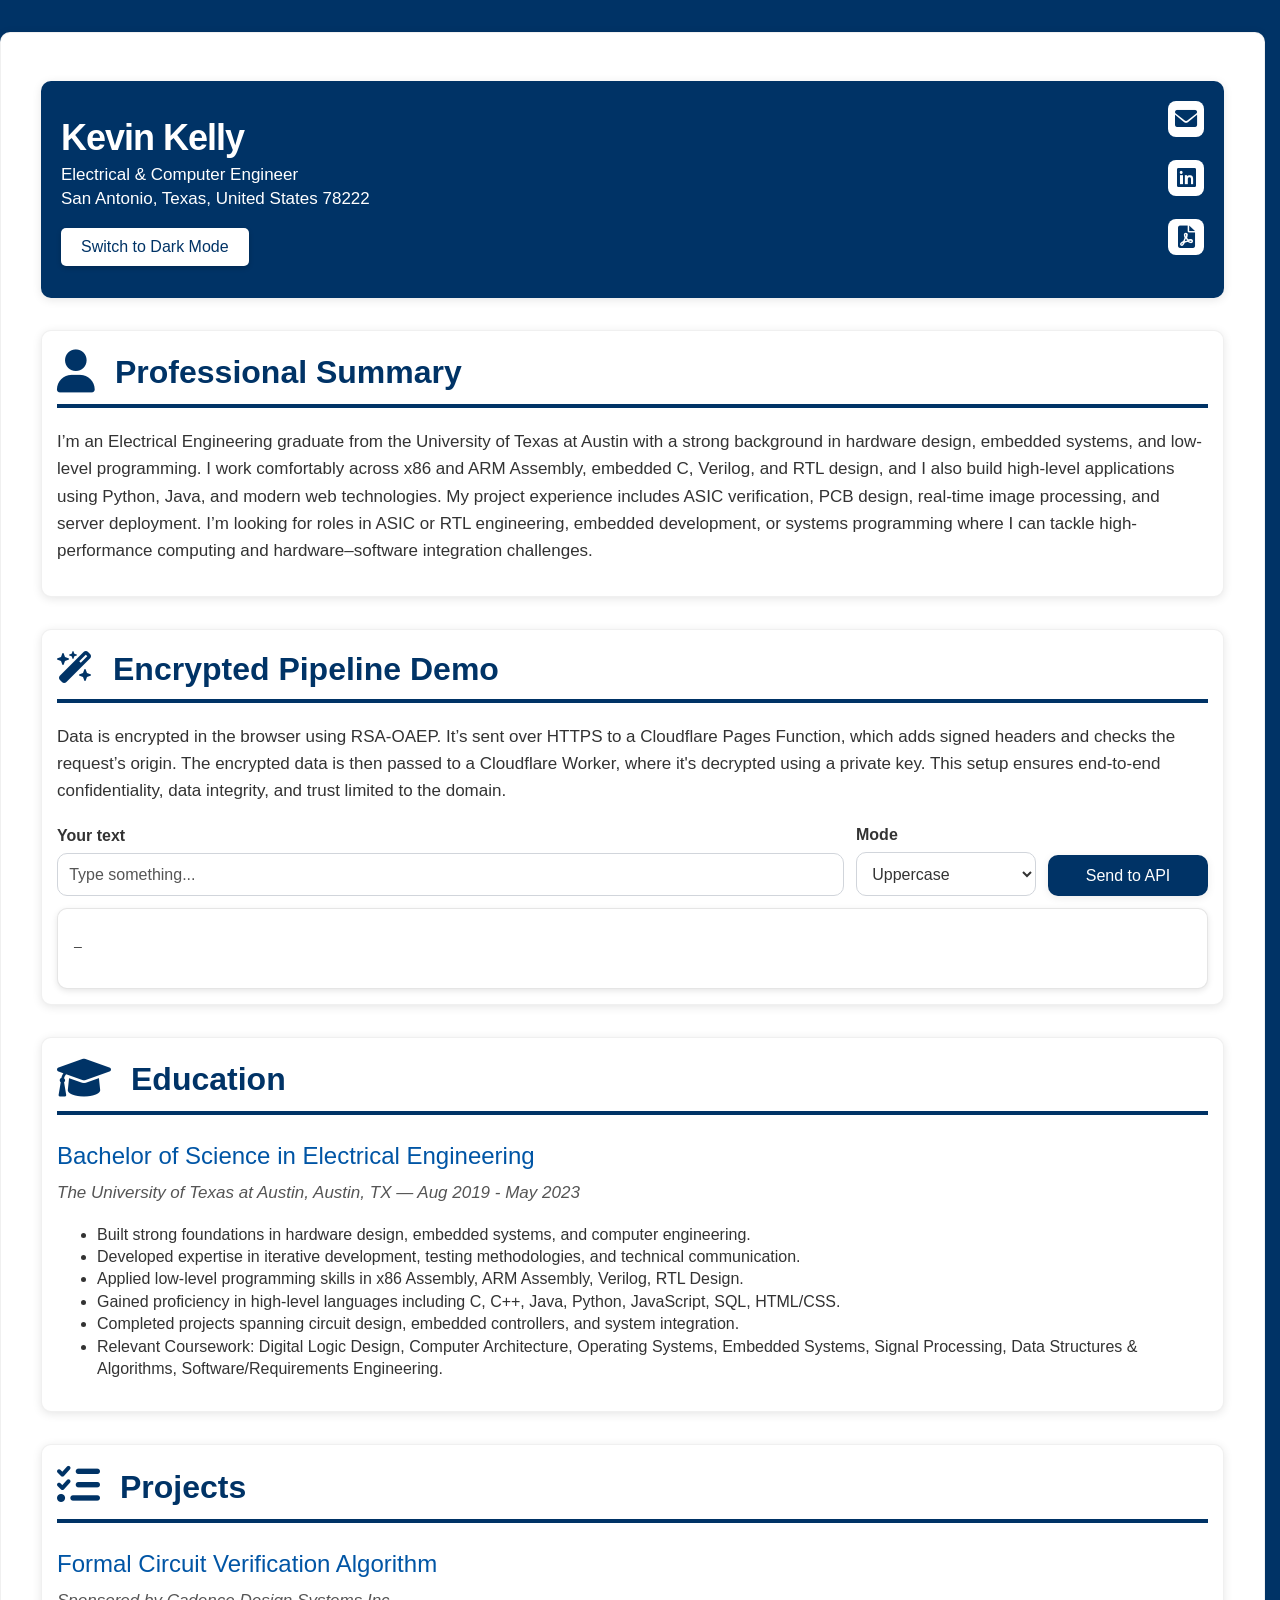
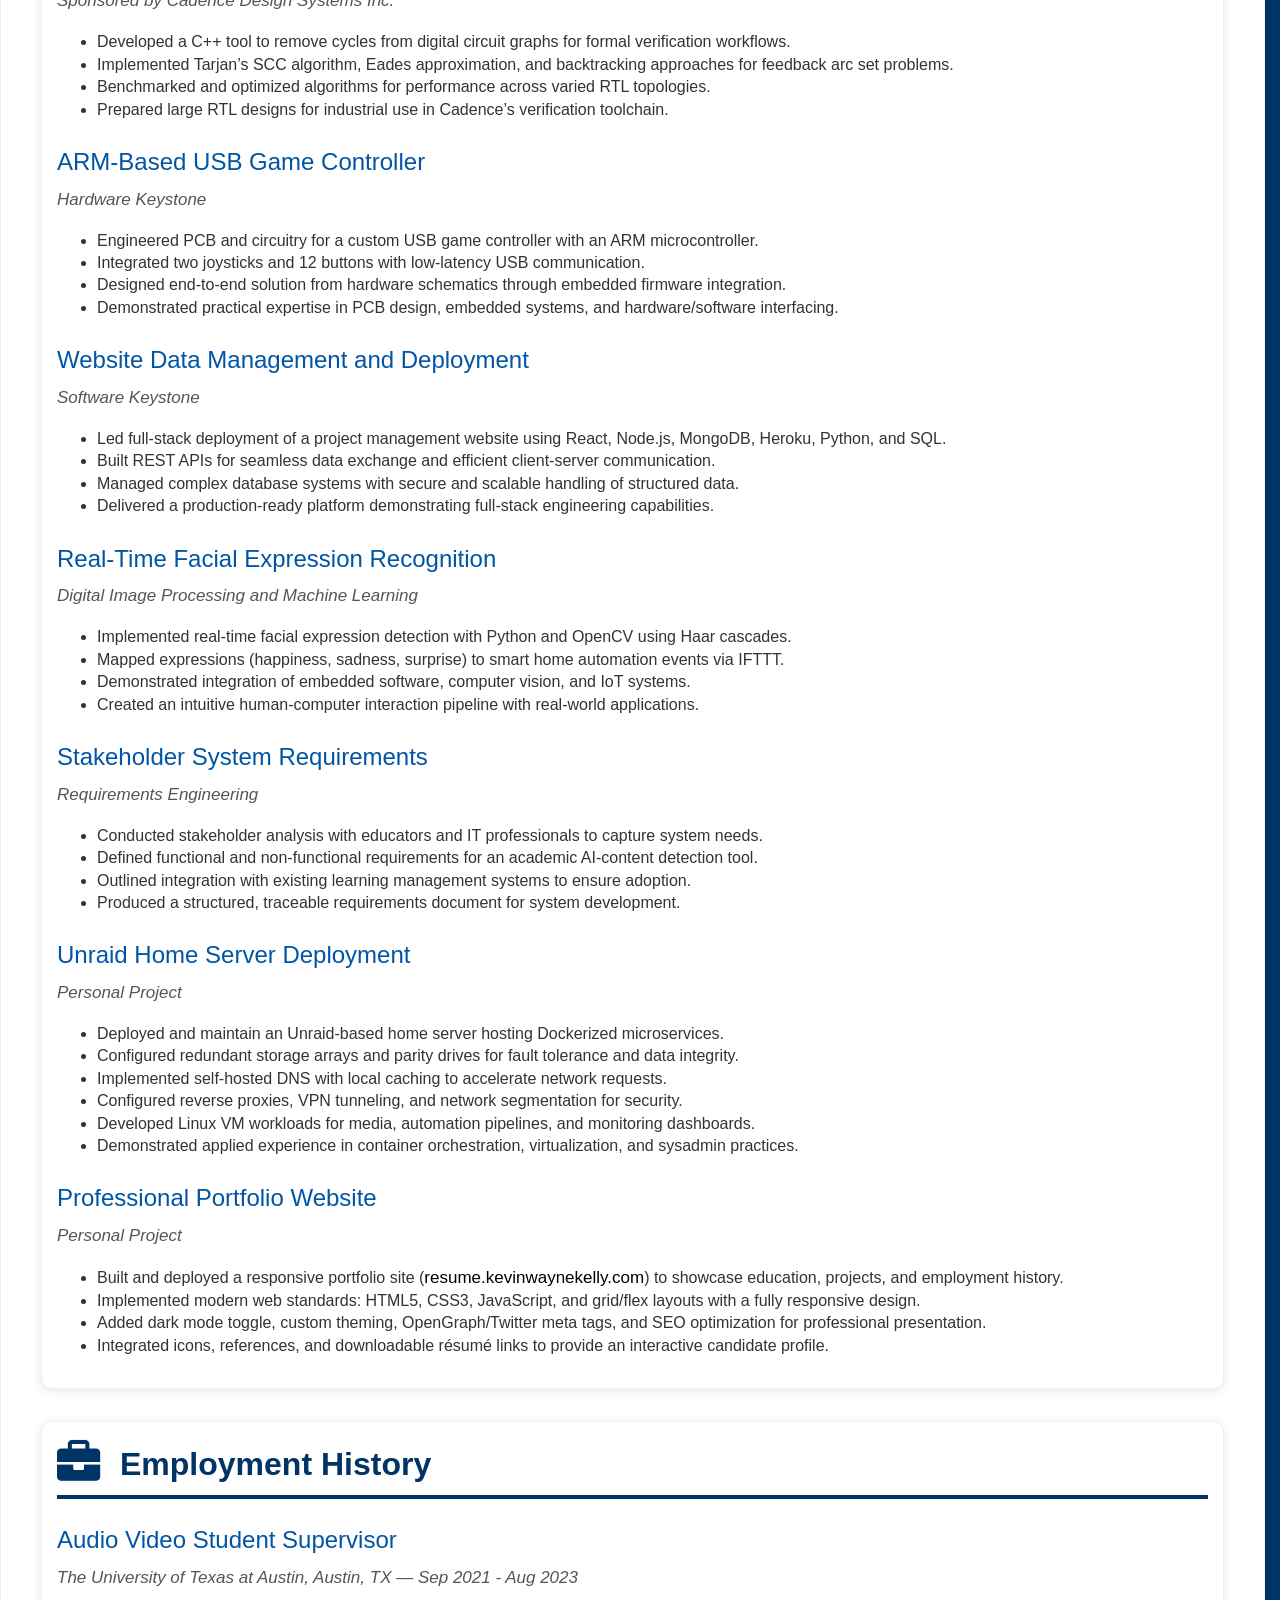
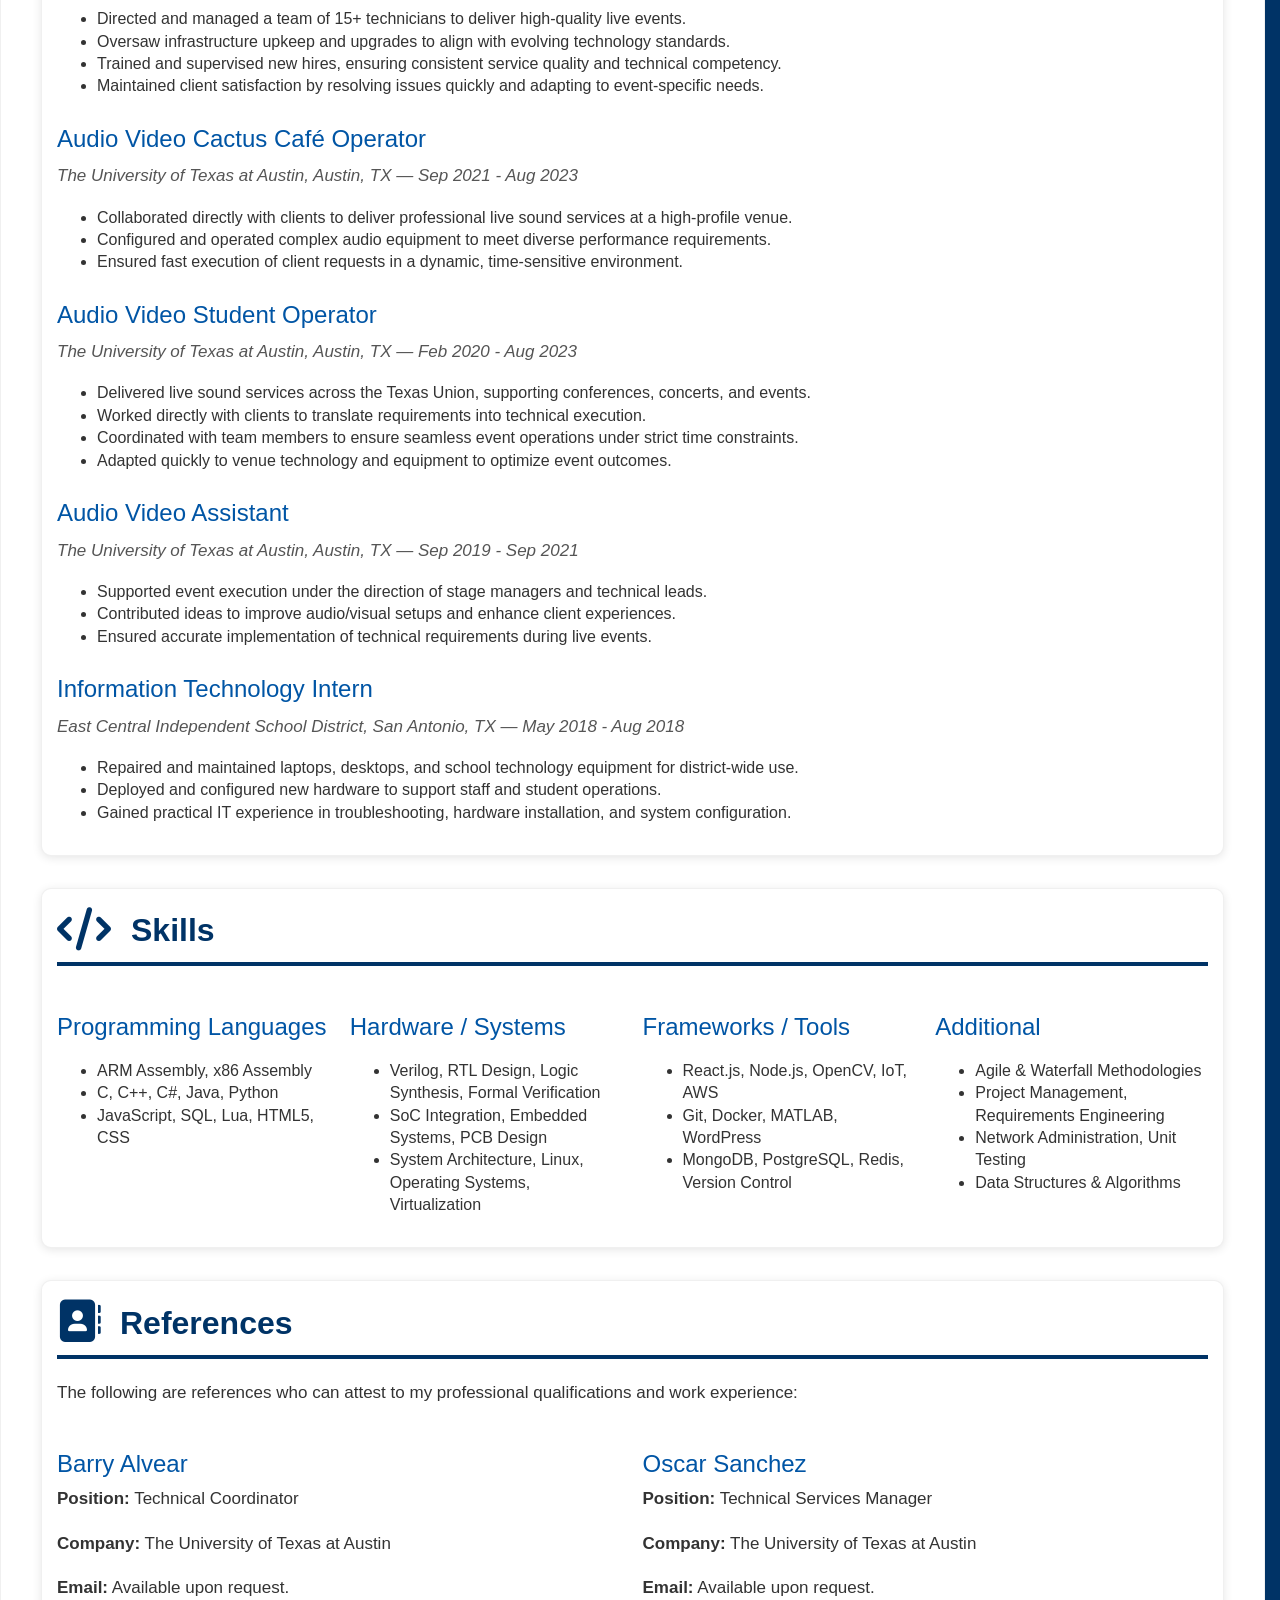
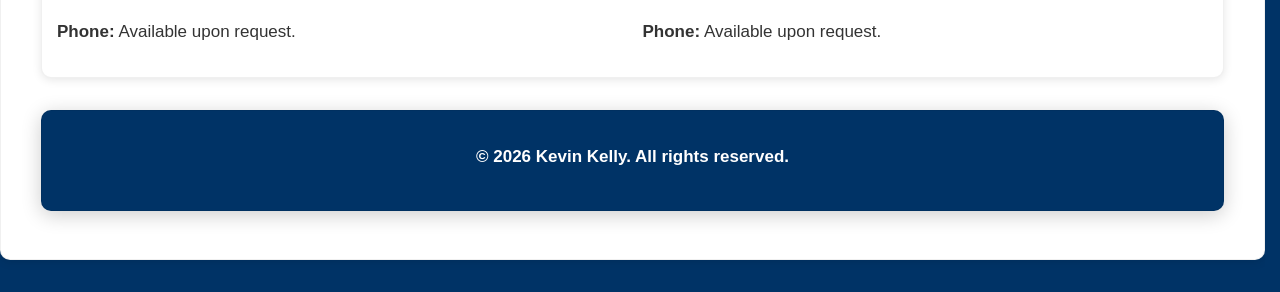
==== index.html @ e2bd6697 "Update index.html" ====
<!doctype html>
<html lang="en">

<head>
    <meta charset="UTF-8" />
    <meta name="viewport" content="width=device-width, initial-scale=1.0" />
    <meta name="description" content="Kevin Kelly's professional portfolio showcasing expertise in electrical and computer engineering, including hardware and software projects, employment history, and education.">
    <meta name="keywords" content="Kevin Kelly, Electrical Engineer, Computer Engineer, hardware engineering, software engineering, projects, employment history, education, portfolio">
    <meta name="author" content="Kevin Kelly">

    <!-- OpenGraph Meta Tags -->
    <meta property="og:title" content="Kevin Kelly - Electrical & Computer Engineer">
    <meta property="og:description" content="Kevin Kelly's professional portfolio showcasing his comprehensive background in hardware and software engineering.">
    <meta property="og:image" content="https://resume.kevinwaynekelly.com/images/og-image.jpeg">
    <meta property="og:url" content="https://resume.kevinwaynekelly.com/">
    <meta property="og:type" content="website">
    <meta property="og:locale" content="en_US">
    <meta property="og:site_name" content="Kevin Kelly's Portfolio">

    <!-- Twitter Card -->
    <meta name="twitter:card" content="summary_large_image">
    <meta name="twitter:title" content="Kevin Kelly - Electrical & Computer Engineer">
    <meta name="twitter:description" content="Showcasing expertise in electrical and computer engineering, including hardware and software projects, employment history, and education.">
    <meta name="twitter:image" content="https://resume.kevinwaynekelly.com/images/og-image.jpeg">

    <!-- Icons -->
    <link rel="icon" type="image/png" sizes="32x32" href="/images/favicon-32x32.png">
    <link rel="apple-touch-icon" href="/images/apple-touch-icon.png">

    <!-- External CSS -->
    <link rel="stylesheet" href="/css/site.css">

    <!-- Font Awesome -->
    <link rel="stylesheet" href="https://cdnjs.cloudflare.com/ajax/libs/font-awesome/6.0.0-beta3/css/all.min.css">

    <title>Kevin Kelly - Electrical & Computer Engineer</title>
</head>

<body>
    <div class="code-container">
        <header>
            <div>
                <h1>Kevin Kelly</h1>
                <p>Electrical & Computer Engineer
                    <br>San Antonio, Texas, United States 78222</p>
                <button id="theme-toggle" aria-label="Toggle theme">Switch to Dark Mode</button>
            </div>
            <nav>
                <p><a href="mailto:kevinwaynekelly@gmail.com" aria-label="Email Kevin Kelly"><i class="fas fa-envelope"></i></a></p>
                <p><a href="https://www.linkedin.com/in/kevinwaynekelly/" target="_blank" aria-label="LinkedIn"><i class="fab fa-linkedin"></i></a></p>
                <p><a href="/docs/Kevin_Kelly_resume.pdf" target="_blank" aria-label="Resume"><i class="fas fa-file-pdf"></i></a></p>
            </nav>
        </header>
        <main>
            <section id="professional-summary">
                <h2><i class="fas fa-user"></i> Professional Summary</h2>
                <p>I’m an Electrical Engineering graduate from the University of Texas at Austin with a strong background in hardware design, embedded systems, and low-level programming. I work comfortably across x86 and ARM Assembly, embedded C, Verilog, and RTL design, and I also build high-level applications using Python, Java, and modern web technologies. My project experience includes ASIC verification, PCB design, real-time image processing, and server deployment. I’m looking for roles in ASIC or RTL engineering, embedded development, or systems programming where I can tackle high-performance computing and hardware–software integration challenges.</p>
            </section>
            <section id="api-demo">
                <h2>
			<i class="fas fa-wand-magic-sparkles" aria-hidden="true"></i>
			<span class="sr-only">Encrypted Pipeline Demo</span>
			Encrypted Pipeline Demo
		  </h2>
                <p class="sub-info">
                    Data is encrypted in the browser using RSA-OAEP. It’s sent over HTTPS to a Cloudflare Pages Function, which adds signed headers and checks the request’s origin. The encrypted data is then passed to a Cloudflare Worker, where it's decrypted using a private key. This setup ensures end-to-end confidentiality, data integrity, and trust limited to the domain.
                </p>
                <div class="grid">
                    <label>
                        <span>Your text</span>
                        <input id="demo-text" placeholder="Type something..." />
                    </label>
                    <label>
                        <span>Mode</span>
                        <select id="demo-mode">
                            <option value="uppercase">Uppercase</option>
                            <option value="reverse">Reverse</option>
                            <option value="sparkles">Sparkles ✨</option>
                            <option value="snake">snake_case</option>
                        </select>
                    </label>
                    <button id="demo-send">Send to API</button>
                </div>
                <div class="summary-panel summary-panel--dark">
                    <pre id="demo-summary">—</pre>
                </div>
            </section>
            <section id="education">
                <h2><i class="fas fa-graduation-cap"></i> Education</h2>
                <article>
                    <h3>Bachelor of Science in Electrical Engineering</h3>
                    <p class="sub-info">The University of Texas at Austin, Austin, TX — Aug 2019 - May 2023</p>
                    <ul>
                        <li>Built strong foundations in hardware design, embedded systems, and computer engineering.</li>
                        <li>Developed expertise in iterative development, testing methodologies, and technical communication.</li>
                        <li>Applied low-level programming skills in x86 Assembly, ARM Assembly, Verilog, RTL Design.</li>
                        <li>Gained proficiency in high-level languages including C, C++, Java, Python, JavaScript, SQL, HTML/CSS.</li>
                        <li>Completed projects spanning circuit design, embedded controllers, and system integration.</li>
                        <li>Relevant Coursework: Digital Logic Design, Computer Architecture, Operating Systems, Embedded Systems, Signal Processing, Data Structures & Algorithms, Software/Requirements Engineering.</li>
                    </ul>
                </article>
            </section>
            <section id="projects">
                <h2><i class="fas fa-tasks"></i> Projects</h2>

                <article>
                    <h3>Formal Circuit Verification Algorithm</h3>
                    <p class="sub-info">Sponsored by Cadence Design Systems Inc.</p>
                    <ul>
                        <li>Developed a C++ tool to remove cycles from digital circuit graphs for formal verification workflows.</li>
                        <li>Implemented Tarjan’s SCC algorithm, Eades approximation, and backtracking approaches for feedback arc set problems.</li>
                        <li>Benchmarked and optimized algorithms for performance across varied RTL topologies.</li>
                        <li>Prepared large RTL designs for industrial use in Cadence’s verification toolchain.</li>
                    </ul>
                </article>

                <article>
                    <h3>ARM-Based USB Game Controller</h3>
                    <p class="sub-info">Hardware Keystone</p>
                    <ul>
                        <li>Engineered PCB and circuitry for a custom USB game controller with an ARM microcontroller.</li>
                        <li>Integrated two joysticks and 12 buttons with low-latency USB communication.</li>
                        <li>Designed end-to-end solution from hardware schematics through embedded firmware integration.</li>
                        <li>Demonstrated practical expertise in PCB design, embedded systems, and hardware/software interfacing.</li>
                    </ul>
                </article>

                <article>
                    <h3>Website Data Management and Deployment</h3>
                    <p class="sub-info">Software Keystone</p>
                    <ul>
                        <li>Led full-stack deployment of a project management website using React, Node.js, MongoDB, Heroku, Python, and SQL.</li>
                        <li>Built REST APIs for seamless data exchange and efficient client-server communication.</li>
                        <li>Managed complex database systems with secure and scalable handling of structured data.</li>
                        <li>Delivered a production-ready platform demonstrating full-stack engineering capabilities.</li>
                    </ul>
                </article>

                <article>
                    <h3>Real-Time Facial Expression Recognition</h3>
                    <p class="sub-info">Digital Image Processing and Machine Learning</p>
                    <ul>
                        <li>Implemented real-time facial expression detection with Python and OpenCV using Haar cascades.</li>
                        <li>Mapped expressions (happiness, sadness, surprise) to smart home automation events via IFTTT.</li>
                        <li>Demonstrated integration of embedded software, computer vision, and IoT systems.</li>
                        <li>Created an intuitive human-computer interaction pipeline with real-world applications.</li>
                    </ul>
                </article>

                <article>
                    <h3>Stakeholder System Requirements</h3>
                    <p class="sub-info">Requirements Engineering</p>
                    <ul>
                        <li>Conducted stakeholder analysis with educators and IT professionals to capture system needs.</li>
                        <li>Defined functional and non-functional requirements for an academic AI-content detection tool.</li>
                        <li>Outlined integration with existing learning management systems to ensure adoption.</li>
                        <li>Produced a structured, traceable requirements document for system development.</li>
                    </ul>
                </article>

                <article>
                    <h3>Unraid Home Server Deployment</h3>
                    <p class="sub-info">Personal Project</p>
                    <ul>
                        <li>Deployed and maintain an Unraid-based home server hosting Dockerized microservices.</li>
                        <li>Configured redundant storage arrays and parity drives for fault tolerance and data integrity.</li>
                        <li>Implemented self-hosted DNS with local caching to accelerate network requests.</li>
                        <li>Configured reverse proxies, VPN tunneling, and network segmentation for security.</li>
                        <li>Developed Linux VM workloads for media, automation pipelines, and monitoring dashboards.</li>
                        <li>Demonstrated applied experience in container orchestration, virtualization, and sysadmin practices.</li>
                    </ul>
                </article>

                <article>
                    <h3>Professional Portfolio Website</h3>
                    <p class="sub-info">Personal Project</p>
                    <ul>
                        <li>Built and deployed a responsive portfolio site (<a href="https://resume.kevinwaynekelly.com" target="_blank">resume.kevinwaynekelly.com</a>) to showcase education, projects, and employment history.</li>
                        <li>Implemented modern web standards: HTML5, CSS3, JavaScript, and grid/flex layouts with a fully responsive design.</li>
                        <li>Added dark mode toggle, custom theming, OpenGraph/Twitter meta tags, and SEO optimization for professional presentation.</li>
                        <li>Integrated icons, references, and downloadable résumé links to provide an interactive candidate profile.</li>
                    </ul>
                </article>

            </section>
            <section id="employment-history">
                <h2><i class="fas fa-briefcase"></i> Employment History</h2>

                <article>
                    <h3>Audio Video Student Supervisor</h3>
                    <p class="sub-info">The University of Texas at Austin, Austin, TX — Sep 2021 - Aug 2023</p>
                    <ul>
                        <li>Directed and managed a team of 15+ technicians to deliver high-quality live events.</li>
                        <li>Oversaw infrastructure upkeep and upgrades to align with evolving technology standards.</li>
                        <li>Trained and supervised new hires, ensuring consistent service quality and technical competency.</li>
                        <li>Maintained client satisfaction by resolving issues quickly and adapting to event-specific needs.</li>
                    </ul>
                </article>

                <article>
                    <h3>Audio Video Cactus Café Operator</h3>
                    <p class="sub-info">The University of Texas at Austin, Austin, TX — Sep 2021 - Aug 2023</p>
                    <ul>
                        <li>Collaborated directly with clients to deliver professional live sound services at a high-profile venue.</li>
                        <li>Configured and operated complex audio equipment to meet diverse performance requirements.</li>
                        <li>Ensured fast execution of client requests in a dynamic, time-sensitive environment.</li>
                    </ul>
                </article>

                <article>
                    <h3>Audio Video Student Operator</h3>
                    <p class="sub-info">The University of Texas at Austin, Austin, TX — Feb 2020 - Aug 2023</p>
                    <ul>
                        <li>Delivered live sound services across the Texas Union, supporting conferences, concerts, and events.</li>
                        <li>Worked directly with clients to translate requirements into technical execution.</li>
                        <li>Coordinated with team members to ensure seamless event operations under strict time constraints.</li>
                        <li>Adapted quickly to venue technology and equipment to optimize event outcomes.</li>
                    </ul>
                </article>

                <article>
                    <h3>Audio Video Assistant</h3>
                    <p class="sub-info">The University of Texas at Austin, Austin, TX — Sep 2019 - Sep 2021</p>
                    <ul>
                        <li>Supported event execution under the direction of stage managers and technical leads.</li>
                        <li>Contributed ideas to improve audio/visual setups and enhance client experiences.</li>
                        <li>Ensured accurate implementation of technical requirements during live events.</li>
                    </ul>
                </article>

                <article>
                    <h3>Information Technology Intern</h3>
                    <p class="sub-info">East Central Independent School District, San Antonio, TX — May 2018 - Aug 2018</p>
                    <ul>
                        <li>Repaired and maintained laptops, desktops, and school technology equipment for district-wide use.</li>
                        <li>Deployed and configured new hardware to support staff and student operations.</li>
                        <li>Gained practical IT experience in troubleshooting, hardware installation, and system configuration.</li>
                    </ul>
                </article>
            </section>
            <section id="skills">
                <h2><i class="fas fa-code"></i> Skills</h2>

                <!-- switched from flex to grid -->
                <div style="
			display: grid;
			grid-template-columns: repeat(auto-fit, minmax(260px, 1fr));
			gap: 20px;
			align-items: start;
		  ">

                    <div>
                        <h3>Programming Languages</h3>
                        <ul>
                            <li>ARM Assembly, x86 Assembly</li>
                            <li>C, C++, C#, Java, Python</li>
                            <li>JavaScript, SQL, Lua, HTML5, CSS</li>
                        </ul>
                    </div>

                    <div>
                        <h3>Hardware / Systems</h3>
                        <ul>
                            <li>Verilog, RTL Design, Logic Synthesis, Formal Verification</li>
                            <li>SoC Integration, Embedded Systems, PCB Design</li>
                            <li>System Architecture, Linux, Operating Systems, Virtualization</li>
                        </ul>
                    </div>

                    <div>
                        <h3>Frameworks / Tools</h3>
                        <ul>
                            <li>React.js, Node.js, OpenCV, IoT, AWS</li>
                            <li>Git, Docker, MATLAB, WordPress</li>
                            <li>MongoDB, PostgreSQL, Redis, Version Control</li>
                        </ul>
                    </div>

                    <div>
                        <h3>Additional</h3>
                        <ul>
                            <li>Agile & Waterfall Methodologies</li>
                            <li>Project Management, Requirements Engineering</li>
                            <li>Network Administration, Unit Testing</li>
                            <li>Data Structures & Algorithms</li>
                        </ul>
                    </div>

                </div>
            </section>

            <section id="references">
                <h2><i class="fas fa-address-book"></i> References</h2>
                <p>The following are references who can attest to my professional qualifications and work experience:</p>
                <div style="display: grid; grid-template-columns: 1fr 1fr; gap: 20px;">
                    <div class="reference-item">
                        <h3>Barry Alvear</h3>
                        <p><strong>Position:</strong> Technical Coordinator</p>
                        <p><strong>Company:</strong> The University of Texas at Austin</p>
                        <p><strong>Email:</strong> Available upon request.</p>
                        <p><strong>Phone:</strong> Available upon request.</p>
                    </div>
                    <div class="reference-item">
                        <h3>Oscar Sanchez</h3>
                        <p><strong>Position:</strong> Technical Services Manager</p>
                        <p><strong>Company:</strong> The University of Texas at Austin</p>
                        <p><strong>Email:</strong> Available upon request.</p>
                        <p><strong>Phone:</strong> Available upon request.</p>
                    </div>
                </div>
            </section>
        </main>

        <footer>
            <p><strong>&copy; <span id="copyright-year"></span> Kevin Kelly. All rights reserved.</strong></p>
        </footer>
    </div>

    <!-- Scripts -->
    <script src="/js/theme-footer.js"></script>
    <script src="/js/api-demo.js"></script>
</body>

</html>
---- css/site.css ----
:root {
  --primary-color: #003366;
  --secondary-color: #0055a5;
  --text-color: #333;
  --white: #fff;
  --background-color: #f7f7f7;
  --link-color: black;
  --header-link-color: black;
  --link-hover-color: #82afff;
  --font-family: "Segoe UI", "Helvetica Neue", Arial, sans-serif;
  --max-width: 1200px;
  --container-padding: 15px;
  --transition-duration: 0.3s;
  --header-bg: #003366;
  --header-title: #ffffff;
}

.dark-mode {
  --primary-color: #1e1e1e;
  --secondary-color: #64b5f6;
  --text-color: #e0e0e0;
  --background-color: #0b1020;
  --white: #0f172a;
  --link-color: #ffffff;
  --header-link-color: #000000;
  --border-color: #334155;
  --muted-text: #94a3b8;
  --header-bg: #0d47a1;
  --header-title: #ffffff;
}

body {
  font-family: var(--font-family);
  margin: 0;
  padding: 0;
  color: var(--text-color);
  background-color: var(--header-bg);
  line-height: 1.4;
  font-size: 100%;
  transition: background-color 0.5s ease, color 0.5s ease;
}

header,
section,
footer {
  margin: 2rem auto;
  padding: 1.25rem;
  box-shadow: 0 2px 10px rgba(0, 0, 0, 0.1);
  border-radius: 10px;
  background-color: var(--white);
  transition: background-color var(--transition-duration),
    color var(--transition-duration);
}

header {
  padding: 20px;
  background-color: var(--header-bg);
  color: var(--white);
  display: flex;
  justify-content: space-between;
  align-items: center;
  border-radius: 10px;
}

header a {
  color: var(--link-color);
  background-color: var(--white);
  padding: 5px 10px;
  border-radius: 5px;
  text-decoration: none;
  transition: background-color var(--transition-duration),
    color var(--transition-duration);
}

header a:hover {
  background-color: var(--secondary-color);
  color: #f0f0f0;
}

#theme-toggle {
  font-family: var(--font-family);
  font-size: 16px;
  padding: 10px 20px;
  background-color: var(--white);
  color: var(--primary-color);
  border: none;
  border-radius: 5px;
  cursor: pointer;
  outline: none;
  transition: background-color var(--transition-duration),
    color var(--transition-duration), box-shadow var(--transition-duration);
  box-shadow: 0 2px 5px rgba(0, 0, 0, 0.2);
  white-space: nowrap;
}

#theme-toggle:hover {
  background-color: #00457c;
  color: #ffffff;
  box-shadow: 0 5px 15px rgba(0, 0, 0, 0.3);
}

.dark-mode #theme-toggle {
  background-color: #1e88e5;
  color: #ffffff;
}

.dark-mode #theme-toggle:hover {
  background-color: #0d47a1;
}

.dark-mode header,
.dark-mode section,
.dark-mode footer,
.dark-mode .code-container {
  background-color: var(--white);
  color: var(--text-color);
  box-shadow: 0 4px 20px rgba(0, 0, 0, 0.5);
}

h1,
h2,
h3,
.sub-info,
a {
  font-family: var(--font-family);
}

h1 {
  margin: 0;
  font-size: 2.25rem;
  font-weight: bold;
  letter-spacing: -1px;
  color: var(--header-title);
}

h2 {
  border-bottom: 4px solid var(--primary-color);
  color: var(--primary-color);
  padding-bottom: 10px;
  margin-top: 5px;
  margin-bottom: 20px;
  font-size: 1.75rem;
  font-weight: bold;
}

h3 {
  color: var(--secondary-color);
  font-size: 1.5rem;
  font-weight: 500;
  margin-bottom: 5px;
}

.sub-info {
  margin-top: 7px;
  font-style: italic;
  color: #555;
  font-size: 16px;
}

p {
  font-size: 1.0625rem;
  margin-top: 0px;
}

a {
  font-size: 1.0625rem;
  margin-top: 0px;
  color: var(--link-color);
  text-decoration: none;
}

a:hover {
  color: var(--link-hover-color);
}

footer p {
  margin-top: 10px;
}

footer {
  background-color: var(--primary-color);
  color: #fff;
  text-align: center;
  padding: 1.5rem;
  max-width: var(--max-width);
  margin: 2rem auto;
  box-shadow: 0 4px 20px rgba(0, 0, 0, 0.2);
  border-radius: 10px;
}

footer a {
  color: #fff;
  text-decoration: underline;
  transition: color 0.3s ease;
}

footer a:hover {
  color: #ffd700;
}

.code-container {
  margin: 2rem auto;
  padding: 1rem 2.5rem;
  box-shadow: 0 2px 10px rgba(0, 0, 0, 0.1);
  border-radius: 10px;
  background-color: var(--white);
  max-width: var(--max-width);
}

.dark-mode .code-container {
  background-color: var(--white);
  color: var(--text-color);
}

section {
  background-color: var(--white);
  max-width: var(--max-width);
  padding: var(--container-padding);
  animation: fadeIn 0.8s ease-out;
}

nav {
  display: flex;
  flex-direction: column;
  align-items: center;
}

nav a {
  margin-bottom: 2px;
  width: 30px;
  height: 30px;
  display: flex;
  align-items: center;
  justify-content: center;
  background-color: var(--white);
  border-radius: 8px;
  transition: background-color 0.3s ease, color 0.3s ease;
  box-sizing: border-box;
}

nav a i {
  font-size: 1.2em;
  color: var(--primary-color);
}

.nav i.fa {
  width: 1.25em;
}

nav a:hover {
  background-color: var(--secondary-color);
  color: #fff;
}

nav a:hover i {
  color: #fff;
}

header nav a {
  width: 36px;
  height: 36px;
  margin-bottom: 6px;
  border: none;
  box-shadow: inset 0 0 0 1px transparent;
}

header nav a i {
  font-size: 1.3em;
}

.dark-mode header nav a {
  background-color: var(--white);
  box-shadow: inset 0 0 0 1px var(--border-color);
}

.dark-mode header nav a i {
  color: var(--secondary-color);
}

.dark-mode header nav a:hover {
  background-color: var(--secondary-color);
}

.dark-mode header nav a:hover i {
  color: #fff;
}

h2 i {
  margin-right: 10px;
  transition: transform 0.3s ease, color 0.3s ease;
  vertical-align: middle;
  position: relative;
  top: -1px;
  font-size: 1.2em;
  color: var(--primary-color);
}

h2:hover i {
  transform: scale(1.1);
  color: var(--secondary-color);
}

@keyframes pulse {
  0% {
    transform: scale(1);
    box-shadow: 0 0 0 0 rgba(0, 0, 0, 0.2);
  }
  50% {
    transform: scale(1.1);
    box-shadow: 0 0 10px 5px rgba(0, 0, 0, 0.2);
  }
  100% {
    transform: scale(1);
    box-shadow: 0 0 0 0 rgba(0, 0, 0, 0.2);
  }
}

#theme-toggle:active {
  animation: pulse 0.4s ease-out;
}

@keyframes fadeIn {
  0% {
    opacity: 0;
    transform: translateY(20px);
  }
  100% {
    opacity: 1;
    transform: translateY(0);
  }
}

.dark-mode header,
.dark-mode section,
.dark-mode footer {
  transition: background-color 0.5s ease, color 0.5s ease;
}

.dark-mode h2 {
  color: var(--secondary-color);
  border-bottom: 4px solid var(--secondary-color);
}

.dark-mode h3 {
  color: var(--secondary-color);
}

.dark-mode .sub-info {
  color: var(--muted-text);
}

.dark-mode footer {
  background-color: #0f172a;
  border: 1px solid var(--border-color);
}

.dark-mode footer a {
  color: #c7d2fe;
}

.dark-mode footer a:hover {
  color: #ffffff;
}

.dark-mode input,
.dark-mode select,
.dark-mode textarea {
  background: #0f172a;
  color: #e5e7eb;
  border: 1px solid var(--border-color);
}

.dark-mode header {
  background-color: var(--header-bg);
}

.dark-mode h1 {
  color: var(--header-title);
}

header a,
nav a {
  border: 1px solid transparent;
  box-sizing: border-box;
}

.dark-mode header a,
.dark-mode nav a {
  border-color: var(--border-color);
}

html {
  scrollbar-gutter: stable;
}

#api-demo .grid {
  display: grid;
  grid-template-columns: 1fr 180px 160px;
  gap: 12px;
  align-items: end;
}

#api-demo label {
  display: grid;
  gap: 6px;
  font-weight: 600;
}

#api-demo input,
#api-demo select,
#api-demo button {
  padding: 0.7rem;
  font-size: 1rem;
  border-radius: 10px;
  border: 1px solid #d1d5db;
  background: #fff;
}

#api-demo button {
  border: none;
  color: #fff;
  background: var(--primary-color);
  box-shadow: 0 2px 8px rgba(0, 0, 0, 0.08);
  cursor: pointer;
  transition: transform 0.05s ease, background-color 0.2s ease,
    box-shadow 0.2s ease;
}

#api-demo button:hover {
  background: var(--secondary-color);
  box-shadow: 0 4px 12px rgba(0, 0, 0, 0.12);
}

#api-demo button:active {
  transform: translateY(1px);
}

#api-demo button[disabled] {
  background: #cbd5e1;
  cursor: not-allowed;
  box-shadow: none;
}

#api-demo .result {
  margin-top: 12px;
  background: #0b1020;
  color: #e5e7eb;
  padding: 12px 14px;
  border-radius: 10px;
  overflow: auto;
  font-family: ui-monospace, SFMono-Regular, Menlo, Consolas, monospace;
  border: 1px solid #111827;
}

.dark-mode #api-demo input,
.dark-mode #api-demo select {
  background: var(--white);
  color: var(--text-color);
  border-color: var(--border-color);
}

.dark-mode #api-demo .result {
  background: #0b1020;
  color: #e5e7eb;
  border-color: #1f2937;
}

.dark-mode #api-demo button {
  background: #1e88e5;
  color: #ffffff;
  border: 1px solid #1e88e5;
}

.dark-mode #api-demo button:hover {
  background: #0d47a1;
  border-color: #0d47a1;
}

.dark-mode #api-demo button:active {
  transform: translateY(1px);
}

.dark-mode #api-demo button[disabled] {
  background: #334155;
  border-color: #334155;
  color: #cbd5e1;
  box-shadow: none;
}

section,
footer,
.code-container {
  border: 1px solid rgba(0, 0, 0, 0.06);
}

.dark-mode section,
.dark-mode footer,
.dark-mode .code-container {
  border: 1px solid rgba(255, 255, 255, 0.06);
}

.sr-only {
  position: absolute;
  width: 1px;
  height: 1px;
  padding: 0;
  margin: -1px;
  overflow: hidden;
  clip: rect(0, 0, 0, 0);
  white-space: nowrap;
  border: 0;
}

#api-demo .sub-info {
  font-style: normal;
  color: var(--text-color);
  font-size: 1.0625rem;
  line-height: 1.7;
  margin-top: 0.5rem;
  margin-bottom: 1rem;
  margin: 0.75rem 0 1.25rem 0;
}

#api-demo input,
#api-demo select {
  background: var(--white);
  color: var(--text-color);
}

#api-demo input::placeholder {
  color: var(--muted-text, #555);
}

.dark-mode #api-demo input::placeholder {
  color: var(--muted-text);
}

#api-demo .summary-panel--dark {
  margin-top: 0.75rem;
  padding: 1rem;
  background: var(--white);
  color: var(--text-color);
  border: 1px solid rgba(0, 0, 0, 0.1);
  border-radius: 10px;
  box-shadow: 0 2px 6px rgba(0, 0, 0, 0.1);
  line-height: 1.6;
  font-size: inherit;
}

.dark-mode #api-demo .summary-panel--dark {
  background: #0b1020;
  color: #e5e7eb;
  border: 1px solid var(--border-color);
  box-shadow: 0 2px 6px rgba(0, 0, 0, 0.5);
}

#api-demo .kv {
  grid-template-columns: 150px minmax(0, 1fr);
  display: grid;
  gap: 8px 14px;
  font-size: inherit;
}

#api-demo .kv code,
#api-demo .kv .wrap {
  display: inline;
  white-space: normal;
  overflow-wrap: anywhere;
  word-break: break-word;
}

#api-demo .summary-panel--dark code,
#api-demo #demo-summary code {
  white-space: pre-wrap !important;
  word-break: break-all !important;
  overflow-wrap: anywhere !important;
  line-break: anywhere;
  display: block;
  max-width: 100%;
  background: none;
  color: var(--text-color);
  font-family: ui-monospace, SFMono-Regular, Menlo, Consolas, monospace;
  padding: 2px 0;
  text-wrap: wrap;
}

#api-demo .summary-panel--dark code {
  padding-right: 4px;
  word-spacing: 0.1ch;
}

#api-demo #demo-summary {
  white-space: pre-wrap !important;
  overflow-wrap: anywhere !important;
  word-break: break-word !important;
  line-break: anywhere;
  max-width: 100%;
}

#api-demo,
#api-demo * {
  font-size: inherit;
}

#api-demo code {
  font-size: 0.95em;
}

#api-demo {
  padding: var(--container-padding);
}

.dark-mode #api-demo .sub-info {
  color: var(--muted-text);
}

#api-demo h2 {
  font-size: 2rem;
  font-weight: 700;
  color: var(--primary-color);
  border-bottom: 4px solid var(--primary-color);
  padding-bottom: 10px;
  margin-top: 5px;
  margin-bottom: 20px;
}

.dark-mode #api-demo h2 {
  color: var(--secondary-color);
  border-bottom: 4px solid var(--secondary-color);
}

.dark-mode h2 i {
  color: var(--secondary-color);
}

section h2 {
  display: flex;
  align-items: center;
  gap: 10px;
  font-size: 2rem;
  font-weight: 700;
  color: var(--primary-color);
  border-bottom: 4px solid var(--primary-color);
  padding-bottom: 10px;
  margin-top: 5px;
  margin-bottom: 20px;
  line-height: 1.2;
}

section h2 i {
  font-size: 1.35em;
  color: var(--primary-color);
  transform: translateY(-1px);
}

section h2:hover i {
  color: var(--secondary-color);
}

.dark-mode section h2 {
  color: var(--secondary-color);
  border-bottom: 4px solid var(--secondary-color);
}

.dark-mode section h2 i {
  color: var(--secondary-color);
}

section p,
#api-demo p,
#api-demo .sub-info {
  font-size: 1.0625rem !important;
  line-height: 1.6;
}

@media (max-width: 780px) {
  #api-demo .grid {
    grid-template-columns: 1fr;
  }
}

@media (max-width: 768px) {
  header,
  section,
  footer,
  .code-container {
    margin: 15px;
    padding: 10px;
    font-size: 0.96em;
  }

  h1,
  h3 {
    font-size: 1.5em;
  }

  header p,
  header a,
  p1,
  a {
    font-size: 1.1em;
  }

  p,
  li,
  .reference-item p {
    font-size: 0.9em;
  }

  .reference-item a {
    font-size: 1em;
  }

  #theme-toggle {
    font-size: 0.9em;
  }

  header nav a {
    width: 32px;
    height: 32px;
  }

  nav a {
    width: 30px;
    height: 30px;
  }

  nav a i {
    font-size: 1em;
    color: var(--primary-color);
  }

  .nav i.fa {
    width: 0.85em;
  }
}

@media (max-width: 480px) {
  header,
  section,
  footer,
  .code-container {
    margin: 10px 5px;
    padding: 10px;
    font-size: 0.95em;
  }

  h1,
  h3 {
    font-size: 1.2em;
  }

  header p,
  header a,
  p1,
  a {
    font-size: 0.9em;
  }

  p,
  li,
  .reference-item p {
    font-size: 0.8em;
  }

  .reference-item a {
    font-size: 1em;
  }

  #theme-toggle {
    font-size: 0.8em;
  }

  header nav a {
    width: 28px;
    height: 28px;
  }

  nav a {
    width: 24px;
    height: 24px;
  }

  nav a i {
    font-size: 0.9em;
    color: var(--primary-color);
  }

  .nav i.fa {
    width: 0.85em;
  }
}

@media (max-width: 768px) {
  #api-demo .summary-panel--dark {
    padding: 0.9rem 1rem;
  }

  #api-demo .kv {
    gap: 6px 10px;
    grid-template-columns: 120px minmax(0, 1fr);
  }
}

@media (max-width: 480px) {
  #api-demo .summary-panel--dark {
    padding: 0.8rem 0.9rem;
  }

  #api-demo .kv {
    grid-template-columns: 110px minmax(0, 1fr);
  }
}

@media (max-width: 768px) {
  section h2 {
    font-size: 1.6rem;
    border-bottom-width: 3px;
  }

  section h2 i {
    font-size: 1.2em;
  }
}

@media (max-width: 480px) {
  section h2 {
    font-size: 1.4rem;
  }

  section h2 i {
    font-size: 1.1em;
  }
}

@media (max-width: 768px) {
  section p,
  #api-demo p,
  #api-demo .sub-info {
    font-size: 0.96em !important;
  }
}

@media (max-width: 480px) {
  section p,
  #api-demo p,
  #api-demo .sub-info {
    font-size: 0.9em !important;
  }
}

.dark-mode #api-demo p,
.dark-mode #api-demo .sub-info {
  color: rgb(224, 224, 224) !important;
}
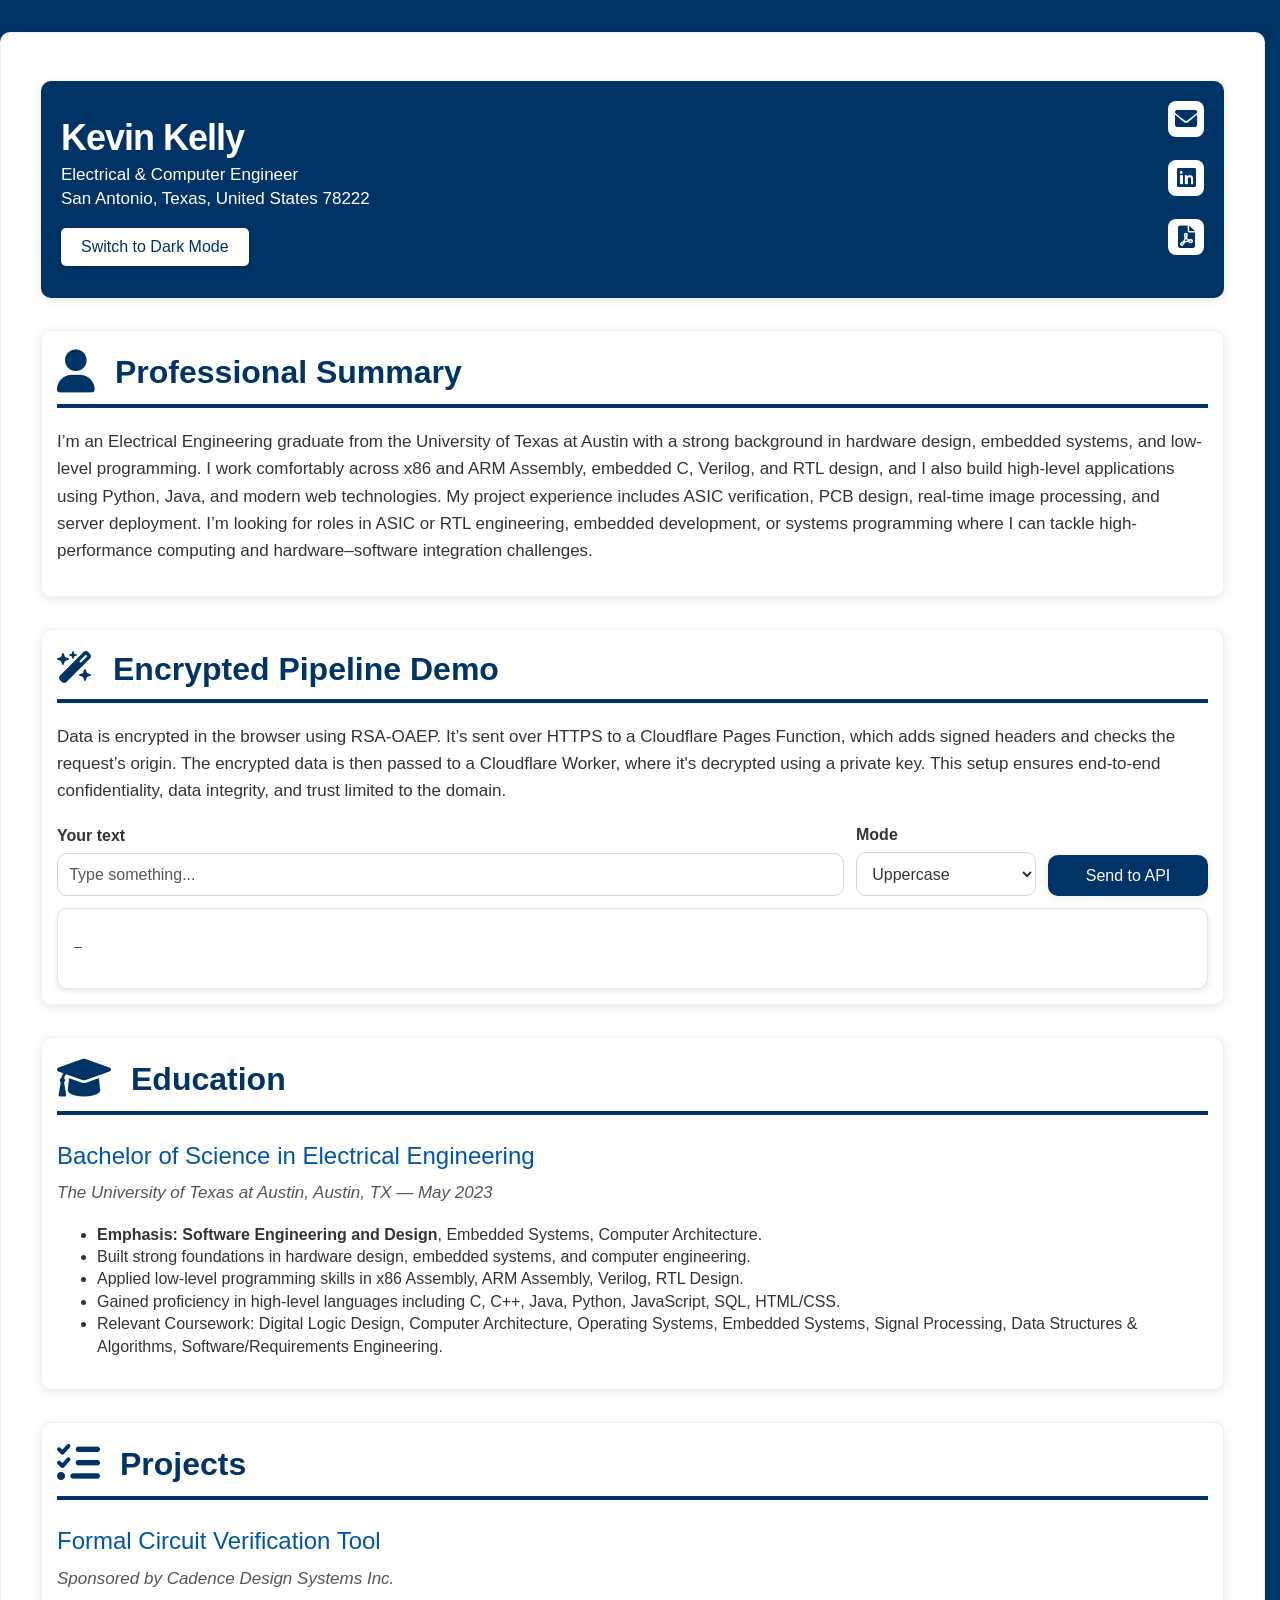
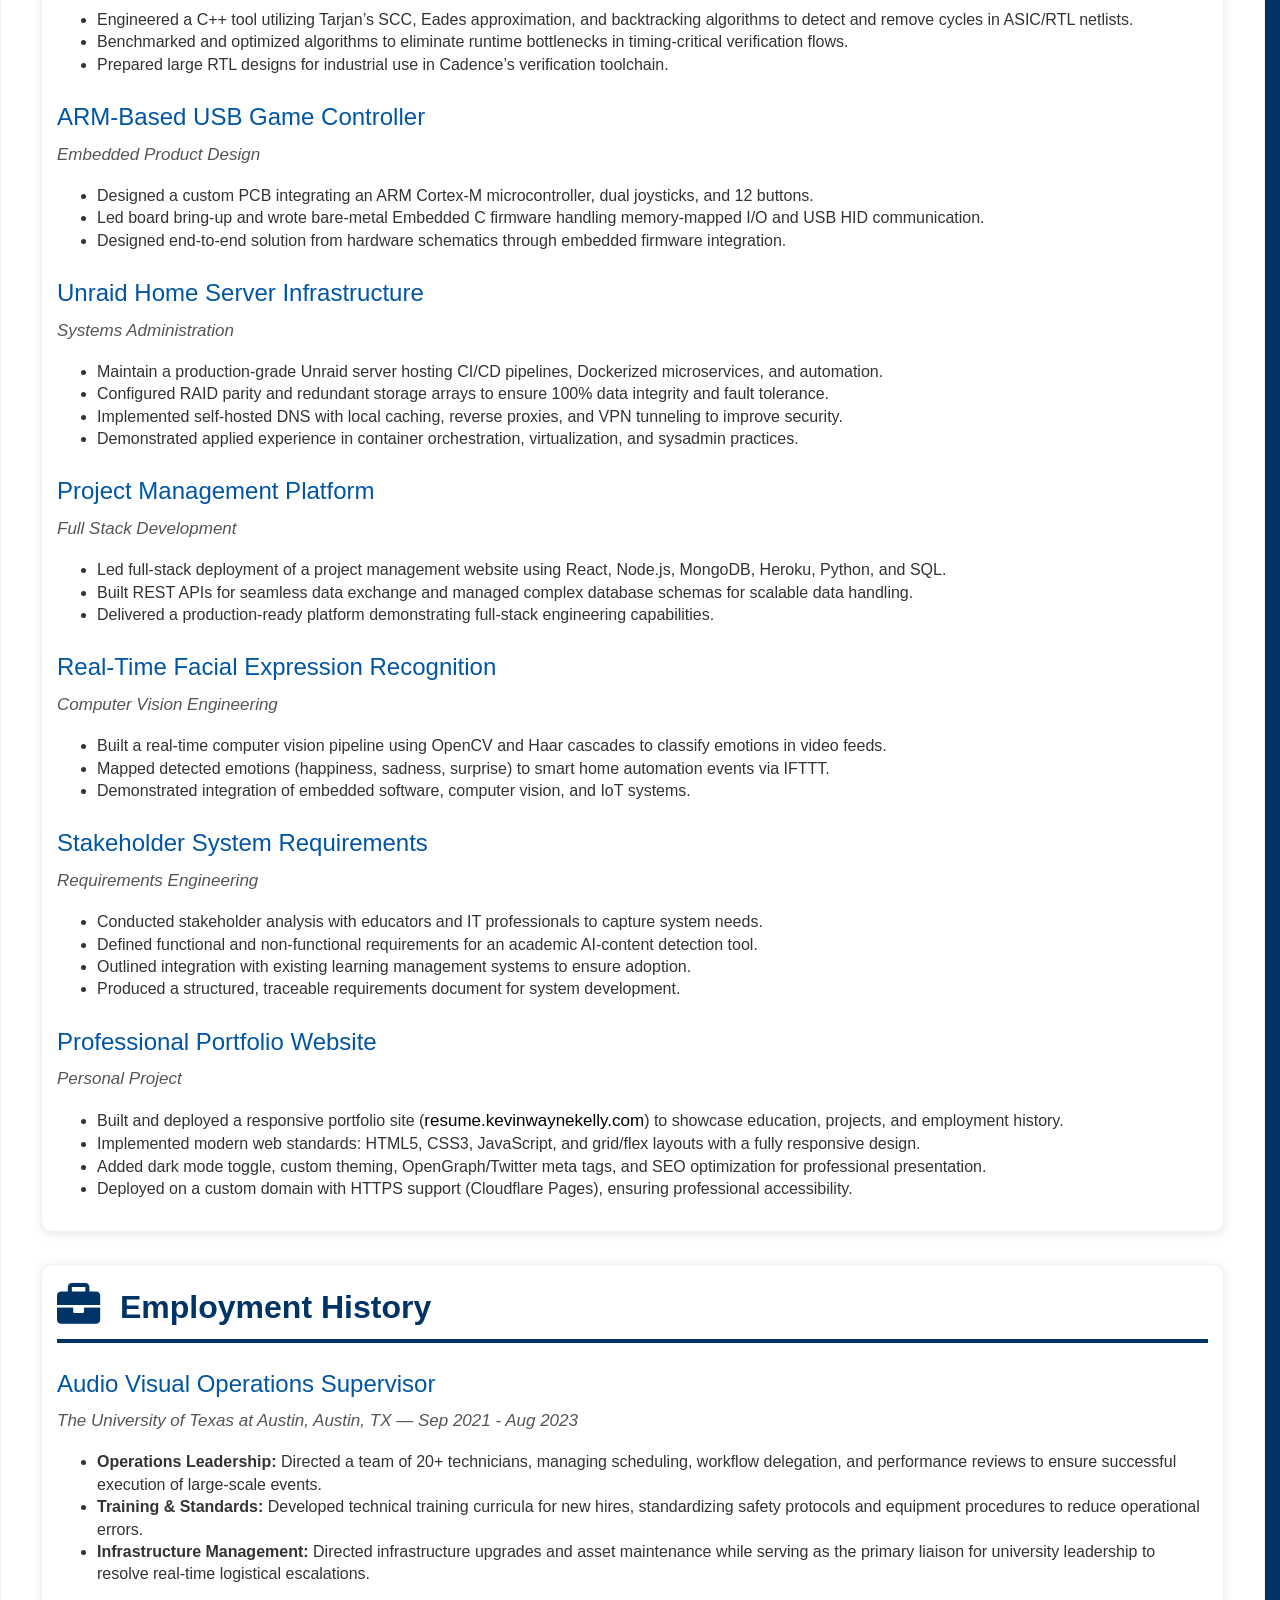
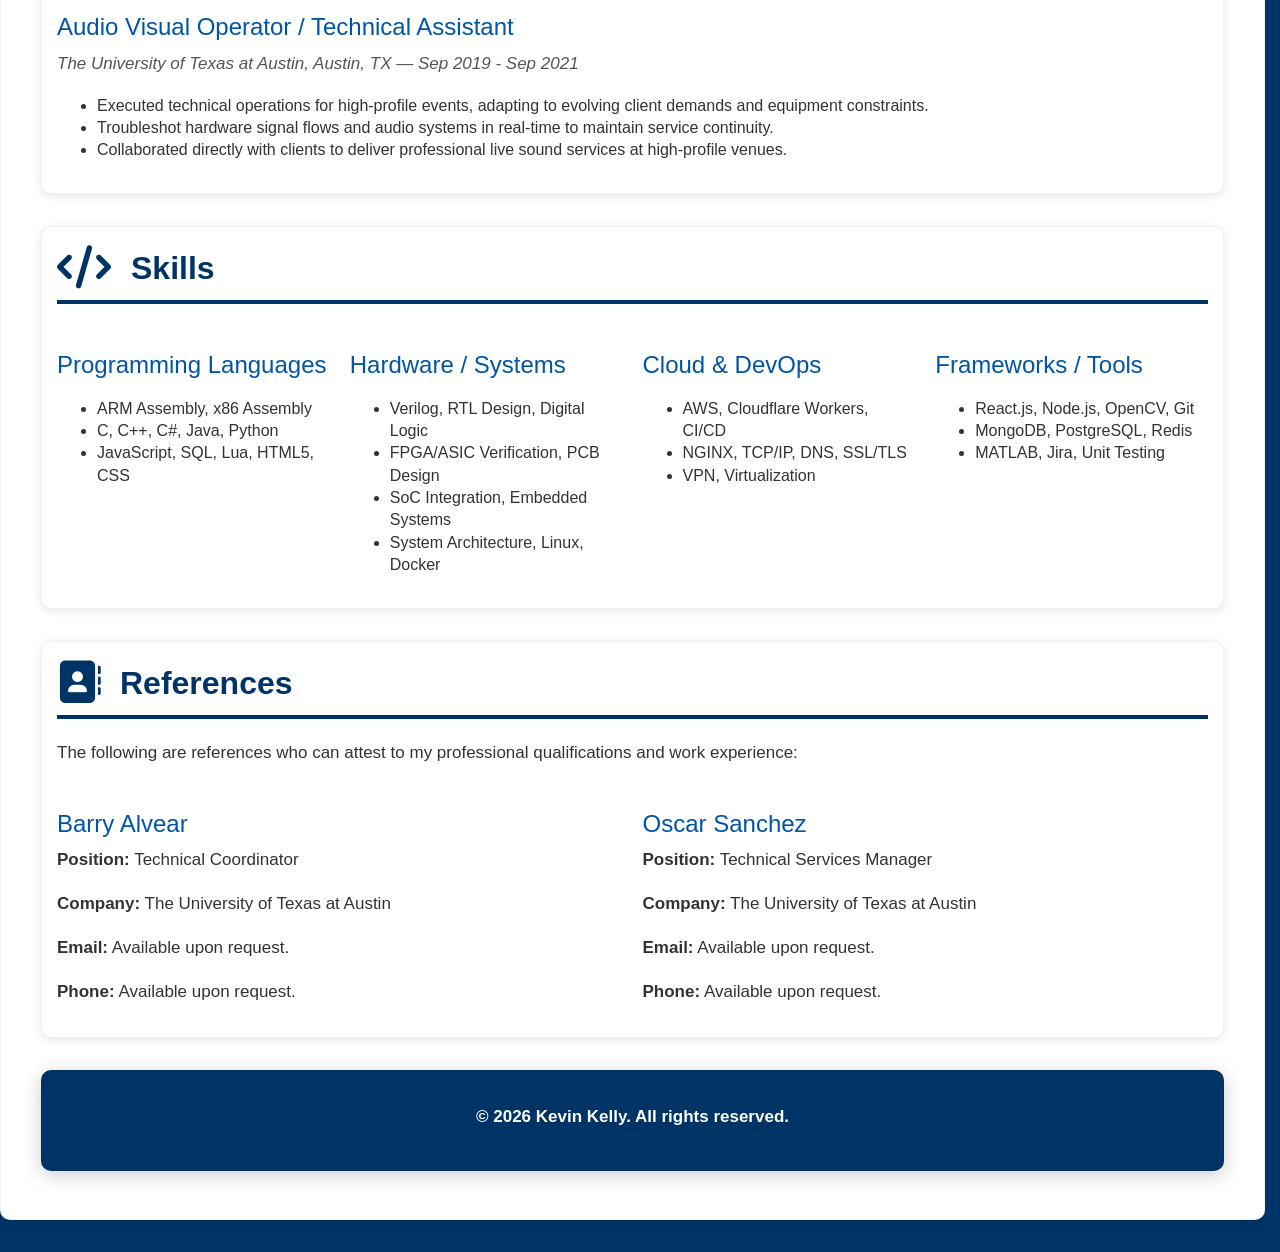
==== commit 1712e18c: "Update index.html" ====
--- a/index.html
+++ b/index.html
@@ -1,4 +1,4 @@
-<!doctype html>
+<!DOCTYPE html>
 <html lang="en">
 
 <head>
@@ -8,7 +8,6 @@
     <meta name="keywords" content="Kevin Kelly, Electrical Engineer, Computer Engineer, hardware engineering, software engineering, projects, employment history, education, portfolio">
     <meta name="author" content="Kevin Kelly">
 
-    <!-- OpenGraph Meta Tags -->
     <meta property="og:title" content="Kevin Kelly - Electrical & Computer Engineer">
     <meta property="og:description" content="Kevin Kelly's professional portfolio showcasing his comprehensive background in hardware and software engineering.">
     <meta property="og:image" content="https://resume.kevinwaynekelly.com/images/og-image.jpeg">
@@ -17,20 +16,16 @@
     <meta property="og:locale" content="en_US">
     <meta property="og:site_name" content="Kevin Kelly's Portfolio">
 
-    <!-- Twitter Card -->
     <meta name="twitter:card" content="summary_large_image">
     <meta name="twitter:title" content="Kevin Kelly - Electrical & Computer Engineer">
     <meta name="twitter:description" content="Showcasing expertise in electrical and computer engineering, including hardware and software projects, employment history, and education.">
     <meta name="twitter:image" content="https://resume.kevinwaynekelly.com/images/og-image.jpeg">
 
-    <!-- Icons -->
     <link rel="icon" type="image/png" sizes="32x32" href="/images/favicon-32x32.png">
     <link rel="apple-touch-icon" href="/images/apple-touch-icon.png">
 
-    <!-- External CSS -->
     <link rel="stylesheet" href="/css/site.css">
 
-    <!-- Font Awesome -->
     <link rel="stylesheet" href="https://cdnjs.cloudflare.com/ajax/libs/font-awesome/6.0.0-beta3/css/all.min.css">
 
     <title>Kevin Kelly - Electrical & Computer Engineer</title>
@@ -56,6 +51,7 @@
                 <h2><i class="fas fa-user"></i> Professional Summary</h2>
                 <p>I’m an Electrical Engineering graduate from the University of Texas at Austin with a strong background in hardware design, embedded systems, and low-level programming. I work comfortably across x86 and ARM Assembly, embedded C, Verilog, and RTL design, and I also build high-level applications using Python, Java, and modern web technologies. My project experience includes ASIC verification, PCB design, real-time image processing, and server deployment. I’m looking for roles in ASIC or RTL engineering, embedded development, or systems programming where I can tackle high-performance computing and hardware–software integration challenges.</p>
             </section>
+            
             <section id="api-demo">
                 <h2>
 			<i class="fas fa-wand-magic-sparkles" aria-hidden="true"></i>
@@ -85,65 +81,73 @@
                     <pre id="demo-summary">—</pre>
                 </div>
             </section>
+
             <section id="education">
                 <h2><i class="fas fa-graduation-cap"></i> Education</h2>
                 <article>
                     <h3>Bachelor of Science in Electrical Engineering</h3>
-                    <p class="sub-info">The University of Texas at Austin, Austin, TX — Aug 2019 - May 2023</p>
-                    <ul>
+                    <p class="sub-info">The University of Texas at Austin, Austin, TX — May 2023</p>
+                    <ul>
+                        <li><strong>Emphasis: Software Engineering and Design</strong>, Embedded Systems, Computer Architecture.</li>
                         <li>Built strong foundations in hardware design, embedded systems, and computer engineering.</li>
-                        <li>Developed expertise in iterative development, testing methodologies, and technical communication.</li>
                         <li>Applied low-level programming skills in x86 Assembly, ARM Assembly, Verilog, RTL Design.</li>
                         <li>Gained proficiency in high-level languages including C, C++, Java, Python, JavaScript, SQL, HTML/CSS.</li>
-                        <li>Completed projects spanning circuit design, embedded controllers, and system integration.</li>
                         <li>Relevant Coursework: Digital Logic Design, Computer Architecture, Operating Systems, Embedded Systems, Signal Processing, Data Structures & Algorithms, Software/Requirements Engineering.</li>
                     </ul>
                 </article>
             </section>
+
             <section id="projects">
                 <h2><i class="fas fa-tasks"></i> Projects</h2>
 
                 <article>
-                    <h3>Formal Circuit Verification Algorithm</h3>
+                    <h3>Formal Circuit Verification Tool</h3>
                     <p class="sub-info">Sponsored by Cadence Design Systems Inc.</p>
                     <ul>
-                        <li>Developed a C++ tool to remove cycles from digital circuit graphs for formal verification workflows.</li>
-                        <li>Implemented Tarjan’s SCC algorithm, Eades approximation, and backtracking approaches for feedback arc set problems.</li>
-                        <li>Benchmarked and optimized algorithms for performance across varied RTL topologies.</li>
+                        <li>Engineered a C++ tool utilizing Tarjan’s SCC, Eades approximation, and backtracking algorithms to detect and remove cycles in ASIC/RTL netlists.</li>
+                        <li>Benchmarked and optimized algorithms to eliminate runtime bottlenecks in timing-critical verification flows.</li>
                         <li>Prepared large RTL designs for industrial use in Cadence’s verification toolchain.</li>
                     </ul>
                 </article>
 
                 <article>
                     <h3>ARM-Based USB Game Controller</h3>
-                    <p class="sub-info">Hardware Keystone</p>
-                    <ul>
-                        <li>Engineered PCB and circuitry for a custom USB game controller with an ARM microcontroller.</li>
-                        <li>Integrated two joysticks and 12 buttons with low-latency USB communication.</li>
+                    <p class="sub-info">Embedded Product Design</p>
+                    <ul>
+                        <li>Designed a custom PCB integrating an ARM Cortex-M microcontroller, dual joysticks, and 12 buttons.</li>
+                        <li>Led board bring-up and wrote bare-metal Embedded C firmware handling memory-mapped I/O and USB HID communication.</li>
                         <li>Designed end-to-end solution from hardware schematics through embedded firmware integration.</li>
-                        <li>Demonstrated practical expertise in PCB design, embedded systems, and hardware/software interfacing.</li>
-                    </ul>
-                </article>
-
-                <article>
-                    <h3>Website Data Management and Deployment</h3>
-                    <p class="sub-info">Software Keystone</p>
+                    </ul>
+                </article>
+
+                <article>
+                    <h3>Unraid Home Server Infrastructure</h3>
+                    <p class="sub-info">Systems Administration</p>
+                    <ul>
+                        <li>Maintain a production-grade Unraid server hosting CI/CD pipelines, Dockerized microservices, and automation.</li>
+                        <li>Configured RAID parity and redundant storage arrays to ensure 100% data integrity and fault tolerance.</li>
+                        <li>Implemented self-hosted DNS with local caching, reverse proxies, and VPN tunneling to improve security.</li>
+                        <li>Demonstrated applied experience in container orchestration, virtualization, and sysadmin practices.</li>
+                    </ul>
+                </article>
+
+                <article>
+                    <h3>Project Management Platform</h3>
+                    <p class="sub-info">Full Stack Development</p>
                     <ul>
                         <li>Led full-stack deployment of a project management website using React, Node.js, MongoDB, Heroku, Python, and SQL.</li>
-                        <li>Built REST APIs for seamless data exchange and efficient client-server communication.</li>
-                        <li>Managed complex database systems with secure and scalable handling of structured data.</li>
+                        <li>Built REST APIs for seamless data exchange and managed complex database schemas for scalable data handling.</li>
                         <li>Delivered a production-ready platform demonstrating full-stack engineering capabilities.</li>
                     </ul>
                 </article>
 
                 <article>
                     <h3>Real-Time Facial Expression Recognition</h3>
-                    <p class="sub-info">Digital Image Processing and Machine Learning</p>
-                    <ul>
-                        <li>Implemented real-time facial expression detection with Python and OpenCV using Haar cascades.</li>
-                        <li>Mapped expressions (happiness, sadness, surprise) to smart home automation events via IFTTT.</li>
+                    <p class="sub-info">Computer Vision Engineering</p>
+                    <ul>
+                        <li>Built a real-time computer vision pipeline using OpenCV and Haar cascades to classify emotions in video feeds.</li>
+                        <li>Mapped detected emotions (happiness, sadness, surprise) to smart home automation events via IFTTT.</li>
                         <li>Demonstrated integration of embedded software, computer vision, and IoT systems.</li>
-                        <li>Created an intuitive human-computer interaction pipeline with real-world applications.</li>
                     </ul>
                 </article>
 
@@ -159,89 +163,46 @@
                 </article>
 
                 <article>
-                    <h3>Unraid Home Server Deployment</h3>
-                    <p class="sub-info">Personal Project</p>
-                    <ul>
-                        <li>Deployed and maintain an Unraid-based home server hosting Dockerized microservices.</li>
-                        <li>Configured redundant storage arrays and parity drives for fault tolerance and data integrity.</li>
-                        <li>Implemented self-hosted DNS with local caching to accelerate network requests.</li>
-                        <li>Configured reverse proxies, VPN tunneling, and network segmentation for security.</li>
-                        <li>Developed Linux VM workloads for media, automation pipelines, and monitoring dashboards.</li>
-                        <li>Demonstrated applied experience in container orchestration, virtualization, and sysadmin practices.</li>
-                    </ul>
-                </article>
-
-                <article>
                     <h3>Professional Portfolio Website</h3>
                     <p class="sub-info">Personal Project</p>
                     <ul>
                         <li>Built and deployed a responsive portfolio site (<a href="https://resume.kevinwaynekelly.com" target="_blank">resume.kevinwaynekelly.com</a>) to showcase education, projects, and employment history.</li>
                         <li>Implemented modern web standards: HTML5, CSS3, JavaScript, and grid/flex layouts with a fully responsive design.</li>
                         <li>Added dark mode toggle, custom theming, OpenGraph/Twitter meta tags, and SEO optimization for professional presentation.</li>
-                        <li>Integrated icons, references, and downloadable résumé links to provide an interactive candidate profile.</li>
-                    </ul>
-                </article>
-
-            </section>
+                        <li>Deployed on a custom domain with HTTPS support (Cloudflare Pages), ensuring professional accessibility.</li>
+                    </ul>
+                </article>
+
+            </section>
+            
             <section id="employment-history">
                 <h2><i class="fas fa-briefcase"></i> Employment History</h2>
 
                 <article>
-                    <h3>Audio Video Student Supervisor</h3>
+                    <h3>Audio Visual Operations Supervisor</h3>
                     <p class="sub-info">The University of Texas at Austin, Austin, TX — Sep 2021 - Aug 2023</p>
                     <ul>
-                        <li>Directed and managed a team of 15+ technicians to deliver high-quality live events.</li>
-                        <li>Oversaw infrastructure upkeep and upgrades to align with evolving technology standards.</li>
-                        <li>Trained and supervised new hires, ensuring consistent service quality and technical competency.</li>
-                        <li>Maintained client satisfaction by resolving issues quickly and adapting to event-specific needs.</li>
-                    </ul>
-                </article>
-
-                <article>
-                    <h3>Audio Video Cactus Café Operator</h3>
-                    <p class="sub-info">The University of Texas at Austin, Austin, TX — Sep 2021 - Aug 2023</p>
-                    <ul>
-                        <li>Collaborated directly with clients to deliver professional live sound services at a high-profile venue.</li>
-                        <li>Configured and operated complex audio equipment to meet diverse performance requirements.</li>
-                        <li>Ensured fast execution of client requests in a dynamic, time-sensitive environment.</li>
-                    </ul>
-                </article>
-
-                <article>
-                    <h3>Audio Video Student Operator</h3>
-                    <p class="sub-info">The University of Texas at Austin, Austin, TX — Feb 2020 - Aug 2023</p>
-                    <ul>
-                        <li>Delivered live sound services across the Texas Union, supporting conferences, concerts, and events.</li>
-                        <li>Worked directly with clients to translate requirements into technical execution.</li>
-                        <li>Coordinated with team members to ensure seamless event operations under strict time constraints.</li>
-                        <li>Adapted quickly to venue technology and equipment to optimize event outcomes.</li>
-                    </ul>
-                </article>
-
-                <article>
-                    <h3>Audio Video Assistant</h3>
+                        <li><strong>Operations Leadership:</strong> Directed a team of 20+ technicians, managing scheduling, workflow delegation, and performance reviews to ensure successful execution of large-scale events.</li>
+                        <li><strong>Training & Standards:</strong> Developed technical training curricula for new hires, standardizing safety protocols and equipment procedures to reduce operational errors.</li>
+                        <li><strong>Infrastructure Management:</strong> Directed infrastructure upgrades and asset maintenance while serving as the primary liaison for university leadership to resolve real-time logistical escalations.</li>
+                    </ul>
+                </article>
+
+                <article>
+                    <h3>Audio Visual Operator / Technical Assistant</h3>
                     <p class="sub-info">The University of Texas at Austin, Austin, TX — Sep 2019 - Sep 2021</p>
                     <ul>
-                        <li>Supported event execution under the direction of stage managers and technical leads.</li>
-                        <li>Contributed ideas to improve audio/visual setups and enhance client experiences.</li>
-                        <li>Ensured accurate implementation of technical requirements during live events.</li>
-                    </ul>
-                </article>
-
-                <article>
-                    <h3>Information Technology Intern</h3>
-                    <p class="sub-info">East Central Independent School District, San Antonio, TX — May 2018 - Aug 2018</p>
-                    <ul>
-                        <li>Repaired and maintained laptops, desktops, and school technology equipment for district-wide use.</li>
-                        <li>Deployed and configured new hardware to support staff and student operations.</li>
-                        <li>Gained practical IT experience in troubleshooting, hardware installation, and system configuration.</li>
-                    </ul>
-                </article>
-            </section>
+                        <li>Executed technical operations for high-profile events, adapting to evolving client demands and equipment constraints.</li>
+                        <li>Troubleshot hardware signal flows and audio systems in real-time to maintain service continuity.</li>
+                        <li>Collaborated directly with clients to deliver professional live sound services at high-profile venues.</li>
+                    </ul>
+                </article>
+
+            </section>
+            
             <section id="skills">
                 <h2><i class="fas fa-code"></i> Skills</h2>
 
-                <!-- switched from flex to grid -->
                 <div style="
 			display: grid;
 			grid-template-columns: repeat(auto-fit, minmax(260px, 1fr));
@@ -261,28 +222,28 @@
                     <div>
                         <h3>Hardware / Systems</h3>
                         <ul>
-                            <li>Verilog, RTL Design, Logic Synthesis, Formal Verification</li>
-                            <li>SoC Integration, Embedded Systems, PCB Design</li>
-                            <li>System Architecture, Linux, Operating Systems, Virtualization</li>
+                            <li>Verilog, RTL Design, Digital Logic</li>
+                            <li>FPGA/ASIC Verification, PCB Design</li>
+                            <li>SoC Integration, Embedded Systems</li>
+                            <li>System Architecture, Linux, Docker</li>
+                        </ul>
+                    </div>
+
+                    <div>
+                        <h3>Cloud & DevOps</h3>
+                        <ul>
+                            <li>AWS, Cloudflare Workers, CI/CD</li>
+                            <li>NGINX, TCP/IP, DNS, SSL/TLS</li>
+                            <li>VPN, Virtualization</li>
                         </ul>
                     </div>
 
                     <div>
                         <h3>Frameworks / Tools</h3>
                         <ul>
-                            <li>React.js, Node.js, OpenCV, IoT, AWS</li>
-                            <li>Git, Docker, MATLAB, WordPress</li>
-                            <li>MongoDB, PostgreSQL, Redis, Version Control</li>
-                        </ul>
-                    </div>
-
-                    <div>
-                        <h3>Additional</h3>
-                        <ul>
-                            <li>Agile & Waterfall Methodologies</li>
-                            <li>Project Management, Requirements Engineering</li>
-                            <li>Network Administration, Unit Testing</li>
-                            <li>Data Structures & Algorithms</li>
+                            <li>React.js, Node.js, OpenCV, Git</li>
+                            <li>MongoDB, PostgreSQL, Redis</li>
+                            <li>MATLAB, Jira, Unit Testing</li>
                         </ul>
                     </div>
 
@@ -316,9 +277,8 @@
         </footer>
     </div>
 
-    <!-- Scripts -->
     <script src="/js/theme-footer.js"></script>
     <script src="/js/api-demo.js"></script>
 </body>
 
-</html>+</html>
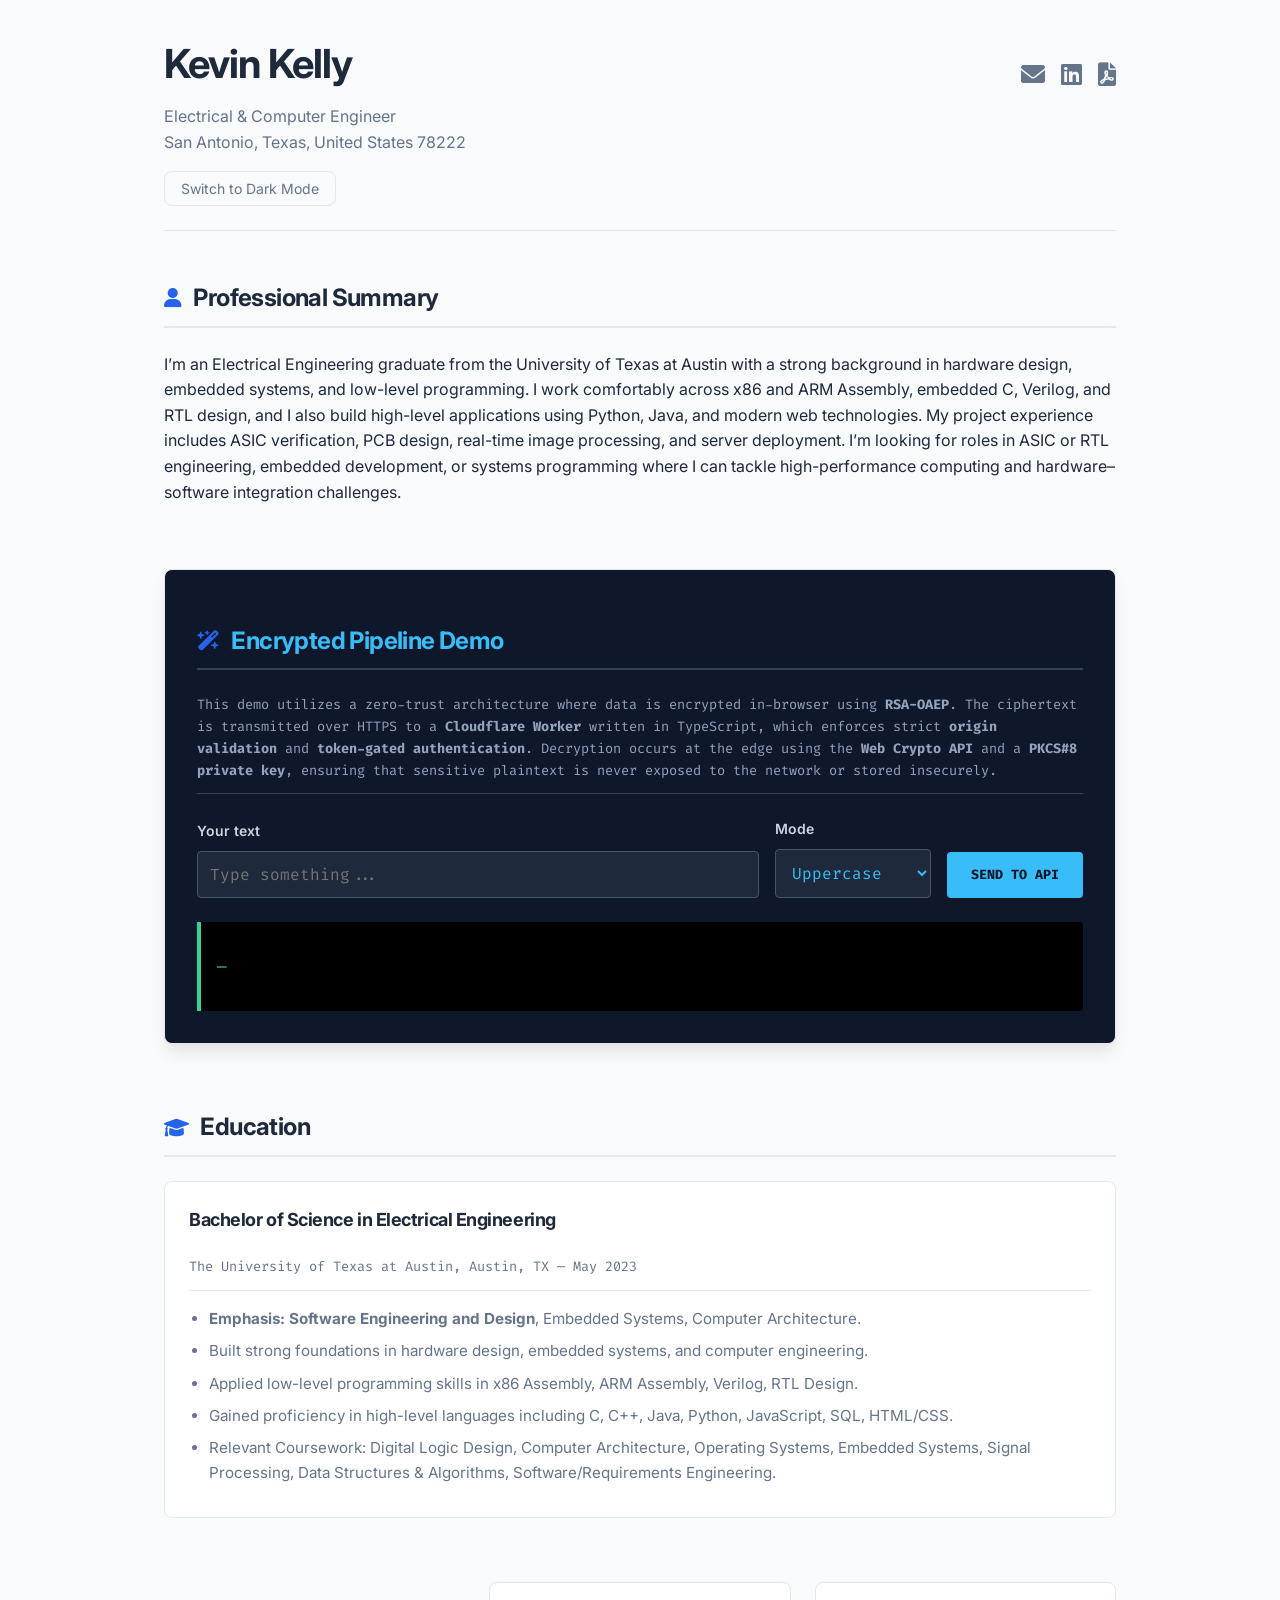
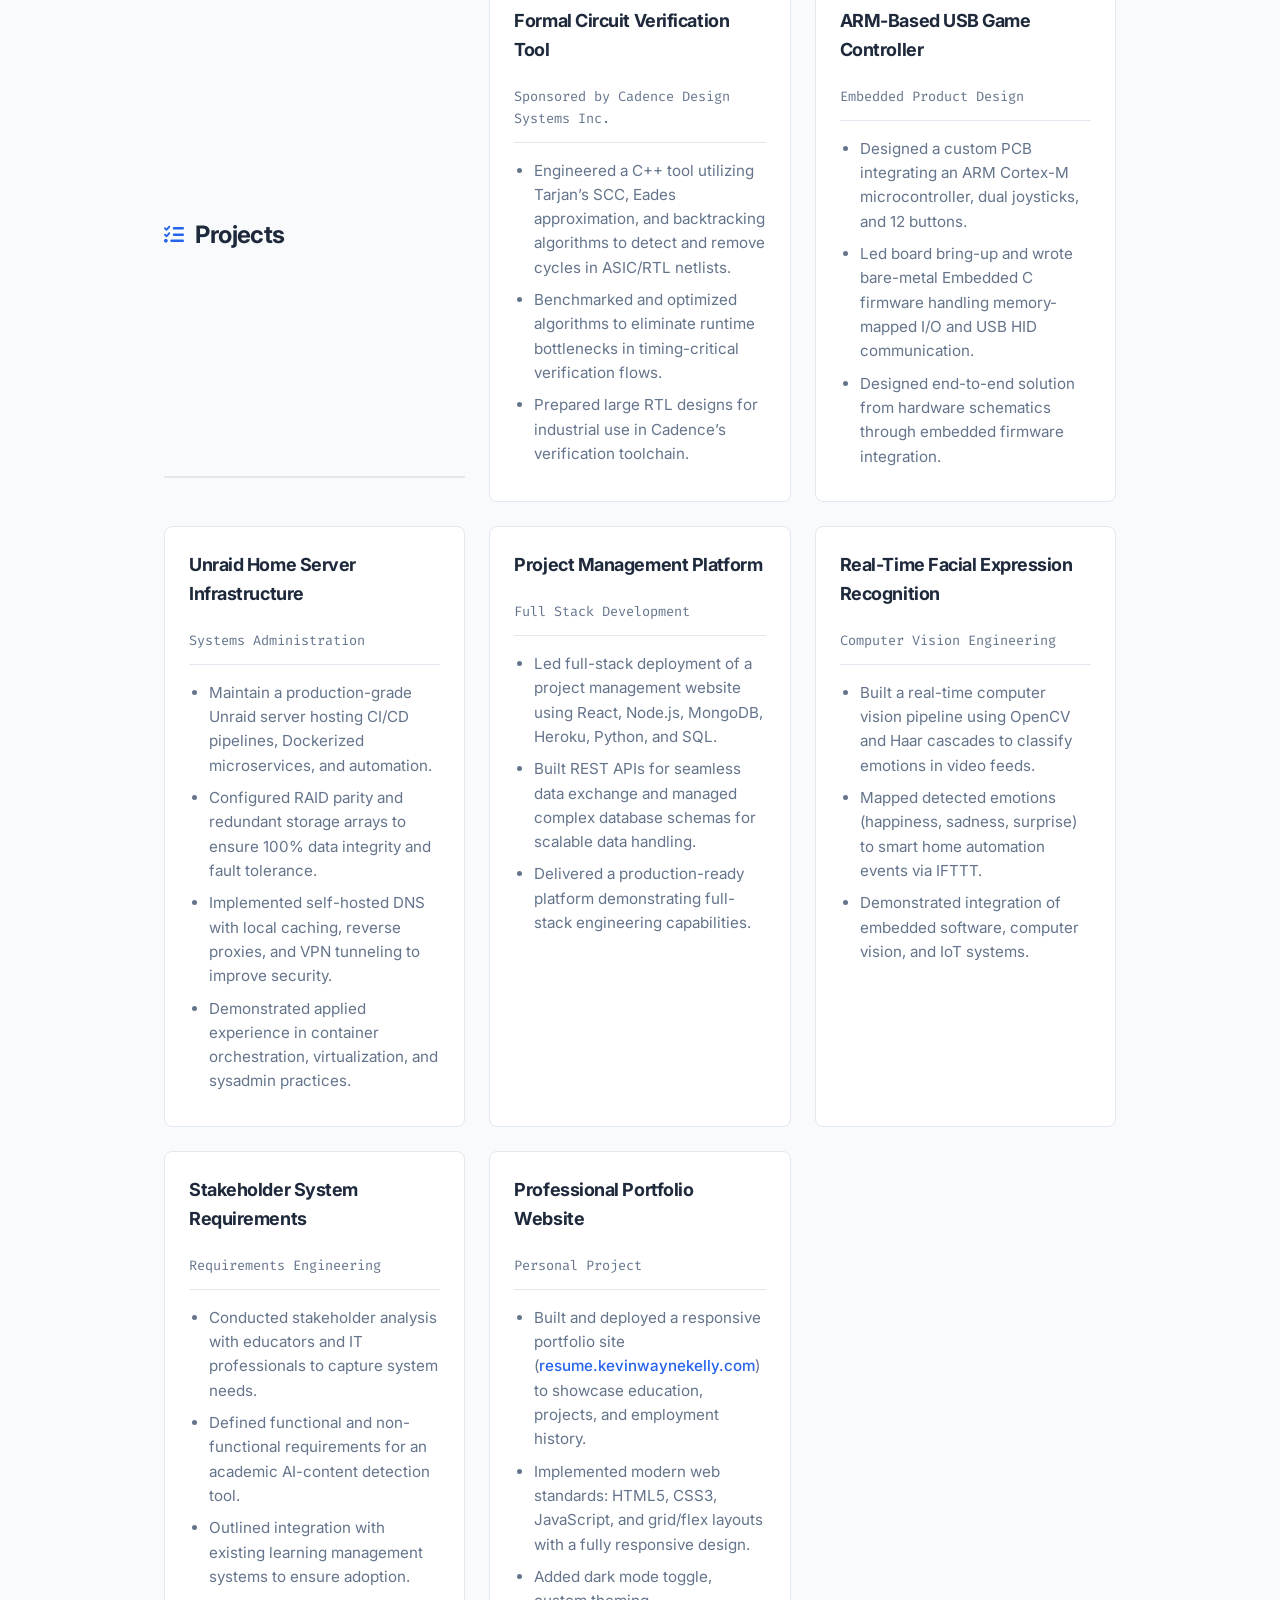
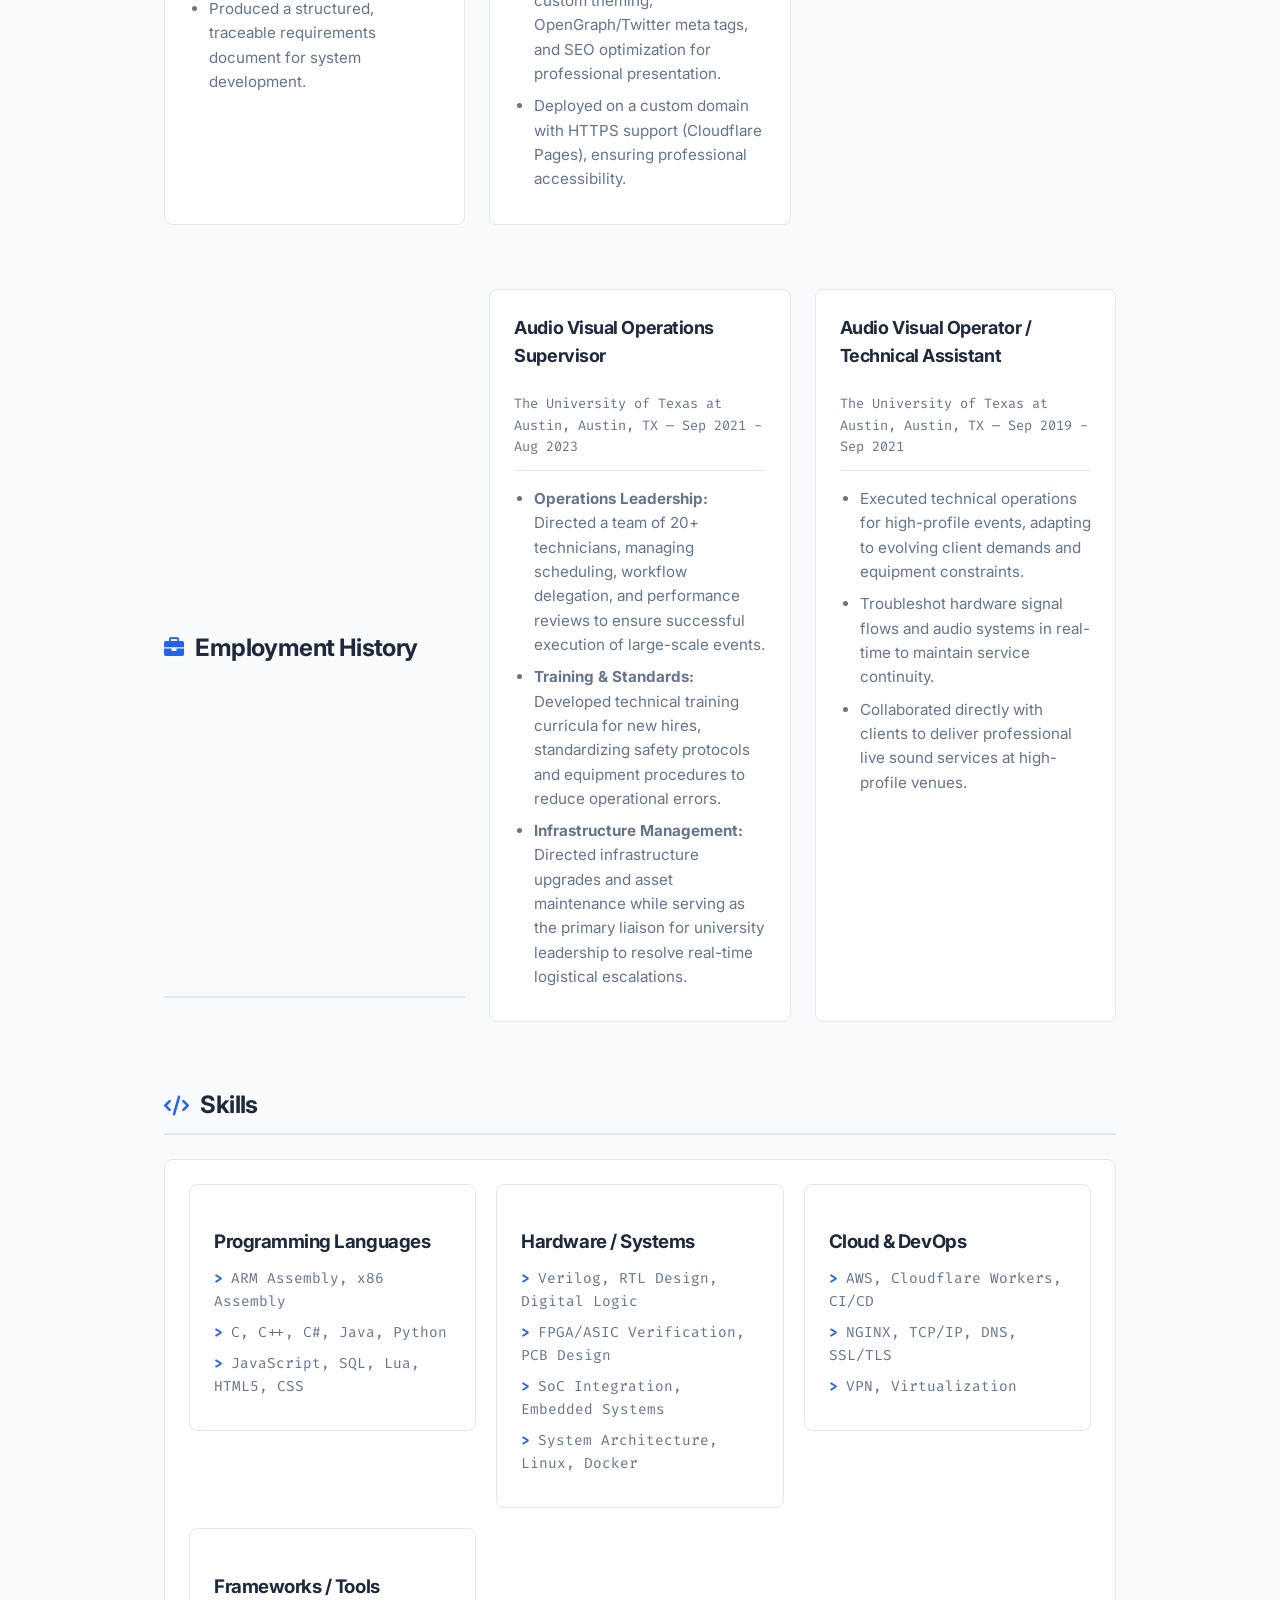
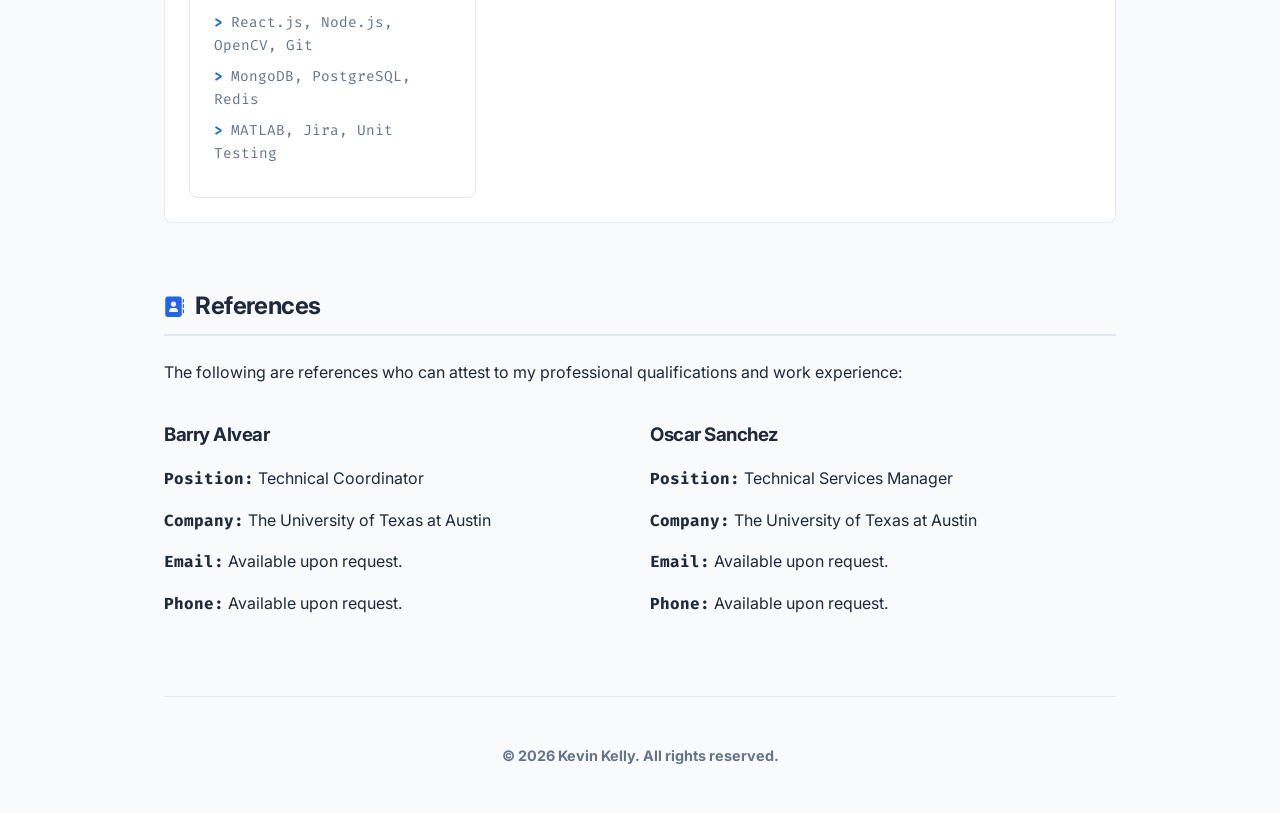
==== commit 9b5ceb2a: "Update index.html" ====
--- a/index.html
+++ b/index.html
@@ -59,7 +59,7 @@
 			Encrypted Pipeline Demo
 		  </h2>
                 <p class="sub-info">
-                    Data is encrypted in the browser using RSA-OAEP. It’s sent over HTTPS to a Cloudflare Pages Function, which adds signed headers and checks the request’s origin. The encrypted data is then passed to a Cloudflare Worker, where it's decrypted using a private key. This setup ensures end-to-end confidentiality, data integrity, and trust limited to the domain.
+                    This demo utilizes a zero-trust architecture where data is encrypted in-browser using <strong>RSA-OAEP</strong>. The ciphertext is transmitted over HTTPS to a <strong>Cloudflare Worker</strong> written in TypeScript, which enforces strict <strong>origin validation</strong> and <strong>token-gated authentication</strong>. Decryption occurs at the edge using the <strong>Web Crypto API</strong> and a <strong>PKCS#8 private key</strong>, ensuring that sensitive plaintext is never exposed to the network or stored insecurely.
                 </p>
                 <div class="grid">
                     <label>
--- a/css/site.css
+++ b/css/site.css
@@ -1,855 +1,312 @@
+/* =========================================
+   1. SETUP & VARIABLES
+   ========================================= */
+/* Import Professional Fonts */
+@import url('https://fonts.googleapis.com/css2?family=Fira+Code:wght@400;500&family=Inter:wght@300;400;600;700&display=swap');
+
 :root {
-  --primary-color: #003366;
-  --secondary-color: #0055a5;
-  --text-color: #333;
-  --white: #fff;
-  --background-color: #f7f7f7;
-  --link-color: black;
-  --header-link-color: black;
-  --link-hover-color: #82afff;
-  --font-family: "Segoe UI", "Helvetica Neue", Arial, sans-serif;
-  --max-width: 1200px;
-  --container-padding: 15px;
-  --transition-duration: 0.3s;
-  --header-bg: #003366;
-  --header-title: #ffffff;
-}
-
-.dark-mode {
-  --primary-color: #1e1e1e;
-  --secondary-color: #64b5f6;
-  --text-color: #e0e0e0;
-  --background-color: #0b1020;
-  --white: #0f172a;
-  --link-color: #ffffff;
-  --header-link-color: #000000;
-  --border-color: #334155;
-  --muted-text: #94a3b8;
-  --header-bg: #0d47a1;
-  --header-title: #ffffff;
-}
+    /* Light Mode Palette (Engineering Clean) */
+    --bg-body: #f8fafc;       /* Very light slate */
+    --bg-card: #ffffff;
+    --text-main: #1e293b;     /* Slate 800 */
+    --text-muted: #64748b;    /* Slate 500 */
+    --accent: #2563eb;        /* Royal Blue */
+    --accent-hover: #1d4ed8;
+    --border: #e2e8f0;
+    
+    /* Terminal Colors (Always Dark) */
+    --term-bg: #0f172a;
+    --term-text: #e2e8f0;
+    --term-accent: #38bdf8;   /* Sky Blue */
+    --term-success: #34d399;  /* Emerald */
+
+    /* Spacing & Radius */
+    --radius: 8px;
+    --shadow-sm: 0 1px 3px rgba(0,0,0,0.1);
+    --shadow-md: 0 4px 6px -1px rgba(0,0,0,0.1);
+    --shadow-lg: 0 10px 15px -3px rgba(0,0,0,0.1);
+}
+
+/* Dark Mode Palette */
+body.dark-mode {
+    --bg-body: #0f172a;       /* Slate 900 */
+    --bg-card: #1e293b;       /* Slate 800 */
+    --text-main: #f1f5f9;     /* Slate 100 */
+    --text-muted: #94a3b8;    /* Slate 400 */
+    --accent: #38bdf8;        /* Sky Blue */
+    --accent-hover: #7dd3fc;
+    --border: #334155;
+    --shadow-sm: 0 1px 3px rgba(0,0,0,0.5);
+}
+
+/* =========================================
+   2. GLOBAL STYLES
+   ========================================= */
+* { box-sizing: border-box; }
 
 body {
-  font-family: var(--font-family);
-  margin: 0;
-  padding: 0;
-  color: var(--text-color);
-  background-color: var(--header-bg);
-  line-height: 1.4;
-  font-size: 100%;
-  transition: background-color 0.5s ease, color 0.5s ease;
-}
-
-header,
-section,
+    font-family: 'Inter', sans-serif;
+    background-color: var(--bg-body);
+    color: var(--text-main);
+    line-height: 1.6;
+    margin: 0;
+    padding: 0;
+    transition: background-color 0.3s ease, color 0.3s ease;
+}
+
+/* Technical Font for Code-like elements */
+code, pre, .sub-info, .reference-item p strong, #demo-summary {
+    font-family: 'Fira Code', monospace;
+}
+
+h1, h2, h3 {
+    font-weight: 700;
+    letter-spacing: -0.025em;
+    margin-bottom: 0.5em;
+    color: var(--text-main);
+}
+
+a { color: var(--accent); text-decoration: none; font-weight: 500; }
+a:hover { text-decoration: underline; }
+
+/* Wrapper */
+.code-container {
+    max-width: 1000px;
+    margin: 0 auto;
+    padding: 2rem 1.5rem;
+}
+
+/* =========================================
+   3. HEADER & NAV
+   ========================================= */
+header {
+    display: flex;
+    justify-content: space-between;
+    align-items: flex-start;
+    margin-bottom: 3rem;
+    border-bottom: 1px solid var(--border);
+    padding-bottom: 1.5rem;
+}
+
+header h1 { margin: 0; font-size: 2.5rem; }
+header p { color: var(--text-muted); margin: 0.5rem 0 0; }
+
+nav { display: flex; gap: 1rem; font-size: 1.5rem; margin-top: 1rem; }
+nav a { color: var(--text-muted); transition: color 0.2s; }
+nav a:hover { color: var(--accent); }
+
+#theme-toggle {
+    background: transparent;
+    border: 1px solid var(--border);
+    color: var(--text-muted);
+    padding: 0.5rem 1rem;
+    border-radius: var(--radius);
+    cursor: pointer;
+    font-family: 'Inter', sans-serif;
+    font-size: 0.875rem;
+    margin-top: 1rem;
+    transition: all 0.2s;
+}
+
+#theme-toggle:hover {
+    border-color: var(--accent);
+    color: var(--accent);
+    background: rgba(37, 99, 235, 0.05);
+}
+
+/* =========================================
+   4. SECTIONS & GRID SYSTEM
+   ========================================= */
+section { margin-bottom: 4rem; }
+
+section h2 {
+    font-size: 1.5rem;
+    border-bottom: 2px solid var(--border);
+    padding-bottom: 0.5rem;
+    margin-bottom: 1.5rem;
+    display: flex;
+    align-items: center;
+    gap: 0.75rem;
+}
+
+section h2 i { color: var(--accent); font-size: 1.25rem; }
+
+/* THE CARD GRID - This transforms lists into cards */
+#projects, #employment-history {
+    display: grid;
+    grid-template-columns: repeat(auto-fit, minmax(300px, 1fr));
+    gap: 1.5rem;
+}
+
+article {
+    background: var(--bg-card);
+    border: 1px solid var(--border);
+    border-radius: var(--radius);
+    padding: 1.5rem;
+    transition: transform 0.2s ease, box-shadow 0.2s ease;
+    display: flex;
+    flex-direction: column;
+}
+
+article:hover {
+    transform: translateY(-4px);
+    box-shadow: var(--shadow-lg);
+    border-color: var(--accent);
+}
+
+article h3 {
+    margin: 0 0 0.5rem 0;
+    font-size: 1.125rem;
+}
+
+/* Metadata styling (Dates, Company) */
+.sub-info {
+    font-size: 0.85rem;
+    color: var(--text-muted);
+    margin-bottom: 1rem;
+    display: block;
+    border-bottom: 1px solid var(--border);
+    padding-bottom: 0.75rem;
+}
+
+article ul {
+    padding-left: 1.25rem;
+    margin: 0;
+    font-size: 0.95rem;
+    color: var(--text-muted); /* Slightly softer text for reading */
+}
+
+article li { margin-bottom: 0.5rem; }
+
+/* =========================================
+   5. THE "HACKER CONSOLE" (API DEMO)
+   ========================================= */
+#api-demo {
+    background: var(--term-bg);
+    color: var(--term-text);
+    padding: 2rem;
+    border-radius: var(--radius);
+    border: 1px solid var(--border);
+    box-shadow: var(--shadow-lg);
+}
+
+#api-demo h2 {
+    color: var(--term-accent);
+    border-color: #334155;
+}
+
+#api-demo .sub-info {
+    color: #94a3b8;
+    border-color: #334155;
+}
+
+/* Grid layout for the inputs */
+#api-demo .grid {
+    display: grid;
+    grid-template-columns: 1fr auto auto;
+    gap: 1rem;
+    margin-top: 1.5rem;
+    align-items: end;
+}
+
+/* Input Labels */
+#api-demo label {
+    display: flex;
+    flex-direction: column;
+    gap: 0.5rem;
+    font-size: 0.875rem;
+    font-weight: 600;
+    color: #cbd5e1;
+}
+
+/* Inputs styled like terminal fields */
+#demo-text, #demo-mode {
+    background: #1e293b;
+    border: 1px solid #475569;
+    color: var(--term-accent);
+    font-family: 'Fira Code', monospace;
+    padding: 0.75rem;
+    border-radius: 4px;
+    font-size: 1rem;
+}
+
+#demo-text:focus, #demo-mode:focus {
+    outline: 2px solid var(--term-accent);
+    border-color: transparent;
+}
+
+/* The "Execute" Button */
+#demo-send {
+    background: var(--term-accent);
+    color: #0f172a;
+    font-family: 'Fira Code', monospace;
+    font-weight: 700;
+    text-transform: uppercase;
+    padding: 0.75rem 1.5rem;
+    border: none;
+    border-radius: 4px;
+    cursor: pointer;
+    transition: filter 0.2s;
+    height: 46px; /* Match input height */
+}
+
+#demo-send:hover { filter: brightness(1.1); }
+#demo-send:active { transform: translateY(1px); }
+
+/* The Output Screen */
+.summary-panel--dark {
+    background: #000000;
+    border-left: 4px solid var(--term-success);
+    color: var(--term-success);
+    padding: 1rem;
+    margin-top: 1.5rem;
+    font-family: 'Fira Code', monospace;
+    overflow-x: auto;
+    border-radius: 0 4px 4px 0;
+}
+
+/* Responsive adjustments for the Console */
+@media (max-width: 640px) {
+    #api-demo .grid { grid-template-columns: 1fr; }
+    #demo-send { width: 100%; }
+}
+
+/* =========================================
+   6. SKILLS & FOOTER
+   ========================================= */
+#skills div {
+    background: var(--bg-card);
+    border: 1px solid var(--border);
+    padding: 1.5rem;
+    border-radius: var(--radius);
+}
+
+#skills ul {
+    list-style: none;
+    padding: 0;
+    margin: 0;
+}
+
+#skills li {
+    font-family: 'Fira Code', monospace;
+    font-size: 0.9rem;
+    margin-bottom: 0.5rem;
+    color: var(--text-muted);
+}
+
+#skills li::before {
+    content: ">";
+    color: var(--accent);
+    margin-right: 0.5rem;
+    font-weight: bold;
+}
+
+/* Footer */
 footer {
-  margin: 2rem auto;
-  padding: 1.25rem;
-  box-shadow: 0 2px 10px rgba(0, 0, 0, 0.1);
-  border-radius: 10px;
-  background-color: var(--white);
-  transition: background-color var(--transition-duration),
-    color var(--transition-duration);
-}
-
-header {
-  padding: 20px;
-  background-color: var(--header-bg);
-  color: var(--white);
-  display: flex;
-  justify-content: space-between;
-  align-items: center;
-  border-radius: 10px;
-}
-
-header a {
-  color: var(--link-color);
-  background-color: var(--white);
-  padding: 5px 10px;
-  border-radius: 5px;
-  text-decoration: none;
-  transition: background-color var(--transition-duration),
-    color var(--transition-duration);
-}
-
-header a:hover {
-  background-color: var(--secondary-color);
-  color: #f0f0f0;
-}
-
-#theme-toggle {
-  font-family: var(--font-family);
-  font-size: 16px;
-  padding: 10px 20px;
-  background-color: var(--white);
-  color: var(--primary-color);
-  border: none;
-  border-radius: 5px;
-  cursor: pointer;
-  outline: none;
-  transition: background-color var(--transition-duration),
-    color var(--transition-duration), box-shadow var(--transition-duration);
-  box-shadow: 0 2px 5px rgba(0, 0, 0, 0.2);
-  white-space: nowrap;
-}
-
-#theme-toggle:hover {
-  background-color: #00457c;
-  color: #ffffff;
-  box-shadow: 0 5px 15px rgba(0, 0, 0, 0.3);
-}
-
-.dark-mode #theme-toggle {
-  background-color: #1e88e5;
-  color: #ffffff;
-}
-
-.dark-mode #theme-toggle:hover {
-  background-color: #0d47a1;
-}
-
-.dark-mode header,
-.dark-mode section,
-.dark-mode footer,
-.dark-mode .code-container {
-  background-color: var(--white);
-  color: var(--text-color);
-  box-shadow: 0 4px 20px rgba(0, 0, 0, 0.5);
-}
-
-h1,
-h2,
-h3,
-.sub-info,
-a {
-  font-family: var(--font-family);
-}
-
-h1 {
-  margin: 0;
-  font-size: 2.25rem;
-  font-weight: bold;
-  letter-spacing: -1px;
-  color: var(--header-title);
-}
-
-h2 {
-  border-bottom: 4px solid var(--primary-color);
-  color: var(--primary-color);
-  padding-bottom: 10px;
-  margin-top: 5px;
-  margin-bottom: 20px;
-  font-size: 1.75rem;
-  font-weight: bold;
-}
-
-h3 {
-  color: var(--secondary-color);
-  font-size: 1.5rem;
-  font-weight: 500;
-  margin-bottom: 5px;
-}
-
-.sub-info {
-  margin-top: 7px;
-  font-style: italic;
-  color: #555;
-  font-size: 16px;
-}
-
-p {
-  font-size: 1.0625rem;
-  margin-top: 0px;
-}
-
-a {
-  font-size: 1.0625rem;
-  margin-top: 0px;
-  color: var(--link-color);
-  text-decoration: none;
-}
-
-a:hover {
-  color: var(--link-hover-color);
-}
-
-footer p {
-  margin-top: 10px;
-}
-
-footer {
-  background-color: var(--primary-color);
-  color: #fff;
-  text-align: center;
-  padding: 1.5rem;
-  max-width: var(--max-width);
-  margin: 2rem auto;
-  box-shadow: 0 4px 20px rgba(0, 0, 0, 0.2);
-  border-radius: 10px;
-}
-
-footer a {
-  color: #fff;
-  text-decoration: underline;
-  transition: color 0.3s ease;
-}
-
-footer a:hover {
-  color: #ffd700;
-}
-
-.code-container {
-  margin: 2rem auto;
-  padding: 1rem 2.5rem;
-  box-shadow: 0 2px 10px rgba(0, 0, 0, 0.1);
-  border-radius: 10px;
-  background-color: var(--white);
-  max-width: var(--max-width);
-}
-
-.dark-mode .code-container {
-  background-color: var(--white);
-  color: var(--text-color);
-}
-
-section {
-  background-color: var(--white);
-  max-width: var(--max-width);
-  padding: var(--container-padding);
-  animation: fadeIn 0.8s ease-out;
-}
-
-nav {
-  display: flex;
-  flex-direction: column;
-  align-items: center;
-}
-
-nav a {
-  margin-bottom: 2px;
-  width: 30px;
-  height: 30px;
-  display: flex;
-  align-items: center;
-  justify-content: center;
-  background-color: var(--white);
-  border-radius: 8px;
-  transition: background-color 0.3s ease, color 0.3s ease;
-  box-sizing: border-box;
-}
-
-nav a i {
-  font-size: 1.2em;
-  color: var(--primary-color);
-}
-
-.nav i.fa {
-  width: 1.25em;
-}
-
-nav a:hover {
-  background-color: var(--secondary-color);
-  color: #fff;
-}
-
-nav a:hover i {
-  color: #fff;
-}
-
-header nav a {
-  width: 36px;
-  height: 36px;
-  margin-bottom: 6px;
-  border: none;
-  box-shadow: inset 0 0 0 1px transparent;
-}
-
-header nav a i {
-  font-size: 1.3em;
-}
-
-.dark-mode header nav a {
-  background-color: var(--white);
-  box-shadow: inset 0 0 0 1px var(--border-color);
-}
-
-.dark-mode header nav a i {
-  color: var(--secondary-color);
-}
-
-.dark-mode header nav a:hover {
-  background-color: var(--secondary-color);
-}
-
-.dark-mode header nav a:hover i {
-  color: #fff;
-}
-
-h2 i {
-  margin-right: 10px;
-  transition: transform 0.3s ease, color 0.3s ease;
-  vertical-align: middle;
-  position: relative;
-  top: -1px;
-  font-size: 1.2em;
-  color: var(--primary-color);
-}
-
-h2:hover i {
-  transform: scale(1.1);
-  color: var(--secondary-color);
-}
-
-@keyframes pulse {
-  0% {
-    transform: scale(1);
-    box-shadow: 0 0 0 0 rgba(0, 0, 0, 0.2);
-  }
-  50% {
-    transform: scale(1.1);
-    box-shadow: 0 0 10px 5px rgba(0, 0, 0, 0.2);
-  }
-  100% {
-    transform: scale(1);
-    box-shadow: 0 0 0 0 rgba(0, 0, 0, 0.2);
-  }
-}
-
-#theme-toggle:active {
-  animation: pulse 0.4s ease-out;
-}
-
-@keyframes fadeIn {
-  0% {
-    opacity: 0;
-    transform: translateY(20px);
-  }
-  100% {
-    opacity: 1;
-    transform: translateY(0);
-  }
-}
-
-.dark-mode header,
-.dark-mode section,
-.dark-mode footer {
-  transition: background-color 0.5s ease, color 0.5s ease;
-}
-
-.dark-mode h2 {
-  color: var(--secondary-color);
-  border-bottom: 4px solid var(--secondary-color);
-}
-
-.dark-mode h3 {
-  color: var(--secondary-color);
-}
-
-.dark-mode .sub-info {
-  color: var(--muted-text);
-}
-
-.dark-mode footer {
-  background-color: #0f172a;
-  border: 1px solid var(--border-color);
-}
-
-.dark-mode footer a {
-  color: #c7d2fe;
-}
-
-.dark-mode footer a:hover {
-  color: #ffffff;
-}
-
-.dark-mode input,
-.dark-mode select,
-.dark-mode textarea {
-  background: #0f172a;
-  color: #e5e7eb;
-  border: 1px solid var(--border-color);
-}
-
-.dark-mode header {
-  background-color: var(--header-bg);
-}
-
-.dark-mode h1 {
-  color: var(--header-title);
-}
-
-header a,
-nav a {
-  border: 1px solid transparent;
-  box-sizing: border-box;
-}
-
-.dark-mode header a,
-.dark-mode nav a {
-  border-color: var(--border-color);
-}
-
-html {
-  scrollbar-gutter: stable;
-}
-
-#api-demo .grid {
-  display: grid;
-  grid-template-columns: 1fr 180px 160px;
-  gap: 12px;
-  align-items: end;
-}
-
-#api-demo label {
-  display: grid;
-  gap: 6px;
-  font-weight: 600;
-}
-
-#api-demo input,
-#api-demo select,
-#api-demo button {
-  padding: 0.7rem;
-  font-size: 1rem;
-  border-radius: 10px;
-  border: 1px solid #d1d5db;
-  background: #fff;
-}
-
-#api-demo button {
-  border: none;
-  color: #fff;
-  background: var(--primary-color);
-  box-shadow: 0 2px 8px rgba(0, 0, 0, 0.08);
-  cursor: pointer;
-  transition: transform 0.05s ease, background-color 0.2s ease,
-    box-shadow 0.2s ease;
-}
-
-#api-demo button:hover {
-  background: var(--secondary-color);
-  box-shadow: 0 4px 12px rgba(0, 0, 0, 0.12);
-}
-
-#api-demo button:active {
-  transform: translateY(1px);
-}
-
-#api-demo button[disabled] {
-  background: #cbd5e1;
-  cursor: not-allowed;
-  box-shadow: none;
-}
-
-#api-demo .result {
-  margin-top: 12px;
-  background: #0b1020;
-  color: #e5e7eb;
-  padding: 12px 14px;
-  border-radius: 10px;
-  overflow: auto;
-  font-family: ui-monospace, SFMono-Regular, Menlo, Consolas, monospace;
-  border: 1px solid #111827;
-}
-
-.dark-mode #api-demo input,
-.dark-mode #api-demo select {
-  background: var(--white);
-  color: var(--text-color);
-  border-color: var(--border-color);
-}
-
-.dark-mode #api-demo .result {
-  background: #0b1020;
-  color: #e5e7eb;
-  border-color: #1f2937;
-}
-
-.dark-mode #api-demo button {
-  background: #1e88e5;
-  color: #ffffff;
-  border: 1px solid #1e88e5;
-}
-
-.dark-mode #api-demo button:hover {
-  background: #0d47a1;
-  border-color: #0d47a1;
-}
-
-.dark-mode #api-demo button:active {
-  transform: translateY(1px);
-}
-
-.dark-mode #api-demo button[disabled] {
-  background: #334155;
-  border-color: #334155;
-  color: #cbd5e1;
-  box-shadow: none;
-}
-
-section,
-footer,
-.code-container {
-  border: 1px solid rgba(0, 0, 0, 0.06);
-}
-
-.dark-mode section,
-.dark-mode footer,
-.dark-mode .code-container {
-  border: 1px solid rgba(255, 255, 255, 0.06);
-}
-
-.sr-only {
-  position: absolute;
-  width: 1px;
-  height: 1px;
-  padding: 0;
-  margin: -1px;
-  overflow: hidden;
-  clip: rect(0, 0, 0, 0);
-  white-space: nowrap;
-  border: 0;
-}
-
-#api-demo .sub-info {
-  font-style: normal;
-  color: var(--text-color);
-  font-size: 1.0625rem;
-  line-height: 1.7;
-  margin-top: 0.5rem;
-  margin-bottom: 1rem;
-  margin: 0.75rem 0 1.25rem 0;
-}
-
-#api-demo input,
-#api-demo select {
-  background: var(--white);
-  color: var(--text-color);
-}
-
-#api-demo input::placeholder {
-  color: var(--muted-text, #555);
-}
-
-.dark-mode #api-demo input::placeholder {
-  color: var(--muted-text);
-}
-
-#api-demo .summary-panel--dark {
-  margin-top: 0.75rem;
-  padding: 1rem;
-  background: var(--white);
-  color: var(--text-color);
-  border: 1px solid rgba(0, 0, 0, 0.1);
-  border-radius: 10px;
-  box-shadow: 0 2px 6px rgba(0, 0, 0, 0.1);
-  line-height: 1.6;
-  font-size: inherit;
-}
-
-.dark-mode #api-demo .summary-panel--dark {
-  background: #0b1020;
-  color: #e5e7eb;
-  border: 1px solid var(--border-color);
-  box-shadow: 0 2px 6px rgba(0, 0, 0, 0.5);
-}
-
-#api-demo .kv {
-  grid-template-columns: 150px minmax(0, 1fr);
-  display: grid;
-  gap: 8px 14px;
-  font-size: inherit;
-}
-
-#api-demo .kv code,
-#api-demo .kv .wrap {
-  display: inline;
-  white-space: normal;
-  overflow-wrap: anywhere;
-  word-break: break-word;
-}
-
-#api-demo .summary-panel--dark code,
-#api-demo #demo-summary code {
-  white-space: pre-wrap !important;
-  word-break: break-all !important;
-  overflow-wrap: anywhere !important;
-  line-break: anywhere;
-  display: block;
-  max-width: 100%;
-  background: none;
-  color: var(--text-color);
-  font-family: ui-monospace, SFMono-Regular, Menlo, Consolas, monospace;
-  padding: 2px 0;
-  text-wrap: wrap;
-}
-
-#api-demo .summary-panel--dark code {
-  padding-right: 4px;
-  word-spacing: 0.1ch;
-}
-
-#api-demo #demo-summary {
-  white-space: pre-wrap !important;
-  overflow-wrap: anywhere !important;
-  word-break: break-word !important;
-  line-break: anywhere;
-  max-width: 100%;
-}
-
-#api-demo,
-#api-demo * {
-  font-size: inherit;
-}
-
-#api-demo code {
-  font-size: 0.95em;
-}
-
-#api-demo {
-  padding: var(--container-padding);
-}
-
-.dark-mode #api-demo .sub-info {
-  color: var(--muted-text);
-}
-
-#api-demo h2 {
-  font-size: 2rem;
-  font-weight: 700;
-  color: var(--primary-color);
-  border-bottom: 4px solid var(--primary-color);
-  padding-bottom: 10px;
-  margin-top: 5px;
-  margin-bottom: 20px;
-}
-
-.dark-mode #api-demo h2 {
-  color: var(--secondary-color);
-  border-bottom: 4px solid var(--secondary-color);
-}
-
-.dark-mode h2 i {
-  color: var(--secondary-color);
-}
-
-section h2 {
-  display: flex;
-  align-items: center;
-  gap: 10px;
-  font-size: 2rem;
-  font-weight: 700;
-  color: var(--primary-color);
-  border-bottom: 4px solid var(--primary-color);
-  padding-bottom: 10px;
-  margin-top: 5px;
-  margin-bottom: 20px;
-  line-height: 1.2;
-}
-
-section h2 i {
-  font-size: 1.35em;
-  color: var(--primary-color);
-  transform: translateY(-1px);
-}
-
-section h2:hover i {
-  color: var(--secondary-color);
-}
-
-.dark-mode section h2 {
-  color: var(--secondary-color);
-  border-bottom: 4px solid var(--secondary-color);
-}
-
-.dark-mode section h2 i {
-  color: var(--secondary-color);
-}
-
-section p,
-#api-demo p,
-#api-demo .sub-info {
-  font-size: 1.0625rem !important;
-  line-height: 1.6;
-}
-
-@media (max-width: 780px) {
-  #api-demo .grid {
-    grid-template-columns: 1fr;
-  }
-}
-
-@media (max-width: 768px) {
-  header,
-  section,
-  footer,
-  .code-container {
-    margin: 15px;
-    padding: 10px;
-    font-size: 0.96em;
-  }
-
-  h1,
-  h3 {
-    font-size: 1.5em;
-  }
-
-  header p,
-  header a,
-  p1,
-  a {
-    font-size: 1.1em;
-  }
-
-  p,
-  li,
-  .reference-item p {
-    font-size: 0.9em;
-  }
-
-  .reference-item a {
-    font-size: 1em;
-  }
-
-  #theme-toggle {
-    font-size: 0.9em;
-  }
-
-  header nav a {
-    width: 32px;
-    height: 32px;
-  }
-
-  nav a {
-    width: 30px;
-    height: 30px;
-  }
-
-  nav a i {
-    font-size: 1em;
-    color: var(--primary-color);
-  }
-
-  .nav i.fa {
-    width: 0.85em;
-  }
-}
-
-@media (max-width: 480px) {
-  header,
-  section,
-  footer,
-  .code-container {
-    margin: 10px 5px;
-    padding: 10px;
-    font-size: 0.95em;
-  }
-
-  h1,
-  h3 {
-    font-size: 1.2em;
-  }
-
-  header p,
-  header a,
-  p1,
-  a {
-    font-size: 0.9em;
-  }
-
-  p,
-  li,
-  .reference-item p {
-    font-size: 0.8em;
-  }
-
-  .reference-item a {
-    font-size: 1em;
-  }
-
-  #theme-toggle {
-    font-size: 0.8em;
-  }
-
-  header nav a {
-    width: 28px;
-    height: 28px;
-  }
-
-  nav a {
-    width: 24px;
-    height: 24px;
-  }
-
-  nav a i {
-    font-size: 0.9em;
-    color: var(--primary-color);
-  }
-
-  .nav i.fa {
-    width: 0.85em;
-  }
-}
-
-@media (max-width: 768px) {
-  #api-demo .summary-panel--dark {
-    padding: 0.9rem 1rem;
-  }
-
-  #api-demo .kv {
-    gap: 6px 10px;
-    grid-template-columns: 120px minmax(0, 1fr);
-  }
-}
-
-@media (max-width: 480px) {
-  #api-demo .summary-panel--dark {
-    padding: 0.8rem 0.9rem;
-  }
-
-  #api-demo .kv {
-    grid-template-columns: 110px minmax(0, 1fr);
-  }
-}
-
-@media (max-width: 768px) {
-  section h2 {
-    font-size: 1.6rem;
-    border-bottom-width: 3px;
-  }
-
-  section h2 i {
-    font-size: 1.2em;
-  }
-}
-
-@media (max-width: 480px) {
-  section h2 {
-    font-size: 1.4rem;
-  }
-
-  section h2 i {
-    font-size: 1.1em;
-  }
-}
-
-@media (max-width: 768px) {
-  section p,
-  #api-demo p,
-  #api-demo .sub-info {
-    font-size: 0.96em !important;
-  }
-}
-
-@media (max-width: 480px) {
-  section p,
-  #api-demo p,
-  #api-demo .sub-info {
-    font-size: 0.9em !important;
-  }
-}
-
-.dark-mode #api-demo p,
-.dark-mode #api-demo .sub-info {
-  color: rgb(224, 224, 224) !important;
-}
+    text-align: center;
+    margin-top: 4rem;
+    padding-top: 2rem;
+    border-top: 1px solid var(--border);
+    color: var(--text-muted);
+    font-size: 0.9rem;
+}
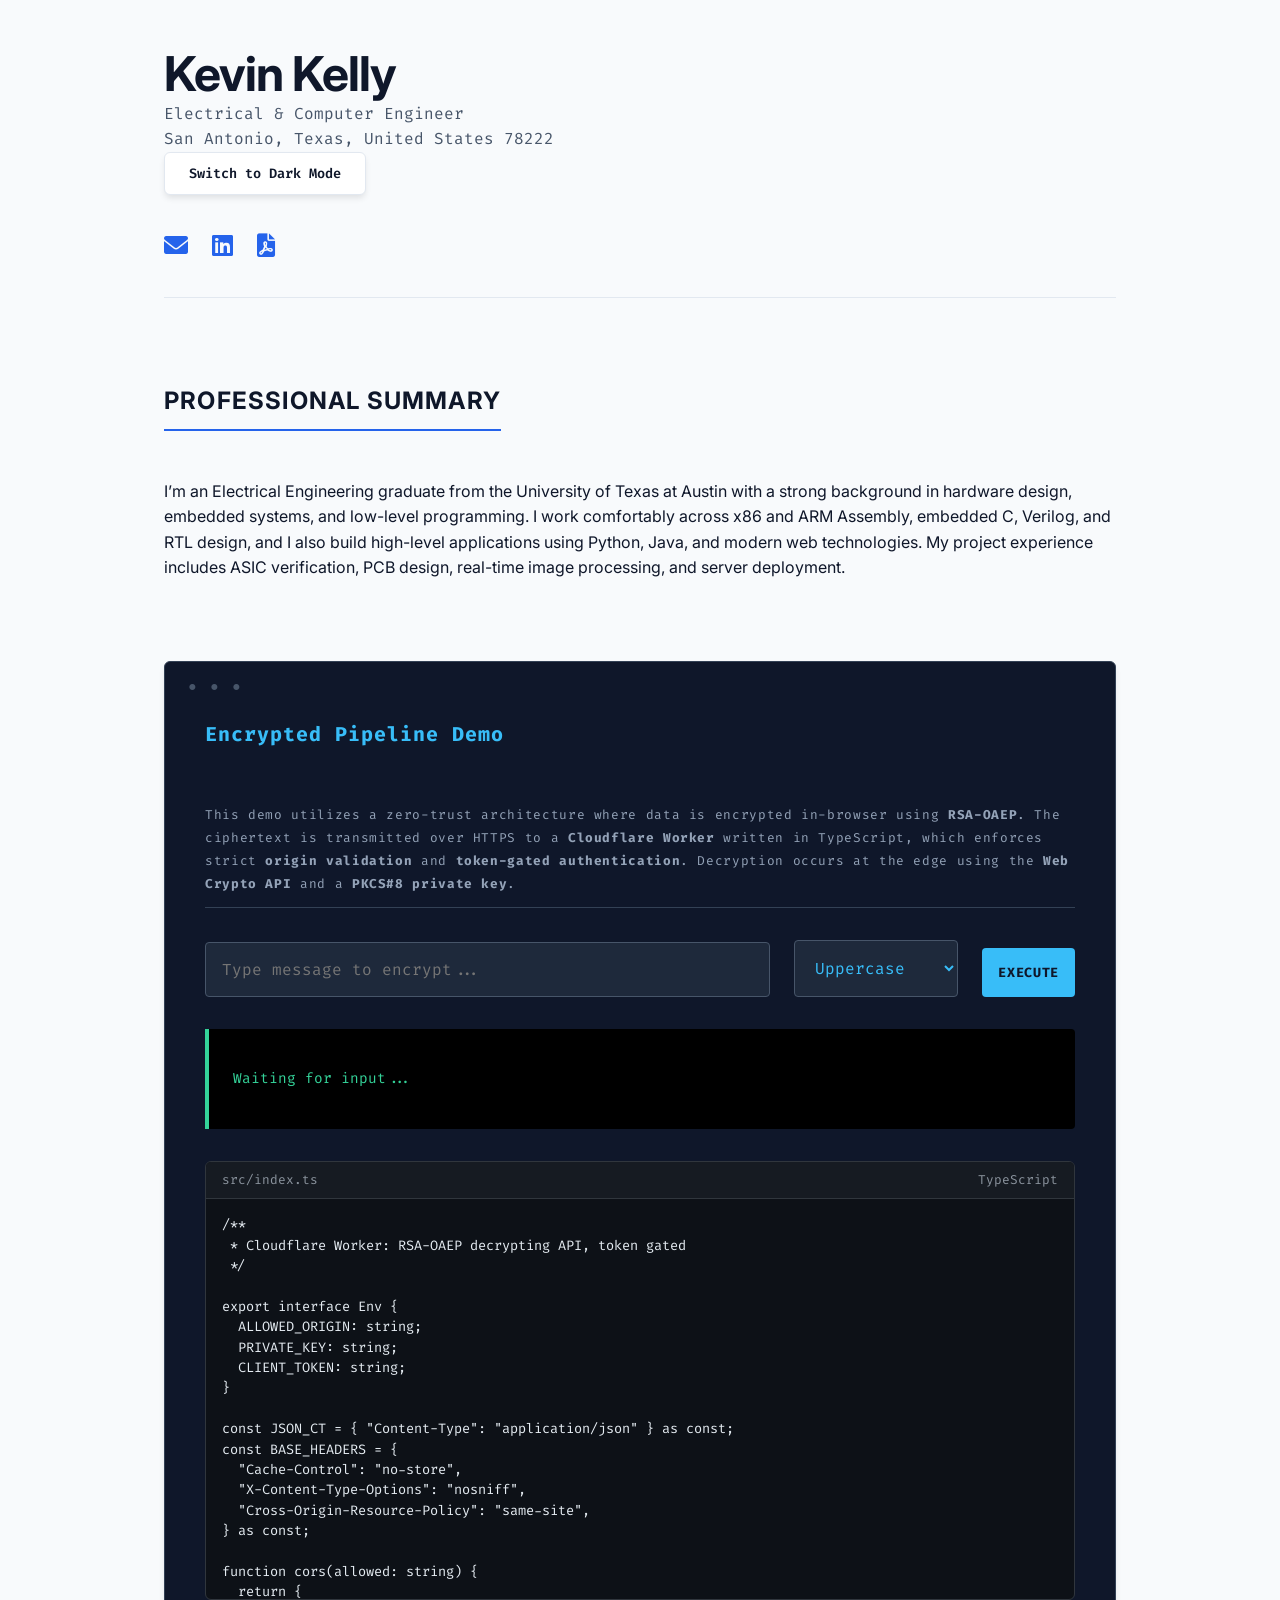
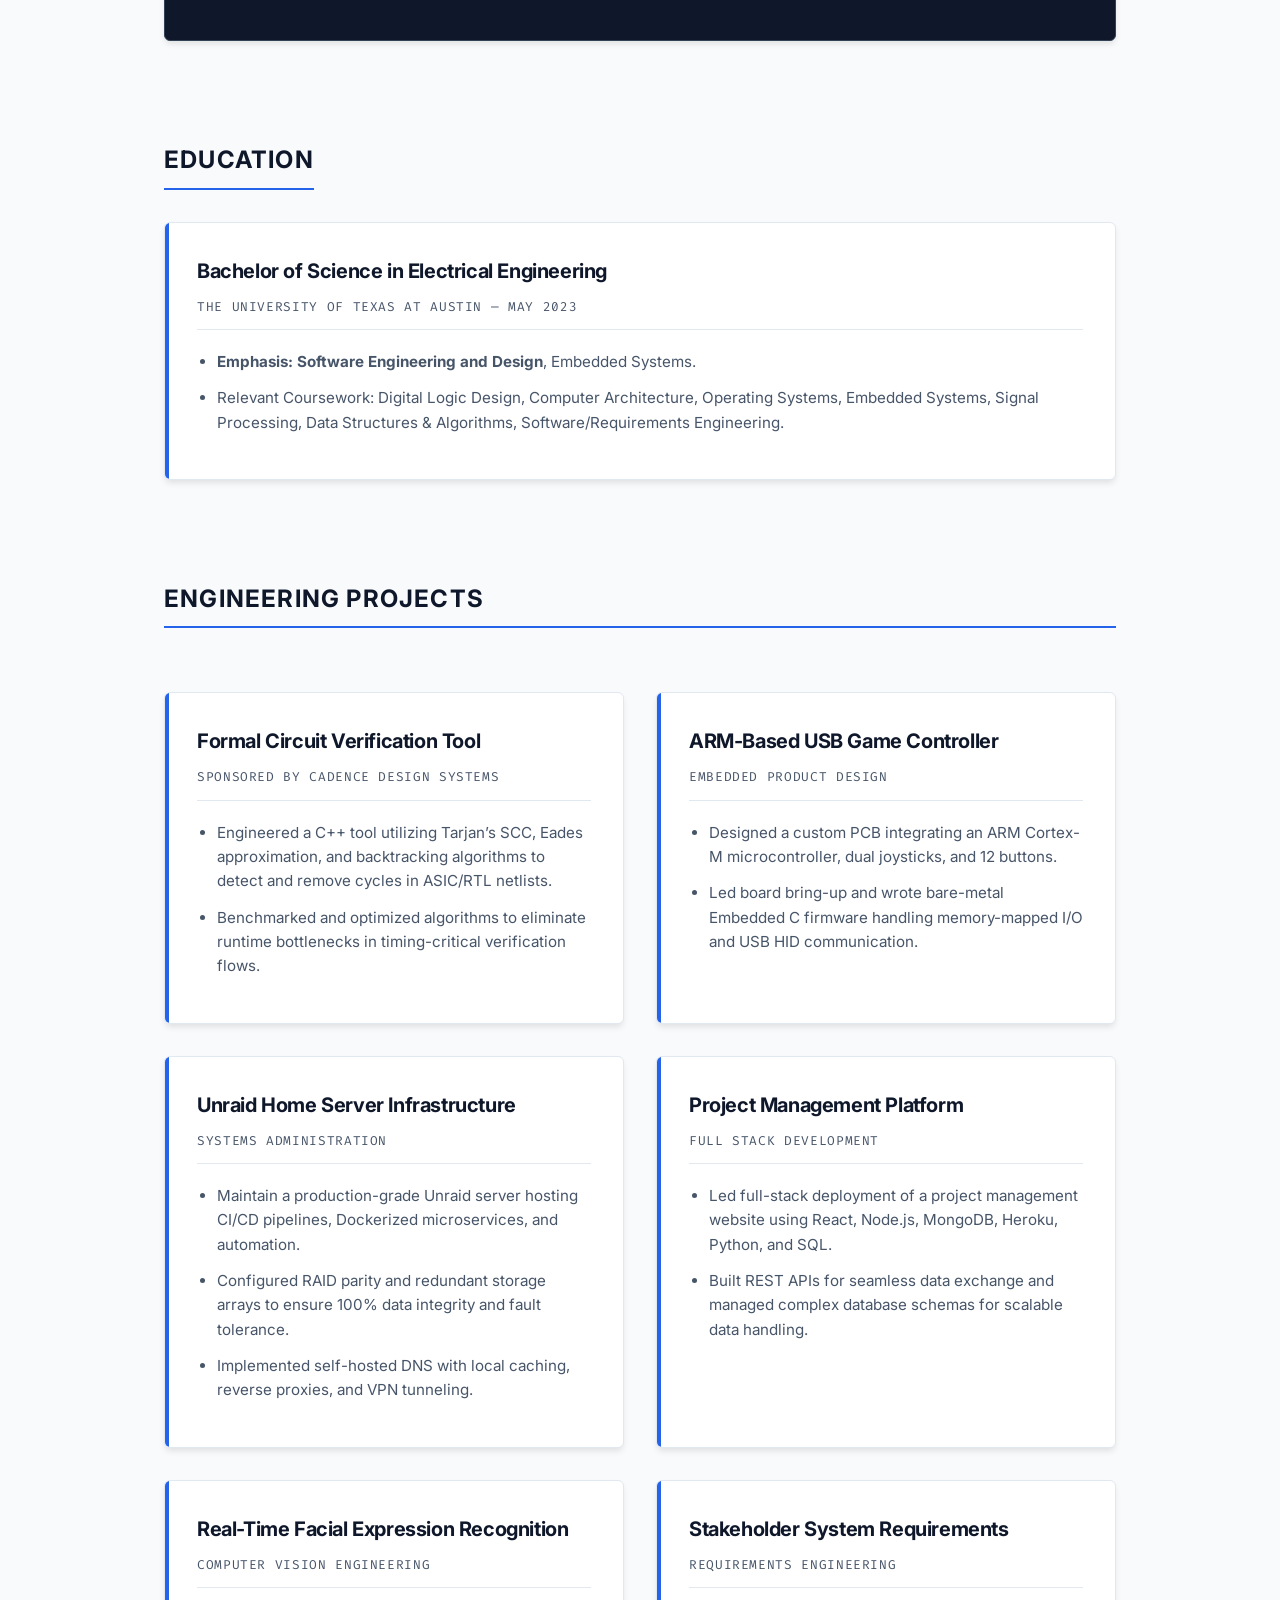
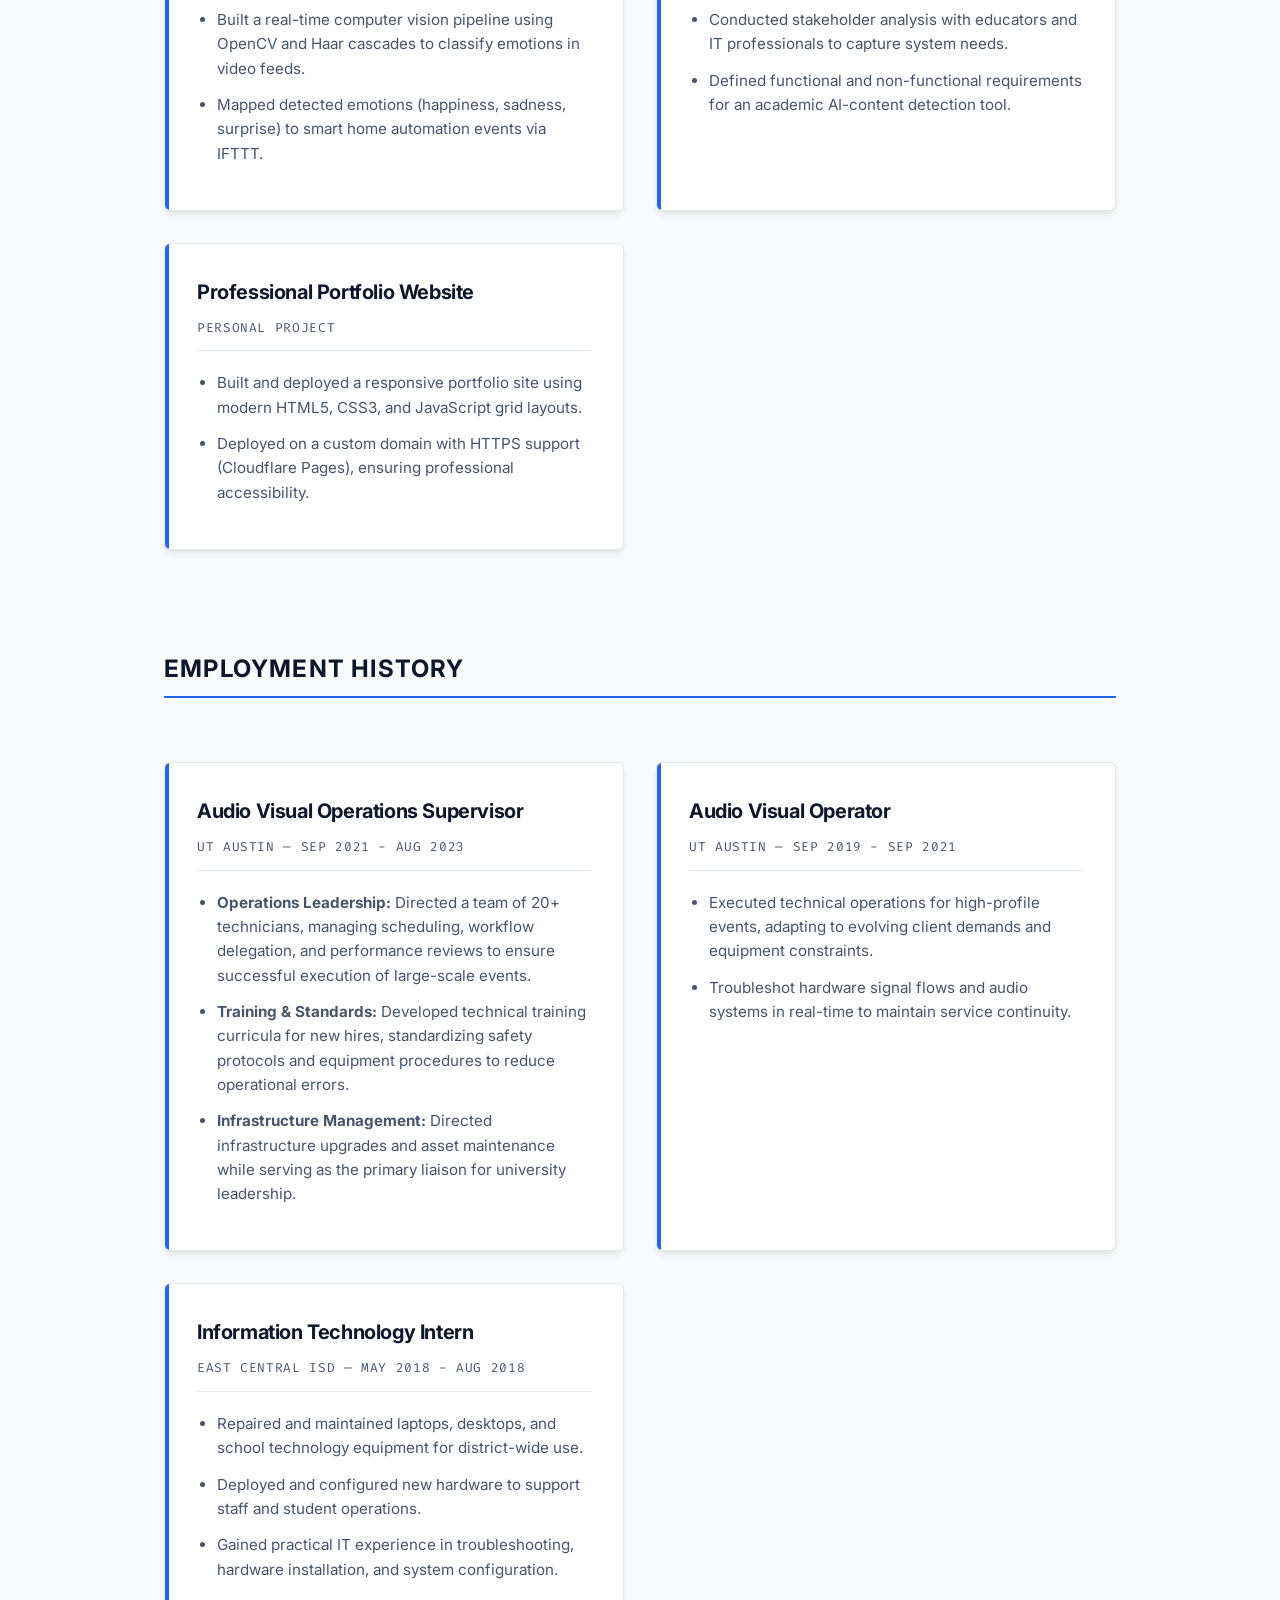
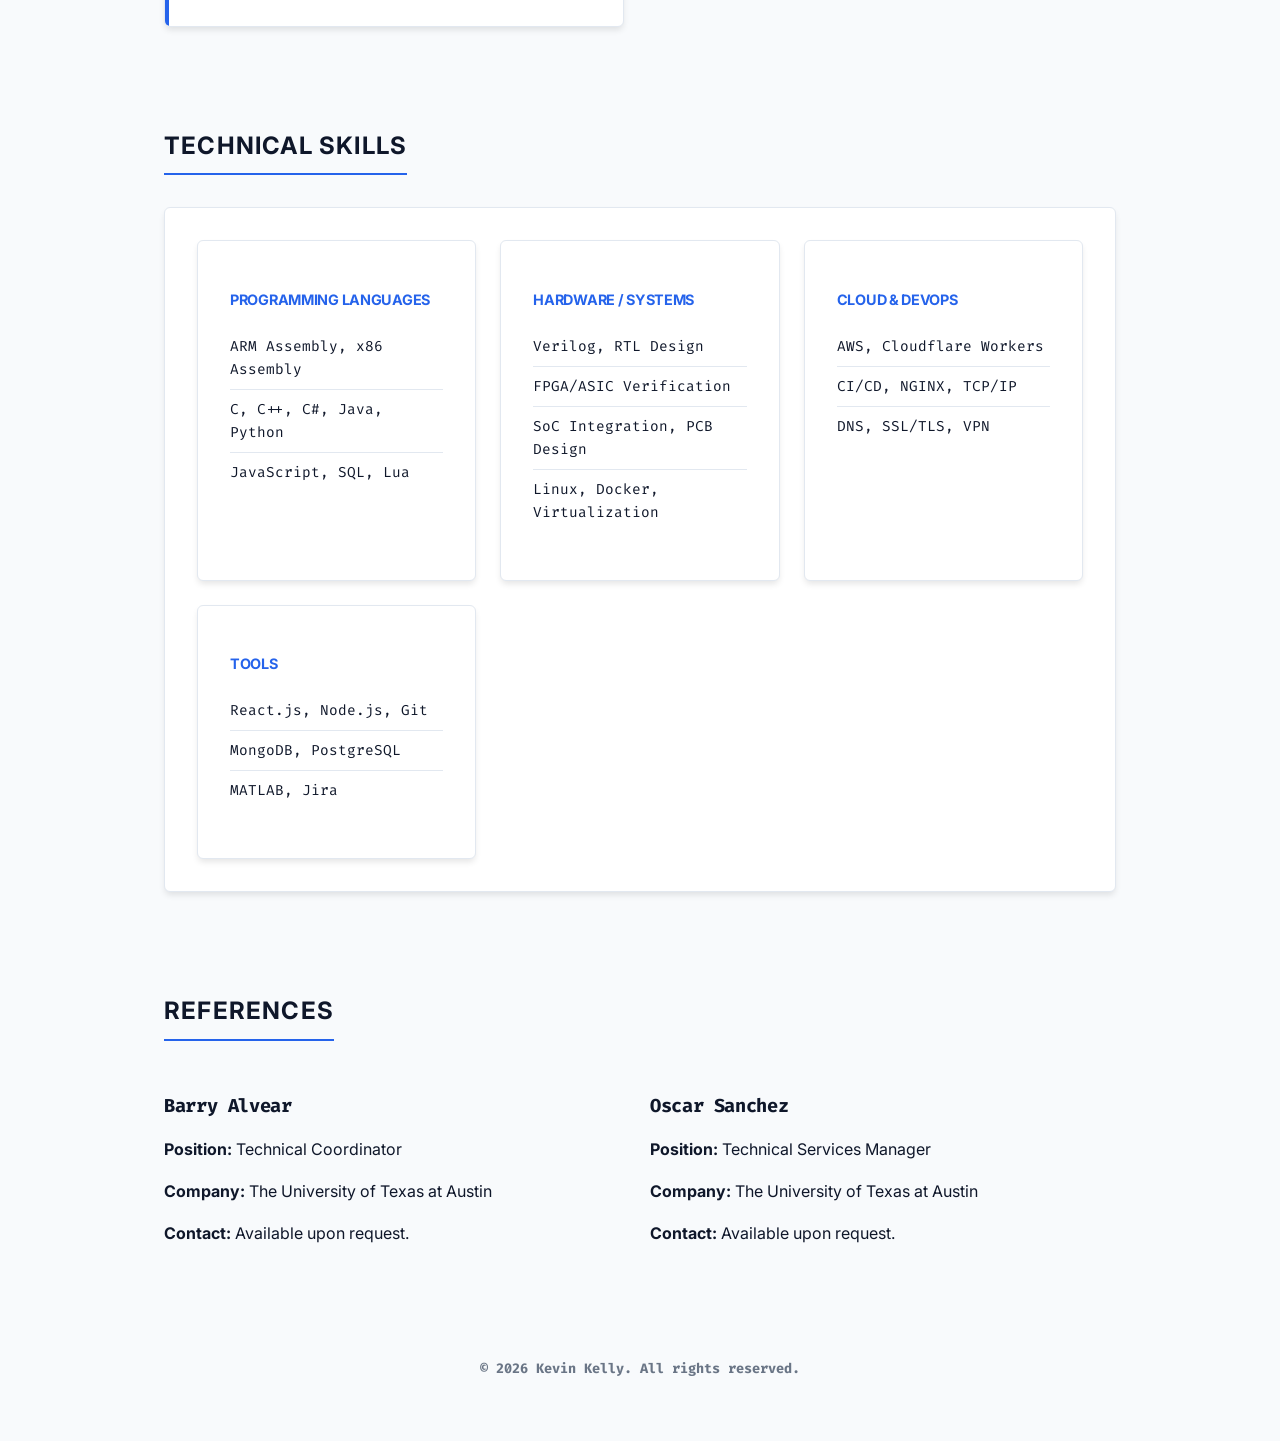
==== commit 7d7fba40: "Update index.html" ====
--- a/index.html
+++ b/index.html
@@ -4,8 +4,7 @@
 <head>
     <meta charset="UTF-8" />
     <meta name="viewport" content="width=device-width, initial-scale=1.0" />
-    <meta name="description" content="Kevin Kelly's professional portfolio showcasing expertise in electrical and computer engineering, including hardware and software projects, employment history, and education.">
-    <meta name="keywords" content="Kevin Kelly, Electrical Engineer, Computer Engineer, hardware engineering, software engineering, projects, employment history, education, portfolio">
+    <meta name="description" content="Kevin Kelly's professional portfolio showcasing expertise in electrical and computer engineering.">
     <meta name="author" content="Kevin Kelly">
 
     <meta property="og:title" content="Kevin Kelly - Electrical & Computer Engineer">
@@ -13,26 +12,17 @@
     <meta property="og:image" content="https://resume.kevinwaynekelly.com/images/og-image.jpeg">
     <meta property="og:url" content="https://resume.kevinwaynekelly.com/">
     <meta property="og:type" content="website">
-    <meta property="og:locale" content="en_US">
-    <meta property="og:site_name" content="Kevin Kelly's Portfolio">
-
-    <meta name="twitter:card" content="summary_large_image">
-    <meta name="twitter:title" content="Kevin Kelly - Electrical & Computer Engineer">
-    <meta name="twitter:description" content="Showcasing expertise in electrical and computer engineering, including hardware and software projects, employment history, and education.">
-    <meta name="twitter:image" content="https://resume.kevinwaynekelly.com/images/og-image.jpeg">
+    
+    <title>Kevin Kelly - Electrical & Computer Engineer</title>
 
     <link rel="icon" type="image/png" sizes="32x32" href="/images/favicon-32x32.png">
-    <link rel="apple-touch-icon" href="/images/apple-touch-icon.png">
-
     <link rel="stylesheet" href="/css/site.css">
-
     <link rel="stylesheet" href="https://cdnjs.cloudflare.com/ajax/libs/font-awesome/6.0.0-beta3/css/all.min.css">
-
-    <title>Kevin Kelly - Electrical & Computer Engineer</title>
 </head>
 
 <body>
     <div class="code-container">
+        
         <header>
             <div>
                 <h1>Kevin Kelly</h1>
@@ -41,232 +31,285 @@
                 <button id="theme-toggle" aria-label="Toggle theme">Switch to Dark Mode</button>
             </div>
             <nav>
-                <p><a href="mailto:kevinwaynekelly@gmail.com" aria-label="Email Kevin Kelly"><i class="fas fa-envelope"></i></a></p>
-                <p><a href="https://www.linkedin.com/in/kevinwaynekelly/" target="_blank" aria-label="LinkedIn"><i class="fab fa-linkedin"></i></a></p>
-                <p><a href="/docs/Kevin_Kelly_resume.pdf" target="_blank" aria-label="Resume"><i class="fas fa-file-pdf"></i></a></p>
+                <a href="mailto:kevinwaynekelly@gmail.com" aria-label="Email"><i class="fas fa-envelope"></i></a>
+                <a href="https://www.linkedin.com/in/kevinwaynekelly/" target="_blank" aria-label="LinkedIn"><i class="fab fa-linkedin"></i></a>
+                <a href="/docs/Kevin_Kelly_resume.pdf" target="_blank" aria-label="Resume PDF"><i class="fas fa-file-pdf"></i></a>
             </nav>
         </header>
+
         <main>
             <section id="professional-summary">
-                <h2><i class="fas fa-user"></i> Professional Summary</h2>
-                <p>I’m an Electrical Engineering graduate from the University of Texas at Austin with a strong background in hardware design, embedded systems, and low-level programming. I work comfortably across x86 and ARM Assembly, embedded C, Verilog, and RTL design, and I also build high-level applications using Python, Java, and modern web technologies. My project experience includes ASIC verification, PCB design, real-time image processing, and server deployment. I’m looking for roles in ASIC or RTL engineering, embedded development, or systems programming where I can tackle high-performance computing and hardware–software integration challenges.</p>
+                <h2>Professional Summary</h2>
+                <p>I’m an Electrical Engineering graduate from the University of Texas at Austin with a strong background in hardware design, embedded systems, and low-level programming. I work comfortably across x86 and ARM Assembly, embedded C, Verilog, and RTL design, and I also build high-level applications using Python, Java, and modern web technologies. My project experience includes ASIC verification, PCB design, real-time image processing, and server deployment.</p>
             </section>
             
             <section id="api-demo">
-                <h2>
-			<i class="fas fa-wand-magic-sparkles" aria-hidden="true"></i>
-			<span class="sr-only">Encrypted Pipeline Demo</span>
-			Encrypted Pipeline Demo
-		  </h2>
+                <h2>Encrypted Pipeline Demo</h2>
                 <p class="sub-info">
-                    This demo utilizes a zero-trust architecture where data is encrypted in-browser using <strong>RSA-OAEP</strong>. The ciphertext is transmitted over HTTPS to a <strong>Cloudflare Worker</strong> written in TypeScript, which enforces strict <strong>origin validation</strong> and <strong>token-gated authentication</strong>. Decryption occurs at the edge using the <strong>Web Crypto API</strong> and a <strong>PKCS#8 private key</strong>, ensuring that sensitive plaintext is never exposed to the network or stored insecurely.
+                    This demo utilizes a zero-trust architecture where data is encrypted in-browser using <strong>RSA-OAEP</strong>. The ciphertext is transmitted over HTTPS to a <strong>Cloudflare Worker</strong> written in TypeScript, which enforces strict <strong>origin validation</strong> and <strong>token-gated authentication</strong>. Decryption occurs at the edge using the <strong>Web Crypto API</strong> and a <strong>PKCS#8 private key</strong>.
                 </p>
+                
                 <div class="grid">
-                    <label>
-                        <span>Your text</span>
-                        <input id="demo-text" placeholder="Type something..." />
-                    </label>
-                    <label>
-                        <span>Mode</span>
-                        <select id="demo-mode">
-                            <option value="uppercase">Uppercase</option>
-                            <option value="reverse">Reverse</option>
-                            <option value="sparkles">Sparkles ✨</option>
-                            <option value="snake">snake_case</option>
-                        </select>
-                    </label>
-                    <button id="demo-send">Send to API</button>
+                    <input id="demo-text" placeholder="Type message to encrypt..." />
+                    <select id="demo-mode">
+                        <option value="uppercase">Uppercase</option>
+                        <option value="reverse">Reverse</option>
+                        <option value="sparkles">Sparkles ✨</option>
+                        <option value="snake">snake_case</option>
+                    </select>
+                    <button id="demo-send">Execute</button>
                 </div>
                 <div class="summary-panel summary-panel--dark">
-                    <pre id="demo-summary">—</pre>
+                    <pre id="demo-summary">Waiting for input...</pre>
+                </div>
+
+                <div class="code-window">
+                    <div class="code-header">
+                        <span>src/index.ts</span>
+                        <span>TypeScript</span>
+                    </div>
+                    <div class="code-content">
+<pre><code>/**
+ * Cloudflare Worker: RSA-OAEP decrypting API, token gated
+ */
+
+export interface Env {
+  ALLOWED_ORIGIN: string;
+  PRIVATE_KEY: string;
+  CLIENT_TOKEN: string;
+}
+
+const JSON_CT = { "Content-Type": "application/json" } as const;
+const BASE_HEADERS = {
+  "Cache-Control": "no-store",
+  "X-Content-Type-Options": "nosniff",
+  "Cross-Origin-Resource-Policy": "same-site",
+} as const;
+
+function cors(allowed: string) {
+  return {
+    "Access-Control-Allow-Origin": allowed,
+    "Access-Control-Allow-Methods": "POST, OPTIONS",
+    "Access-Control-Allow-Headers": "Content-Type, X-Client-Token",
+  };
+}
+
+async function importPrivateKey(pkcs8Pem: string): Promise&lt;CryptoKey&gt; {
+  // Convert PEM to ArrayBuffer and import via Web Crypto API
+  const pkcs8 = pemToPkcs8Bytes(pkcs8Pem);
+  return await crypto.subtle.importKey(
+    "pkcs8", pkcs8,
+    { name: "RSA-OAEP", hash: "SHA-256" },
+    false, ["decrypt"]
+  );
+}
+
+export default {
+  async fetch(request: Request, env: Env): Promise&lt;Response&gt; {
+    const allowedOrigin = env.ALLOWED_ORIGIN;
+    
+    // 1. Strict Origin Check
+    const origin = request.headers.get("Origin");
+    if (!origin || origin !== allowedOrigin) return jerr(403, allowedOrigin);
+
+    // 2. Token Gate
+    const tok = request.headers.get("X-Client-Token");
+    if (!tok || tok !== env.CLIENT_TOKEN) return jerr(401, allowedOrigin);
+
+    // 3. Decrypt Payload
+    try {
+      const payload = await request.json();
+      const key = await importPrivateKey(env.PRIVATE_KEY);
+      const ctBytes = base64urlToBytes(payload.ciphertext);
+      
+      const plainBuf = await crypto.subtle.decrypt(
+        { name: "RSA-OAEP" }, key, ctBytes
+      );
+      
+      // 4. Transform & Return
+      const plainJson = new TextDecoder().decode(plainBuf);
+      const body = JSON.parse(plainJson);
+      return new Response(JSON.stringify({ 
+        ok: true, 
+        transformed: transform(body.text, body.mode) 
+      }), {
+        headers: { ...BASE_HEADERS, ...cors(allowedOrigin), ...JSON_CT }
+      });
+    } catch (e) {
+      return jerr(400, allowedOrigin);
+    }
+  },
+} satisfies ExportedHandler&lt;Env&gt;;</code></pre>
+                    </div>
                 </div>
             </section>
 
             <section id="education">
-                <h2><i class="fas fa-graduation-cap"></i> Education</h2>
+                <h2>Education</h2>
                 <article>
                     <h3>Bachelor of Science in Electrical Engineering</h3>
-                    <p class="sub-info">The University of Texas at Austin, Austin, TX — May 2023</p>
-                    <ul>
-                        <li><strong>Emphasis: Software Engineering and Design</strong>, Embedded Systems, Computer Architecture.</li>
-                        <li>Built strong foundations in hardware design, embedded systems, and computer engineering.</li>
-                        <li>Applied low-level programming skills in x86 Assembly, ARM Assembly, Verilog, RTL Design.</li>
-                        <li>Gained proficiency in high-level languages including C, C++, Java, Python, JavaScript, SQL, HTML/CSS.</li>
+                    <span class="sub-info">The University of Texas at Austin — May 2023</span>
+                    <ul>
+                        <li><strong>Emphasis: Software Engineering and Design</strong>, Embedded Systems.</li>
                         <li>Relevant Coursework: Digital Logic Design, Computer Architecture, Operating Systems, Embedded Systems, Signal Processing, Data Structures & Algorithms, Software/Requirements Engineering.</li>
                     </ul>
                 </article>
             </section>
 
             <section id="projects">
-                <h2><i class="fas fa-tasks"></i> Projects</h2>
+                <h2>Engineering Projects</h2>
 
                 <article>
                     <h3>Formal Circuit Verification Tool</h3>
-                    <p class="sub-info">Sponsored by Cadence Design Systems Inc.</p>
+                    <span class="sub-info">Sponsored by Cadence Design Systems</span>
                     <ul>
                         <li>Engineered a C++ tool utilizing Tarjan’s SCC, Eades approximation, and backtracking algorithms to detect and remove cycles in ASIC/RTL netlists.</li>
                         <li>Benchmarked and optimized algorithms to eliminate runtime bottlenecks in timing-critical verification flows.</li>
-                        <li>Prepared large RTL designs for industrial use in Cadence’s verification toolchain.</li>
                     </ul>
                 </article>
 
                 <article>
                     <h3>ARM-Based USB Game Controller</h3>
-                    <p class="sub-info">Embedded Product Design</p>
+                    <span class="sub-info">Embedded Product Design</span>
                     <ul>
                         <li>Designed a custom PCB integrating an ARM Cortex-M microcontroller, dual joysticks, and 12 buttons.</li>
                         <li>Led board bring-up and wrote bare-metal Embedded C firmware handling memory-mapped I/O and USB HID communication.</li>
-                        <li>Designed end-to-end solution from hardware schematics through embedded firmware integration.</li>
                     </ul>
                 </article>
 
                 <article>
                     <h3>Unraid Home Server Infrastructure</h3>
-                    <p class="sub-info">Systems Administration</p>
+                    <span class="sub-info">Systems Administration</span>
                     <ul>
                         <li>Maintain a production-grade Unraid server hosting CI/CD pipelines, Dockerized microservices, and automation.</li>
                         <li>Configured RAID parity and redundant storage arrays to ensure 100% data integrity and fault tolerance.</li>
-                        <li>Implemented self-hosted DNS with local caching, reverse proxies, and VPN tunneling to improve security.</li>
-                        <li>Demonstrated applied experience in container orchestration, virtualization, and sysadmin practices.</li>
+                        <li>Implemented self-hosted DNS with local caching, reverse proxies, and VPN tunneling.</li>
                     </ul>
                 </article>
 
                 <article>
                     <h3>Project Management Platform</h3>
-                    <p class="sub-info">Full Stack Development</p>
+                    <span class="sub-info">Full Stack Development</span>
                     <ul>
                         <li>Led full-stack deployment of a project management website using React, Node.js, MongoDB, Heroku, Python, and SQL.</li>
                         <li>Built REST APIs for seamless data exchange and managed complex database schemas for scalable data handling.</li>
-                        <li>Delivered a production-ready platform demonstrating full-stack engineering capabilities.</li>
                     </ul>
                 </article>
 
                 <article>
                     <h3>Real-Time Facial Expression Recognition</h3>
-                    <p class="sub-info">Computer Vision Engineering</p>
+                    <span class="sub-info">Computer Vision Engineering</span>
                     <ul>
                         <li>Built a real-time computer vision pipeline using OpenCV and Haar cascades to classify emotions in video feeds.</li>
                         <li>Mapped detected emotions (happiness, sadness, surprise) to smart home automation events via IFTTT.</li>
-                        <li>Demonstrated integration of embedded software, computer vision, and IoT systems.</li>
                     </ul>
                 </article>
 
                 <article>
                     <h3>Stakeholder System Requirements</h3>
-                    <p class="sub-info">Requirements Engineering</p>
+                    <span class="sub-info">Requirements Engineering</span>
                     <ul>
                         <li>Conducted stakeholder analysis with educators and IT professionals to capture system needs.</li>
                         <li>Defined functional and non-functional requirements for an academic AI-content detection tool.</li>
-                        <li>Outlined integration with existing learning management systems to ensure adoption.</li>
-                        <li>Produced a structured, traceable requirements document for system development.</li>
                     </ul>
                 </article>
 
                 <article>
                     <h3>Professional Portfolio Website</h3>
-                    <p class="sub-info">Personal Project</p>
-                    <ul>
-                        <li>Built and deployed a responsive portfolio site (<a href="https://resume.kevinwaynekelly.com" target="_blank">resume.kevinwaynekelly.com</a>) to showcase education, projects, and employment history.</li>
-                        <li>Implemented modern web standards: HTML5, CSS3, JavaScript, and grid/flex layouts with a fully responsive design.</li>
-                        <li>Added dark mode toggle, custom theming, OpenGraph/Twitter meta tags, and SEO optimization for professional presentation.</li>
+                    <span class="sub-info">Personal Project</span>
+                    <ul>
+                        <li>Built and deployed a responsive portfolio site using modern HTML5, CSS3, and JavaScript grid layouts.</li>
                         <li>Deployed on a custom domain with HTTPS support (Cloudflare Pages), ensuring professional accessibility.</li>
                     </ul>
                 </article>
-
             </section>
             
             <section id="employment-history">
-                <h2><i class="fas fa-briefcase"></i> Employment History</h2>
+                <h2>Employment History</h2>
 
                 <article>
                     <h3>Audio Visual Operations Supervisor</h3>
-                    <p class="sub-info">The University of Texas at Austin, Austin, TX — Sep 2021 - Aug 2023</p>
+                    <span class="sub-info">UT Austin — Sep 2021 - Aug 2023</span>
                     <ul>
                         <li><strong>Operations Leadership:</strong> Directed a team of 20+ technicians, managing scheduling, workflow delegation, and performance reviews to ensure successful execution of large-scale events.</li>
                         <li><strong>Training & Standards:</strong> Developed technical training curricula for new hires, standardizing safety protocols and equipment procedures to reduce operational errors.</li>
-                        <li><strong>Infrastructure Management:</strong> Directed infrastructure upgrades and asset maintenance while serving as the primary liaison for university leadership to resolve real-time logistical escalations.</li>
-                    </ul>
-                </article>
-
-                <article>
-                    <h3>Audio Visual Operator / Technical Assistant</h3>
-                    <p class="sub-info">The University of Texas at Austin, Austin, TX — Sep 2019 - Sep 2021</p>
+                        <li><strong>Infrastructure Management:</strong> Directed infrastructure upgrades and asset maintenance while serving as the primary liaison for university leadership.</li>
+                    </ul>
+                </article>
+
+                <article>
+                    <h3>Audio Visual Operator</h3>
+                    <span class="sub-info">UT Austin — Sep 2019 - Sep 2021</span>
                     <ul>
                         <li>Executed technical operations for high-profile events, adapting to evolving client demands and equipment constraints.</li>
                         <li>Troubleshot hardware signal flows and audio systems in real-time to maintain service continuity.</li>
-                        <li>Collaborated directly with clients to deliver professional live sound services at high-profile venues.</li>
-                    </ul>
-                </article>
-
+                    </ul>
+                </article>
+
+                <article>
+                    <h3>Information Technology Intern</h3>
+                    <span class="sub-info">East Central ISD — May 2018 - Aug 2018</span>
+                    <ul>
+                        <li>Repaired and maintained laptops, desktops, and school technology equipment for district-wide use.</li>
+                        <li>Deployed and configured new hardware to support staff and student operations.</li>
+                        <li>Gained practical IT experience in troubleshooting, hardware installation, and system configuration.</li>
+                    </ul>
+                </article>
             </section>
             
             <section id="skills">
-                <h2><i class="fas fa-code"></i> Skills</h2>
-
-                <div style="
-			display: grid;
-			grid-template-columns: repeat(auto-fit, minmax(260px, 1fr));
-			gap: 20px;
-			align-items: start;
-		  ">
-
+                <h2>Technical Skills</h2>
+                <div style="display: grid; grid-template-columns: repeat(auto-fit, minmax(250px, 1fr)); gap: 1.5rem;">
                     <div>
                         <h3>Programming Languages</h3>
                         <ul>
                             <li>ARM Assembly, x86 Assembly</li>
                             <li>C, C++, C#, Java, Python</li>
-                            <li>JavaScript, SQL, Lua, HTML5, CSS</li>
+                            <li>JavaScript, SQL, Lua</li>
                         </ul>
                     </div>
-
                     <div>
                         <h3>Hardware / Systems</h3>
                         <ul>
-                            <li>Verilog, RTL Design, Digital Logic</li>
-                            <li>FPGA/ASIC Verification, PCB Design</li>
-                            <li>SoC Integration, Embedded Systems</li>
-                            <li>System Architecture, Linux, Docker</li>
+                            <li>Verilog, RTL Design</li>
+                            <li>FPGA/ASIC Verification</li>
+                            <li>SoC Integration, PCB Design</li>
+                            <li>Linux, Docker, Virtualization</li>
                         </ul>
                     </div>
-
                     <div>
                         <h3>Cloud & DevOps</h3>
                         <ul>
-                            <li>AWS, Cloudflare Workers, CI/CD</li>
-                            <li>NGINX, TCP/IP, DNS, SSL/TLS</li>
-                            <li>VPN, Virtualization</li>
+                            <li>AWS, Cloudflare Workers</li>
+                            <li>CI/CD, NGINX, TCP/IP</li>
+                            <li>DNS, SSL/TLS, VPN</li>
                         </ul>
                     </div>
-
                     <div>
-                        <h3>Frameworks / Tools</h3>
+                        <h3>Tools</h3>
                         <ul>
-                            <li>React.js, Node.js, OpenCV, Git</li>
-                            <li>MongoDB, PostgreSQL, Redis</li>
-                            <li>MATLAB, Jira, Unit Testing</li>
+                            <li>React.js, Node.js, Git</li>
+                            <li>MongoDB, PostgreSQL</li>
+                            <li>MATLAB, Jira</li>
                         </ul>
                     </div>
-
                 </div>
             </section>
 
             <section id="references">
-                <h2><i class="fas fa-address-book"></i> References</h2>
-                <p>The following are references who can attest to my professional qualifications and work experience:</p>
+                <h2>References</h2>
                 <div style="display: grid; grid-template-columns: 1fr 1fr; gap: 20px;">
                     <div class="reference-item">
                         <h3>Barry Alvear</h3>
                         <p><strong>Position:</strong> Technical Coordinator</p>
                         <p><strong>Company:</strong> The University of Texas at Austin</p>
-                        <p><strong>Email:</strong> Available upon request.</p>
-                        <p><strong>Phone:</strong> Available upon request.</p>
+                        <p><strong>Contact:</strong> Available upon request.</p>
                     </div>
                     <div class="reference-item">
                         <h3>Oscar Sanchez</h3>
                         <p><strong>Position:</strong> Technical Services Manager</p>
                         <p><strong>Company:</strong> The University of Texas at Austin</p>
-                        <p><strong>Email:</strong> Available upon request.</p>
-                        <p><strong>Phone:</strong> Available upon request.</p>
+                        <p><strong>Contact:</strong> Available upon request.</p>
                     </div>
                 </div>
             </section>
@@ -280,5 +323,4 @@
     <script src="/js/theme-footer.js"></script>
     <script src="/js/api-demo.js"></script>
 </body>
-
 </html>
--- a/css/site.css
+++ b/css/site.css
@@ -1,46 +1,40 @@
 /* =========================================
    1. SETUP & VARIABLES
    ========================================= */
-/* Import Professional Fonts */
 @import url('https://fonts.googleapis.com/css2?family=Fira+Code:wght@400;500&family=Inter:wght@300;400;600;700&display=swap');
 
 :root {
-    /* Light Mode Palette (Engineering Clean) */
-    --bg-body: #f8fafc;       /* Very light slate */
+    /* Light Mode: "Clean Lab" Aesthetic */
+    --bg-body: #f8fafc;       
     --bg-card: #ffffff;
-    --text-main: #1e293b;     /* Slate 800 */
-    --text-muted: #64748b;    /* Slate 500 */
-    --accent: #2563eb;        /* Royal Blue */
-    --accent-hover: #1d4ed8;
+    --text-main: #0f172a;     /* Deep Navy */
+    --text-muted: #475569;    /* Slate 600 */
+    --accent: #2563eb;        /* Engineering Blue */
     --border: #e2e8f0;
     
-    /* Terminal Colors (Always Dark) */
+    /* Terminal Colors (Fixed) */
     --term-bg: #0f172a;
     --term-text: #e2e8f0;
-    --term-accent: #38bdf8;   /* Sky Blue */
-    --term-success: #34d399;  /* Emerald */
-
-    /* Spacing & Radius */
-    --radius: 8px;
-    --shadow-sm: 0 1px 3px rgba(0,0,0,0.1);
-    --shadow-md: 0 4px 6px -1px rgba(0,0,0,0.1);
-    --shadow-lg: 0 10px 15px -3px rgba(0,0,0,0.1);
-}
-
-/* Dark Mode Palette */
+    --term-accent: #38bdf8;   /* Cyan */
+    --term-success: #34d399;  /* Matrix Green */
+
+    --radius: 6px; 
+    --shadow: 0 4px 6px -1px rgba(0, 0, 0, 0.1);
+}
+
+/* Dark Mode */
 body.dark-mode {
-    --bg-body: #0f172a;       /* Slate 900 */
-    --bg-card: #1e293b;       /* Slate 800 */
-    --text-main: #f1f5f9;     /* Slate 100 */
-    --text-muted: #94a3b8;    /* Slate 400 */
-    --accent: #38bdf8;        /* Sky Blue */
-    --accent-hover: #7dd3fc;
-    --border: #334155;
-    --shadow-sm: 0 1px 3px rgba(0,0,0,0.5);
-}
-
-/* =========================================
-   2. GLOBAL STYLES
+    --bg-body: #020617;       
+    --bg-card: #0f172a;       
+    --text-main: #f8fafc;
+    --text-muted: #94a3b8;
+    --accent: #60a5fa;        
+    --border: #1e293b;
+    --shadow: 0 4px 6px -1px rgba(0, 0, 0, 0.5);
+}
+
+/* =========================================
+   2. GLOBAL LAYOUT
    ========================================= */
 * { box-sizing: border-box; }
 
@@ -54,116 +48,150 @@
     transition: background-color 0.3s ease, color 0.3s ease;
 }
 
-/* Technical Font for Code-like elements */
-code, pre, .sub-info, .reference-item p strong, #demo-summary {
+/* Technical Font */
+code, pre, .sub-info, #demo-summary, input, select, button, .reference-item h3 {
     font-family: 'Fira Code', monospace;
 }
 
 h1, h2, h3 {
     font-weight: 700;
-    letter-spacing: -0.025em;
+    letter-spacing: -0.02em;
     margin-bottom: 0.5em;
     color: var(--text-main);
 }
 
-a { color: var(--accent); text-decoration: none; font-weight: 500; }
-a:hover { text-decoration: underline; }
-
-/* Wrapper */
+a { color: var(--accent); text-decoration: none; font-weight: 600; }
+a:hover { text-decoration: underline; text-underline-offset: 4px; }
+
 .code-container {
     max-width: 1000px;
     margin: 0 auto;
-    padding: 2rem 1.5rem;
-}
-
-/* =========================================
-   3. HEADER & NAV
+    padding: 3rem 1.5rem;
+}
+
+/* =========================================
+   3. HEADER & HERO
    ========================================= */
 header {
+    margin-bottom: 4rem;
+    border-bottom: 1px solid var(--border);
+    padding-bottom: 2rem;
     display: flex;
-    justify-content: space-between;
-    align-items: flex-start;
-    margin-bottom: 3rem;
-    border-bottom: 1px solid var(--border);
-    padding-bottom: 1.5rem;
-}
-
-header h1 { margin: 0; font-size: 2.5rem; }
-header p { color: var(--text-muted); margin: 0.5rem 0 0; }
-
-nav { display: flex; gap: 1rem; font-size: 1.5rem; margin-top: 1rem; }
-nav a { color: var(--text-muted); transition: color 0.2s; }
-nav a:hover { color: var(--accent); }
-
+    flex-direction: column;
+    gap: 1rem;
+}
+
+header h1 { 
+    font-size: 3rem; 
+    line-height: 1.1; 
+    margin: 0;
+}
+
+header p { 
+    font-family: 'Fira Code', monospace;
+    color: var(--text-muted); 
+    font-size: 1rem;
+    margin: 0;
+}
+
+nav { 
+    display: flex; 
+    gap: 1.5rem; 
+    font-size: 1.5rem; 
+    margin-top: 1rem;
+}
+
+/* Styled Button */
 #theme-toggle {
-    background: transparent;
+    background: var(--bg-card);
     border: 1px solid var(--border);
-    color: var(--text-muted);
-    padding: 0.5rem 1rem;
+    color: var(--text-main);
+    padding: 0.75rem 1.5rem;
     border-radius: var(--radius);
     cursor: pointer;
-    font-family: 'Inter', sans-serif;
-    font-size: 0.875rem;
-    margin-top: 1rem;
+    font-size: 0.85rem;
+    font-weight: 600;
+    align-self: flex-start;
     transition: all 0.2s;
+    box-shadow: var(--shadow);
 }
 
 #theme-toggle:hover {
     border-color: var(--accent);
     color: var(--accent);
-    background: rgba(37, 99, 235, 0.05);
-}
-
-/* =========================================
-   4. SECTIONS & GRID SYSTEM
-   ========================================= */
-section { margin-bottom: 4rem; }
+    transform: translateY(-1px);
+}
+
+/* =========================================
+   4. SECTIONS
+   ========================================= */
+section { margin-bottom: 5rem; }
 
 section h2 {
     font-size: 1.5rem;
-    border-bottom: 2px solid var(--border);
+    text-transform: uppercase;
+    letter-spacing: 0.05em;
+    border-bottom: 2px solid var(--accent);
     padding-bottom: 0.5rem;
-    margin-bottom: 1.5rem;
-    display: flex;
-    align-items: center;
-    gap: 0.75rem;
-}
-
-section h2 i { color: var(--accent); font-size: 1.25rem; }
-
-/* THE CARD GRID - This transforms lists into cards */
+    margin-bottom: 2rem;
+    display: inline-block;
+}
+
+/* =========================================
+   5. CARDS GRID (FIXED)
+   ========================================= */
 #projects, #employment-history {
     display: grid;
-    grid-template-columns: repeat(auto-fit, minmax(300px, 1fr));
-    gap: 1.5rem;
+    /* This creates responsive columns automatically */
+    grid-template-columns: repeat(auto-fit, minmax(350px, 1fr)); 
+    gap: 2rem;
+}
+
+/* THE FIX: Force the H2 to span the full width of the grid */
+#projects h2, #employment-history h2 {
+    grid-column: 1 / -1;
+    width: 100%;
 }
 
 article {
     background: var(--bg-card);
     border: 1px solid var(--border);
     border-radius: var(--radius);
-    padding: 1.5rem;
-    transition: transform 0.2s ease, box-shadow 0.2s ease;
+    padding: 2rem;
+    box-shadow: var(--shadow);
+    transition: transform 0.2s, box-shadow 0.2s;
+    position: relative;
+    overflow: hidden;
+    height: 100%;
     display: flex;
     flex-direction: column;
 }
 
+/* Tech Stripe */
+article::before {
+    content: "";
+    position: absolute;
+    left: 0;
+    top: 0;
+    bottom: 0;
+    width: 4px;
+    background: var(--accent);
+}
+
 article:hover {
     transform: translateY(-4px);
-    box-shadow: var(--shadow-lg);
+    box-shadow: 0 10px 20px -5px rgba(0, 0, 0, 0.1);
     border-color: var(--accent);
 }
 
-article h3 {
-    margin: 0 0 0.5rem 0;
-    font-size: 1.125rem;
-}
-
-/* Metadata styling (Dates, Company) */
+article h3 { margin-top: 0; font-size: 1.25rem; }
+
 .sub-info {
-    font-size: 0.85rem;
+    font-size: 0.8rem;
     color: var(--text-muted);
-    margin-bottom: 1rem;
+    text-transform: uppercase;
+    letter-spacing: 0.05em;
+    margin-bottom: 1.25rem;
     display: block;
     border-bottom: 1px solid var(--border);
     padding-bottom: 0.75rem;
@@ -173,140 +201,170 @@
     padding-left: 1.25rem;
     margin: 0;
     font-size: 0.95rem;
-    color: var(--text-muted); /* Slightly softer text for reading */
-}
-
-article li { margin-bottom: 0.5rem; }
-
-/* =========================================
-   5. THE "HACKER CONSOLE" (API DEMO)
+    color: var(--text-muted);
+}
+
+article li { margin-bottom: 0.75rem; }
+
+/* =========================================
+   6. TERMINAL DEMO
    ========================================= */
 #api-demo {
     background: var(--term-bg);
     color: var(--term-text);
-    padding: 2rem;
+    padding: 2.5rem;
     border-radius: var(--radius);
-    border: 1px solid var(--border);
-    box-shadow: var(--shadow-lg);
+    border: 1px solid #334155;
+    font-family: 'Fira Code', monospace;
+    position: relative;
+    box-shadow: var(--shadow);
+}
+
+#api-demo::before {
+    content: "● ● ●";
+    font-size: 0.7rem;
+    color: #475569;
+    letter-spacing: 4px;
+    position: absolute;
+    top: 1rem;
+    left: 1.5rem;
 }
 
 #api-demo h2 {
     color: var(--term-accent);
-    border-color: #334155;
+    border: none;
+    margin-top: 1rem;
+    font-family: 'Fira Code', monospace;
+    text-transform: none;
+    font-size: 1.25rem;
 }
 
 #api-demo .sub-info {
     color: #94a3b8;
+    text-transform: none;
     border-color: #334155;
-}
-
-/* Grid layout for the inputs */
+    line-height: 1.8;
+}
+
 #api-demo .grid {
     display: grid;
-    grid-template-columns: 1fr auto auto;
-    gap: 1rem;
-    margin-top: 1.5rem;
-    align-items: end;
-}
-
-/* Input Labels */
-#api-demo label {
-    display: flex;
-    flex-direction: column;
-    gap: 0.5rem;
-    font-size: 0.875rem;
-    font-weight: 600;
-    color: #cbd5e1;
-}
-
-/* Inputs styled like terminal fields */
+    grid-template-columns: 1fr;
+    gap: 1.5rem;
+    margin-top: 2rem;
+}
+
 #demo-text, #demo-mode {
     background: #1e293b;
     border: 1px solid #475569;
     color: var(--term-accent);
-    font-family: 'Fira Code', monospace;
-    padding: 0.75rem;
+    padding: 1rem;
     border-radius: 4px;
     font-size: 1rem;
-}
-
-#demo-text:focus, #demo-mode:focus {
-    outline: 2px solid var(--term-accent);
-    border-color: transparent;
-}
-
-/* The "Execute" Button */
+    width: 100%;
+}
+
 #demo-send {
     background: var(--term-accent);
     color: #0f172a;
-    font-family: 'Fira Code', monospace;
     font-weight: 700;
     text-transform: uppercase;
-    padding: 0.75rem 1.5rem;
+    padding: 1rem;
     border: none;
     border-radius: 4px;
     cursor: pointer;
-    transition: filter 0.2s;
-    height: 46px; /* Match input height */
-}
-
-#demo-send:hover { filter: brightness(1.1); }
-#demo-send:active { transform: translateY(1px); }
-
-/* The Output Screen */
+    width: 100%;
+    letter-spacing: 0.05em;
+}
+
+#demo-send:hover { background: #7dd3fc; }
+
 .summary-panel--dark {
-    background: #000000;
+    background: #000;
     border-left: 4px solid var(--term-success);
     color: var(--term-success);
-    padding: 1rem;
-    margin-top: 1.5rem;
-    font-family: 'Fira Code', monospace;
-    overflow-x: auto;
+    padding: 1.5rem;
+    margin-top: 2rem;
+    font-size: 0.9rem;
     border-radius: 0 4px 4px 0;
 }
 
-/* Responsive adjustments for the Console */
-@media (max-width: 640px) {
-    #api-demo .grid { grid-template-columns: 1fr; }
-    #demo-send { width: 100%; }
-}
-
-/* =========================================
-   6. SKILLS & FOOTER
+@media (min-width: 640px) {
+    #api-demo .grid {
+        grid-template-columns: 1fr auto auto;
+        align-items: end;
+    }
+    #demo-send { width: auto; }
+}
+
+/* =========================================
+   7. SKILLS & FOOTER
    ========================================= */
 #skills div {
     background: var(--bg-card);
     border: 1px solid var(--border);
-    padding: 1.5rem;
+    padding: 2rem;
     border-radius: var(--radius);
-}
-
-#skills ul {
-    list-style: none;
-    padding: 0;
-    margin: 0;
-}
+    box-shadow: var(--shadow);
+}
+
+#skills h3 { 
+    font-size: 0.9rem; 
+    text-transform: uppercase; 
+    color: var(--accent); 
+    margin-bottom: 1rem;
+}
+
+#skills ul { list-style: none; padding: 0; }
 
 #skills li {
     font-family: 'Fira Code', monospace;
     font-size: 0.9rem;
-    margin-bottom: 0.5rem;
-    color: var(--text-muted);
-}
-
-#skills li::before {
-    content: ">";
-    color: var(--accent);
-    margin-right: 0.5rem;
-    font-weight: bold;
-}
-
-/* Footer */
+    color: var(--text-main);
+    padding: 0.5rem 0;
+    border-bottom: 1px solid var(--border);
+}
+#skills li:last-child { border-bottom: none; }
+
 footer {
     text-align: center;
-    margin-top: 4rem;
-    padding-top: 2rem;
-    border-top: 1px solid var(--border);
+    margin-top: 6rem;
     color: var(--text-muted);
-    font-size: 0.9rem;
-}
+    font-size: 0.85rem;
+    font-family: 'Fira Code', monospace;
+    opacity: 0.8;
+}
+
+/* =========================================
+   8. SOURCE CODE WINDOW
+   ========================================= */
+.code-window {
+    margin-top: 2rem;
+    background: #0d1117; /* Darker Github-like bg */
+    border: 1px solid #30363d;
+    border-radius: 6px;
+    overflow: hidden;
+}
+
+.code-header {
+    background: #161b22;
+    padding: 0.5rem 1rem;
+    border-bottom: 1px solid #30363d;
+    font-family: 'Fira Code', monospace;
+    font-size: 0.8rem;
+    color: #8b949e;
+    display: flex;
+    justify-content: space-between;
+    align-items: center;
+}
+
+.code-content {
+    padding: 1rem;
+    overflow-x: auto;
+    overflow-y: auto;
+    max-height: 400px; /* Scrollable height */
+    font-size: 0.85rem;
+    line-height: 1.5;
+    color: #e6edf3;
+}
+
+.code-content pre { margin: 0; }
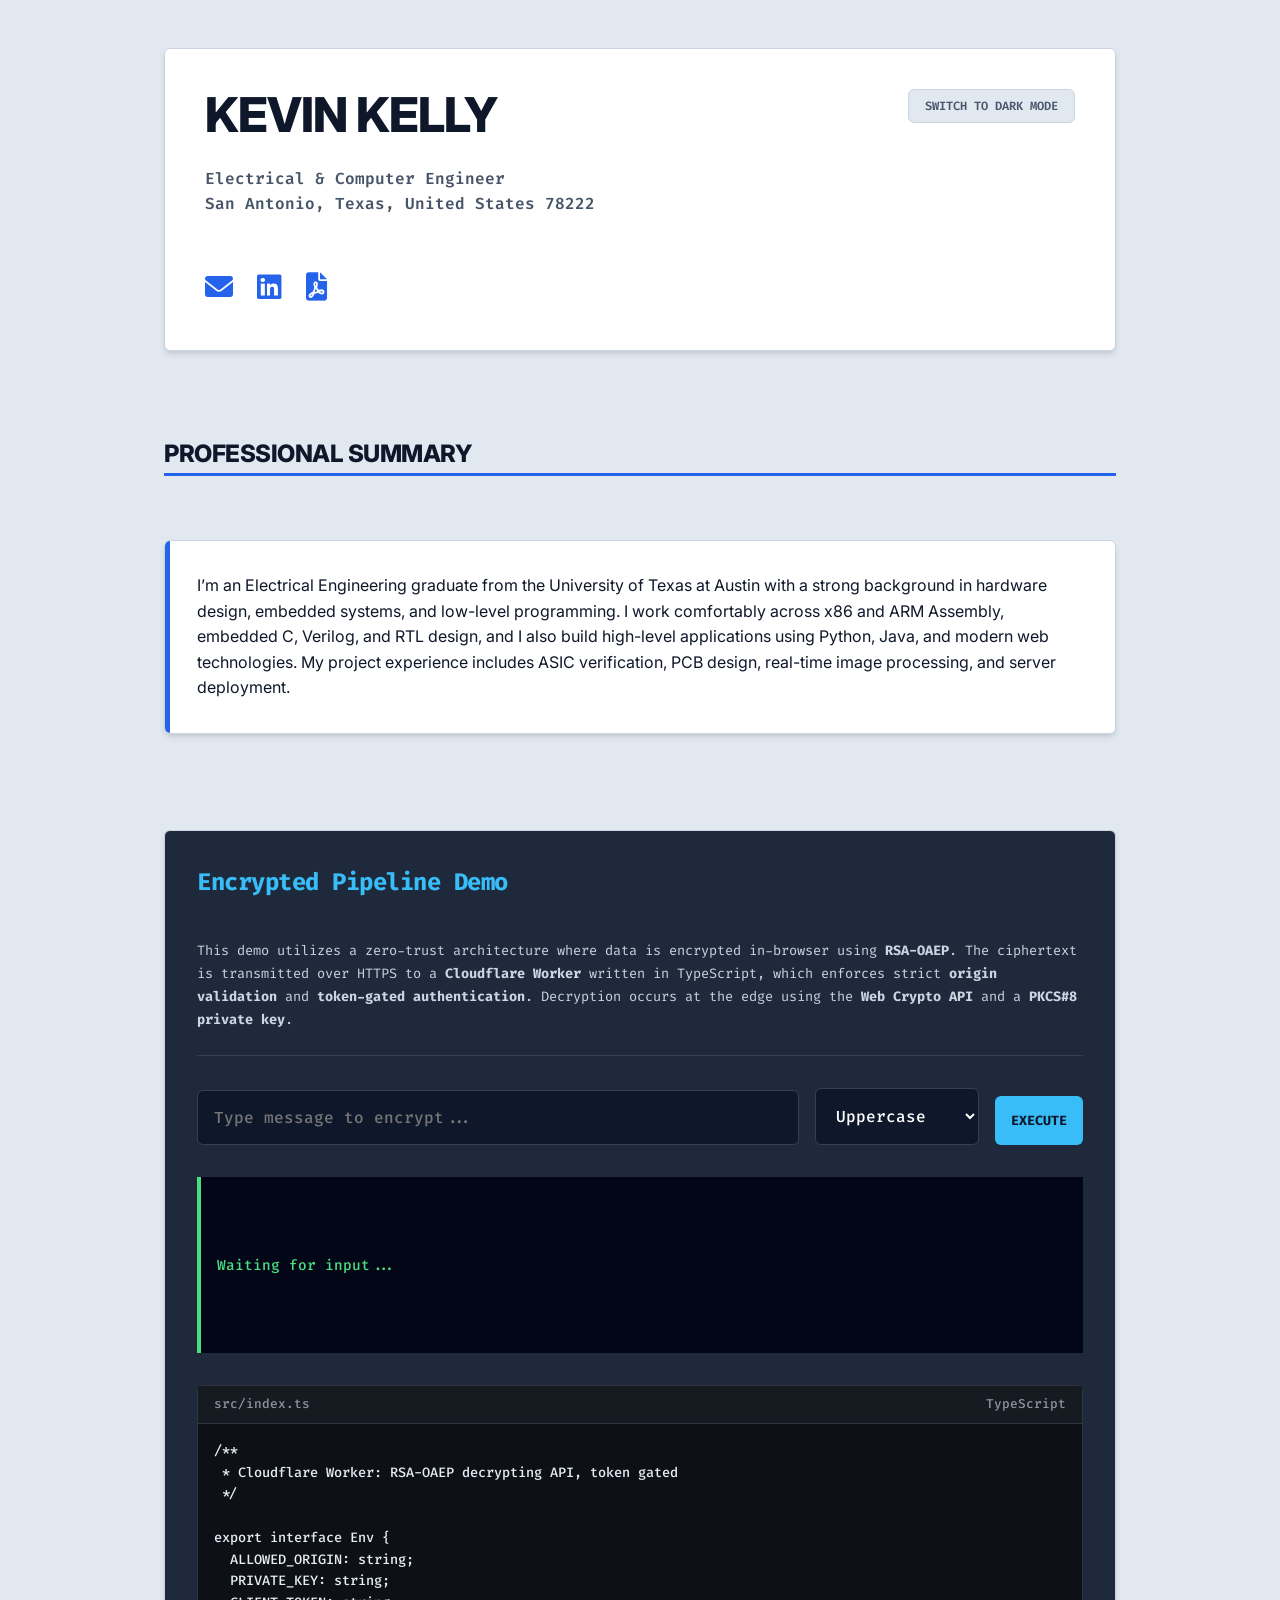
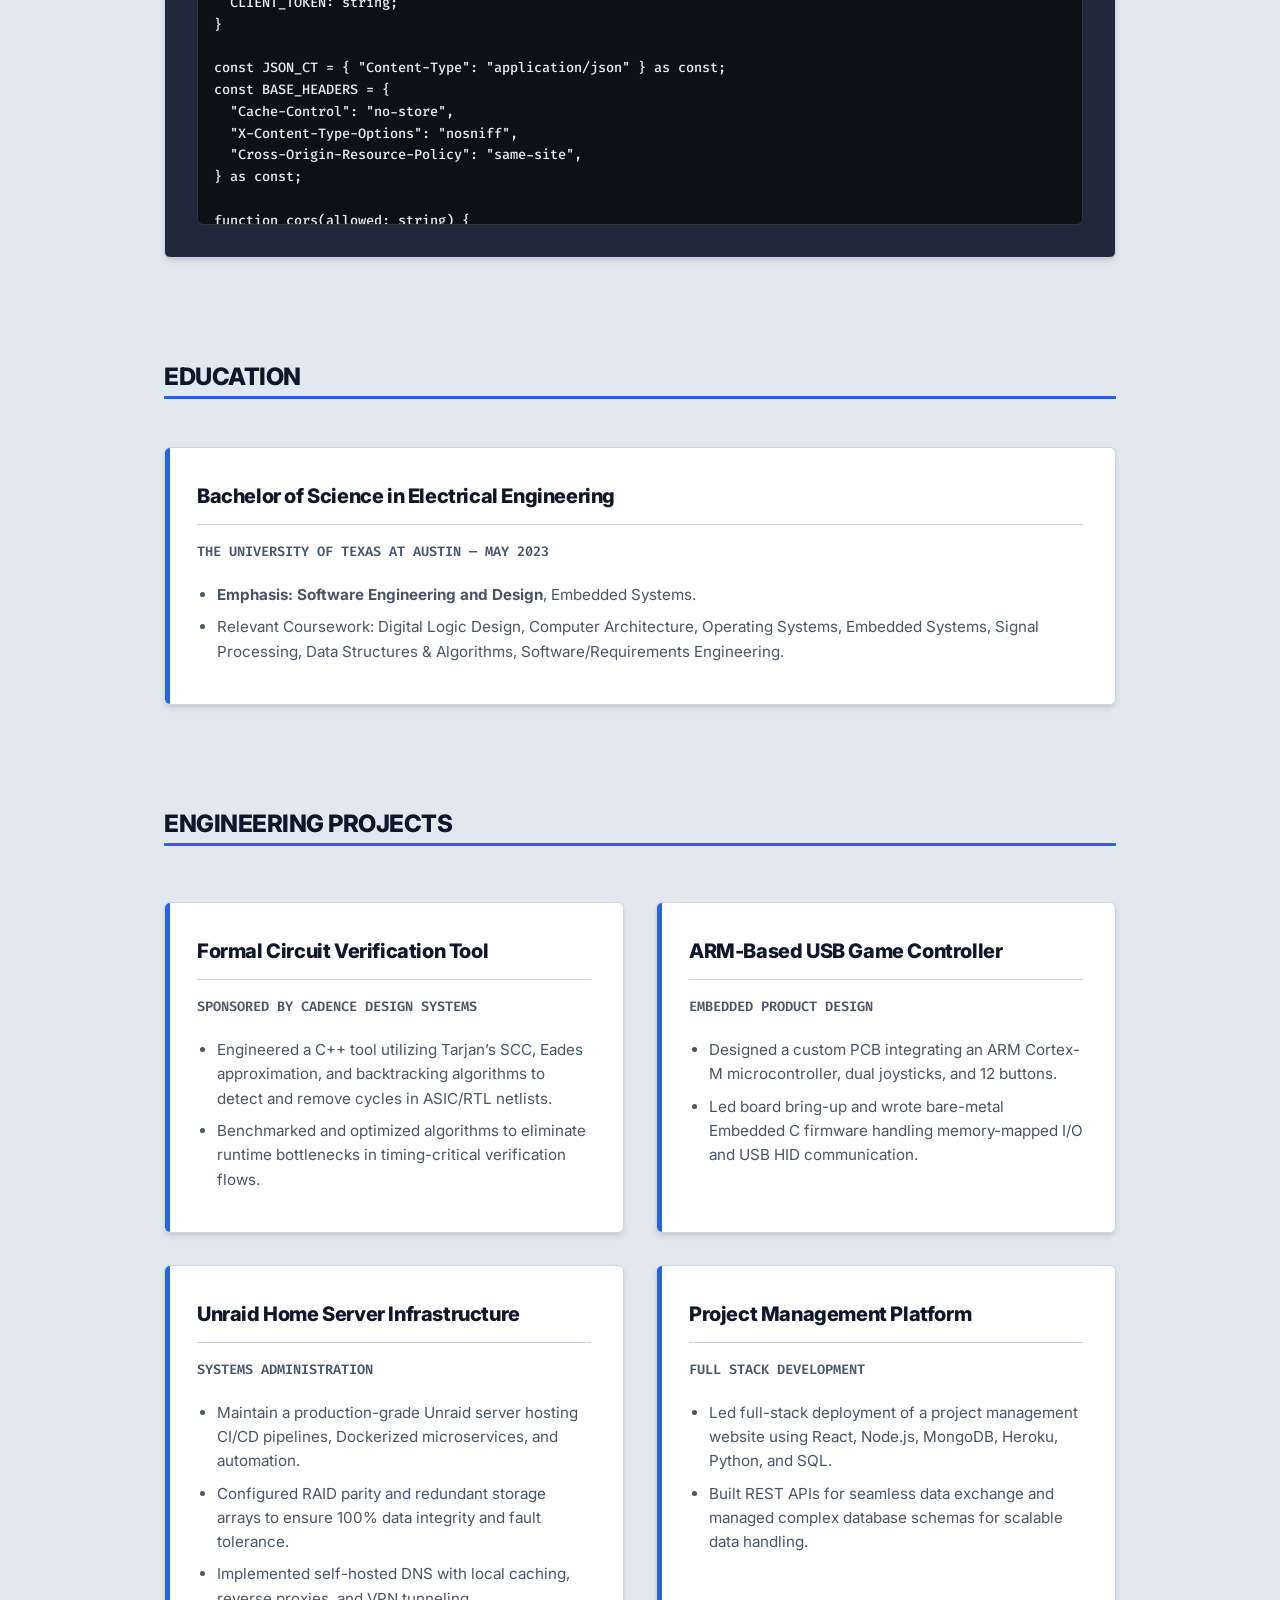
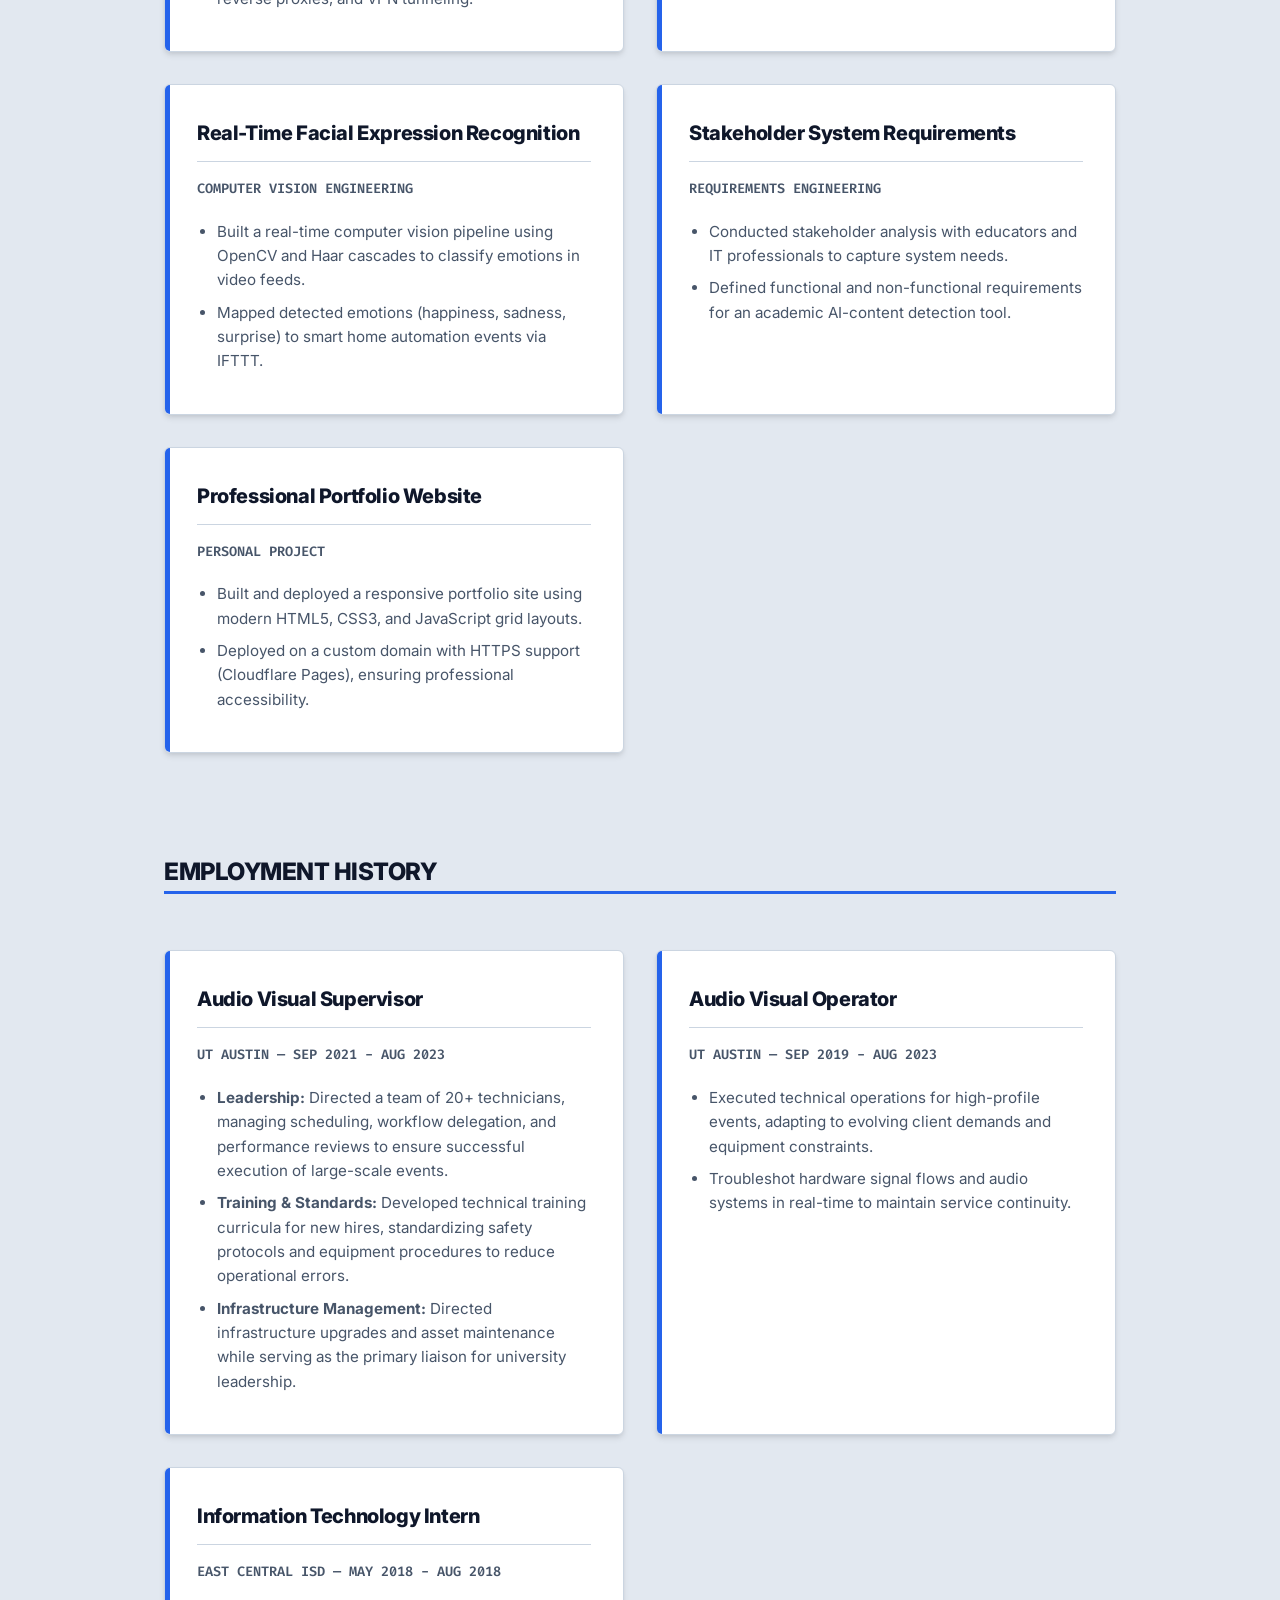
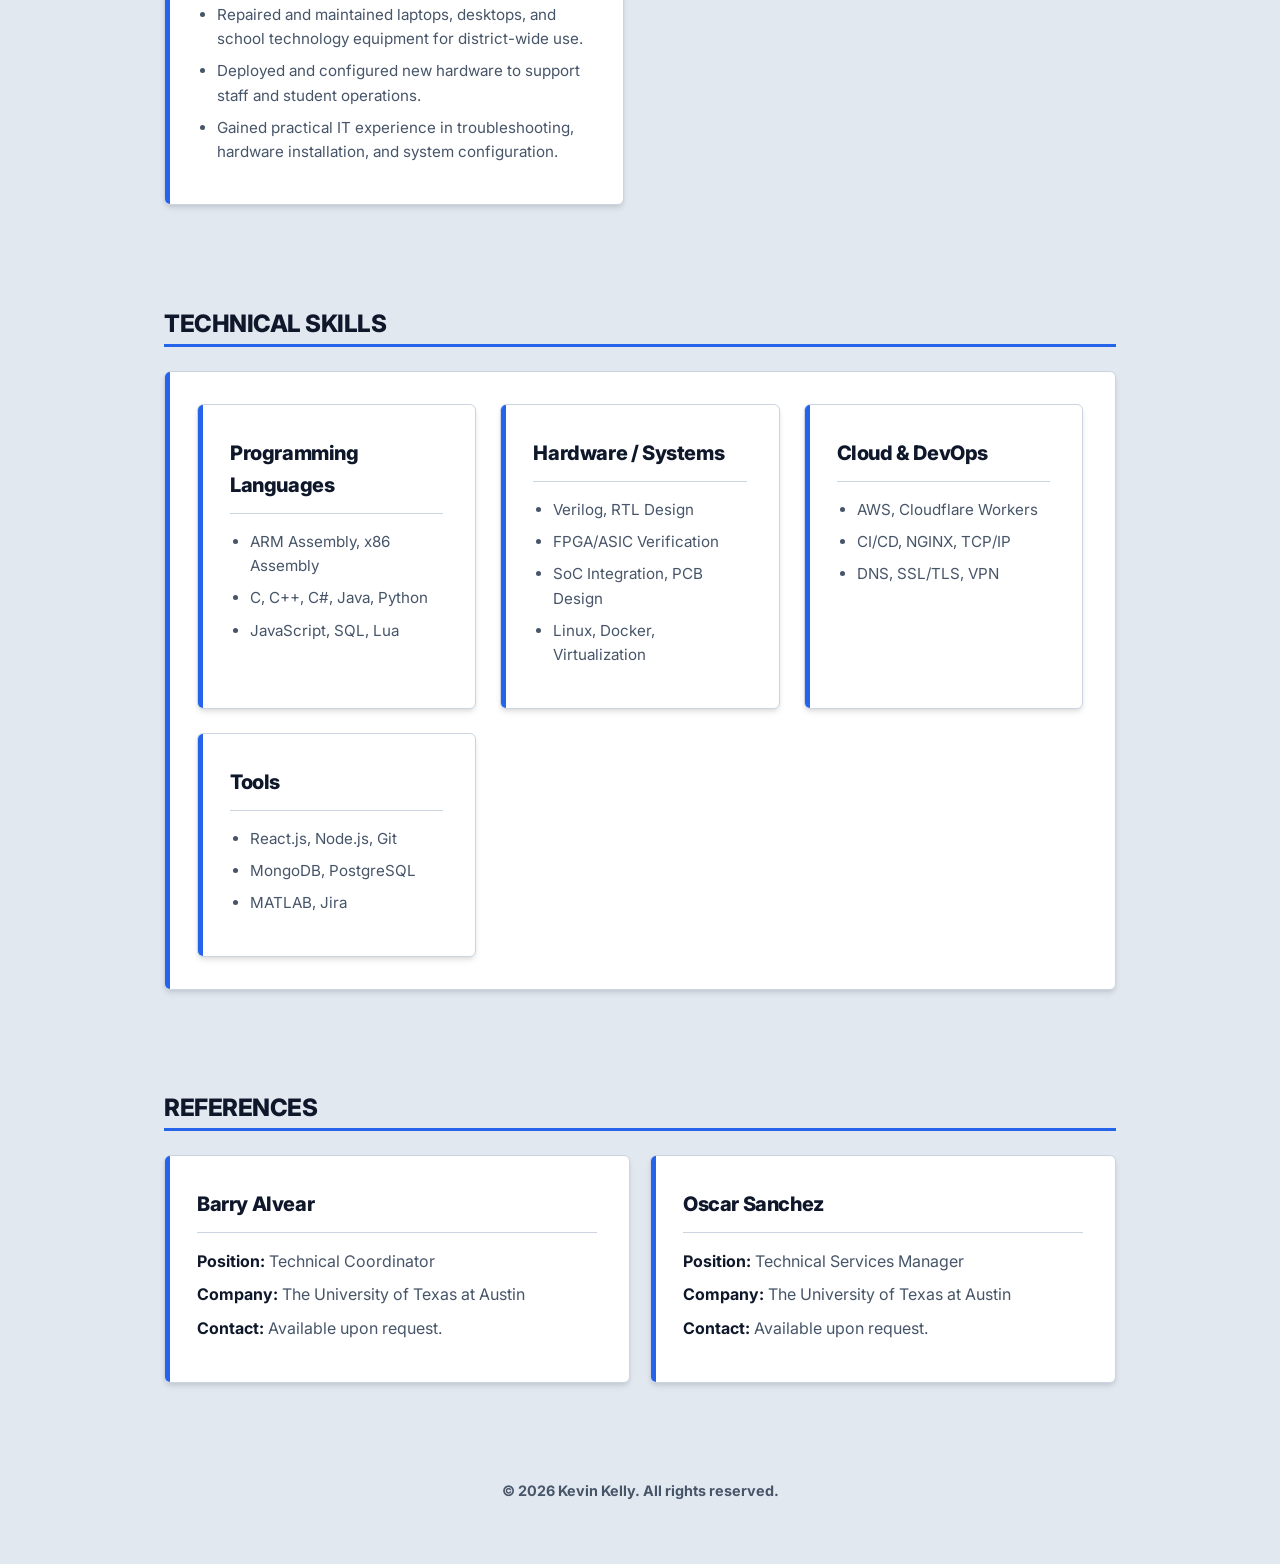
==== commit f79e8e23: "Update index.html" ====
--- a/index.html
+++ b/index.html
@@ -228,10 +228,10 @@
                 <h2>Employment History</h2>
 
                 <article>
-                    <h3>Audio Visual Operations Supervisor</h3>
+                    <h3>Audio Visual Supervisor</h3>
                     <span class="sub-info">UT Austin — Sep 2021 - Aug 2023</span>
                     <ul>
-                        <li><strong>Operations Leadership:</strong> Directed a team of 20+ technicians, managing scheduling, workflow delegation, and performance reviews to ensure successful execution of large-scale events.</li>
+                        <li><strong>Leadership:</strong> Directed a team of 20+ technicians, managing scheduling, workflow delegation, and performance reviews to ensure successful execution of large-scale events.</li>
                         <li><strong>Training & Standards:</strong> Developed technical training curricula for new hires, standardizing safety protocols and equipment procedures to reduce operational errors.</li>
                         <li><strong>Infrastructure Management:</strong> Directed infrastructure upgrades and asset maintenance while serving as the primary liaison for university leadership.</li>
                     </ul>
@@ -239,7 +239,7 @@
 
                 <article>
                     <h3>Audio Visual Operator</h3>
-                    <span class="sub-info">UT Austin — Sep 2019 - Sep 2021</span>
+                    <span class="sub-info">UT Austin — Sep 2019 - Aug 2023</span>
                     <ul>
                         <li>Executed technical operations for high-profile events, adapting to evolving client demands and equipment constraints.</li>
                         <li>Troubleshot hardware signal flows and audio systems in real-time to maintain service continuity.</li>
--- a/css/site.css
+++ b/css/site.css
@@ -1,40 +1,44 @@
 /* =========================================
    1. SETUP & VARIABLES
    ========================================= */
-@import url('https://fonts.googleapis.com/css2?family=Fira+Code:wght@400;500&family=Inter:wght@300;400;600;700&display=swap');
+@import url('https://fonts.googleapis.com/css2?family=Fira+Code:wght@400;500;600&family=Inter:wght@400;500;700;800&display=swap');
 
 :root {
-    /* Light Mode: "Clean Lab" Aesthetic */
-    --bg-body: #f8fafc;       
-    --bg-card: #ffffff;
+    /* LIGHT MODE */
+    --bg-body: #e2e8f0;       
+    --bg-card: #ffffff;       
+    
     --text-main: #0f172a;     /* Deep Navy */
-    --text-muted: #475569;    /* Slate 600 */
-    --accent: #2563eb;        /* Engineering Blue */
-    --border: #e2e8f0;
+    --text-muted: #475569;    /* Slate */
     
-    /* Terminal Colors (Fixed) */
-    --term-bg: #0f172a;
-    --term-text: #e2e8f0;
-    --term-accent: #38bdf8;   /* Cyan */
-    --term-success: #34d399;  /* Matrix Green */
-
-    --radius: 6px; 
-    --shadow: 0 4px 6px -1px rgba(0, 0, 0, 0.1);
-}
-
-/* Dark Mode */
+    --accent: #2563eb;        /* Royal Blue */
+    --border: #cbd5e1;        /* Defined Grey Borders */
+    
+    /* TERMINAL */
+    --term-bg: #1e293b;       
+    --term-text: #f1f5f9;
+    --term-accent: #38bdf8;
+    --term-success: #4ade80;
+
+    /* DIMENSIONS */
+    --radius: 6px;            
+    --border-width: 1px;      
+    --shadow: 0 4px 6px -1px rgba(0, 0, 0, 0.1), 0 2px 4px -1px rgba(0, 0, 0, 0.06);
+}
+
+/* DARK MODE */
 body.dark-mode {
-    --bg-body: #020617;       
-    --bg-card: #0f172a;       
+    --bg-body: #0f172a;       /* Slate 900 */
+    --bg-card: #1e293b;       /* Slate 800 */
     --text-main: #f8fafc;
     --text-muted: #94a3b8;
-    --accent: #60a5fa;        
-    --border: #1e293b;
+    --accent: #60a5fa;
+    --border: #334155;
     --shadow: 0 4px 6px -1px rgba(0, 0, 0, 0.5);
 }
 
 /* =========================================
-   2. GLOBAL LAYOUT
+   2. GLOBAL RESET & PERFORMANCE
    ========================================= */
 * { box-sizing: border-box; }
 
@@ -45,220 +49,268 @@
     line-height: 1.6;
     margin: 0;
     padding: 0;
-    transition: background-color 0.3s ease, color 0.3s ease;
-}
-
-/* Technical Font */
-code, pre, .sub-info, #demo-summary, input, select, button, .reference-item h3 {
-    font-family: 'Fira Code', monospace;
+    overflow-x: hidden;
+    /* REMOVED TRANSITION: Instant snap fixes the "Lag/Low FPS" issue */
+}
+
+/* Tech Font */
+code, pre, .sub-info, #demo-summary, input, select, button, .code-header {
+    font-family: 'Fira Code', monospace;
+    font-weight: 500;
 }
 
 h1, h2, h3 {
-    font-weight: 700;
+    font-weight: 800;
     letter-spacing: -0.02em;
+    color: var(--text-main);
     margin-bottom: 0.5em;
-    color: var(--text-main);
-}
-
-a { color: var(--accent); text-decoration: none; font-weight: 600; }
-a:hover { text-decoration: underline; text-underline-offset: 4px; }
+}
+
+a { 
+    color: var(--accent); 
+    text-decoration: none; 
+    font-weight: 600; 
+}
+a:hover { text-decoration: underline; }
 
 .code-container {
     max-width: 1000px;
     margin: 0 auto;
     padding: 3rem 1.5rem;
-}
-
-/* =========================================
-   3. HEADER & HERO
+    width: 100%;
+}
+
+/* =========================================
+   3. HEADER
    ========================================= */
 header {
+    background: var(--bg-card);
+    border: 1px solid var(--border);
+    border-radius: var(--radius);
+    box-shadow: var(--shadow);
+    padding: 2.5rem;
     margin-bottom: 4rem;
-    border-bottom: 1px solid var(--border);
-    padding-bottom: 2rem;
     display: flex;
     flex-direction: column;
+    gap: 1.5rem;
+}
+
+header > div {
+    display: grid;
+    grid-template-columns: 1fr auto;
     gap: 1rem;
+    align-items: start;
 }
 
 header h1 { 
     font-size: 3rem; 
     line-height: 1.1; 
-    margin: 0;
+    margin: 0; 
+    text-transform: uppercase;
 }
 
 header p { 
     font-family: 'Fira Code', monospace;
     color: var(--text-muted); 
     font-size: 1rem;
-    margin: 0;
+    margin-top: 0.5rem;
+    font-weight: 600;
+}
+
+#theme-toggle {
+    grid-column: 2;
+    grid-row: 1;
+    background: var(--bg-body);
+    border: 1px solid var(--border);
+    color: var(--text-muted);
+    padding: 0.5rem 1rem;
+    border-radius: var(--radius);
+    cursor: pointer;
+    font-family: 'Fira Code', monospace;
+    font-weight: 600;
+    text-transform: uppercase;
+    font-size: 0.75rem;
+    /* Removed transition for instant feel */
+}
+
+#theme-toggle:hover {
+    border-color: var(--accent);
+    color: var(--accent);
 }
 
 nav { 
     display: flex; 
     gap: 1.5rem; 
-    font-size: 1.5rem; 
-    margin-top: 1rem;
-}
-
-/* Styled Button */
-#theme-toggle {
+    font-size: 1.75rem; 
+    margin-top: 0.5rem;
+}
+
+@media (max-width: 640px) {
+    header > div { grid-template-columns: 1fr; }
+    header h1 { font-size: 2.25rem; }
+    #theme-toggle {
+        grid-column: 1;
+        grid-row: 2;
+        justify-self: start;
+        margin-top: 0.5rem;
+    }
+}
+
+/* =========================================
+   4. SECTIONS & TITLES
+   ========================================= */
+section { margin-bottom: 5rem; }
+
+section h2 {
+    font-size: 1.5rem;
+    text-transform: uppercase;
+    background: transparent; 
+    color: var(--text-main);
+    padding: 0;
+    margin-bottom: 1.5rem;
+    border-bottom: 3px solid var(--accent);
+    display: inline-block;
+}
+
+/* =========================================
+   5. CARD GRIDS (Fixed Education Width)
+   ========================================= */
+
+/* MULTI-COLUMN GRIDS: Projects, History, Skills, References */
+#projects, #employment-history, #skills .grid-container, #references .grid-container {
+    display: grid;
+    grid-template-columns: repeat(auto-fit, minmax(320px, 1fr)); 
+    gap: 2rem;
+}
+
+/* SINGLE-COLUMN LAYOUT: Education & Summary 
+   This ensures the card always fills 100% of the space. */
+#education, #professional-summary {
+    display: flex;
+    flex-direction: column;
+    gap: 1.5rem;
+}
+
+/* Header Spanning for Grids */
+#projects h2, #employment-history h2, #skills h2, #references h2 {
+    grid-column: 1 / -1;
+    width: 100%;
+    margin-bottom: 1.5rem;
+}
+
+/* UNIFIED CARD STYLING */
+article, 
+.reference-item, 
+#skills div,
+#professional-summary p {
     background: var(--bg-card);
     border: 1px solid var(--border);
-    color: var(--text-main);
-    padding: 0.75rem 1.5rem;
-    border-radius: var(--radius);
-    cursor: pointer;
-    font-size: 0.85rem;
-    font-weight: 600;
-    align-self: flex-start;
-    transition: all 0.2s;
-    box-shadow: var(--shadow);
-}
-
-#theme-toggle:hover {
-    border-color: var(--accent);
-    color: var(--accent);
-    transform: translateY(-1px);
-}
-
-/* =========================================
-   4. SECTIONS
-   ========================================= */
-section { margin-bottom: 5rem; }
-
-section h2 {
-    font-size: 1.5rem;
-    text-transform: uppercase;
-    letter-spacing: 0.05em;
-    border-bottom: 2px solid var(--accent);
-    padding-bottom: 0.5rem;
-    margin-bottom: 2rem;
-    display: inline-block;
-}
-
-/* =========================================
-   5. CARDS GRID (FIXED)
-   ========================================= */
-#projects, #employment-history {
-    display: grid;
-    /* This creates responsive columns automatically */
-    grid-template-columns: repeat(auto-fit, minmax(350px, 1fr)); 
-    gap: 2rem;
-}
-
-/* THE FIX: Force the H2 to span the full width of the grid */
-#projects h2, #employment-history h2 {
-    grid-column: 1 / -1;
-    width: 100%;
-}
-
-article {
-    background: var(--bg-card);
-    border: 1px solid var(--border);
     border-radius: var(--radius);
     padding: 2rem;
     box-shadow: var(--shadow);
-    transition: transform 0.2s, box-shadow 0.2s;
     position: relative;
     overflow: hidden;
     height: 100%;
-    display: flex;
-    flex-direction: column;
-}
-
-/* Tech Stripe */
-article::before {
+    width: 100%; /* Ensures expansion */
+}
+
+/* Blue Spine */
+article::before, 
+.reference-item::before, 
+#skills div::before, 
+#professional-summary p::before {
     content: "";
     position: absolute;
     left: 0;
     top: 0;
     bottom: 0;
-    width: 4px;
+    width: 5px;
     background: var(--accent);
 }
 
-article:hover {
-    transform: translateY(-4px);
-    box-shadow: 0 10px 20px -5px rgba(0, 0, 0, 0.1);
+/* Hover Effects - Kept simple and performant */
+article:hover, .reference-item:hover, #skills div:hover, #professional-summary p:hover {
+    transform: translateY(-2px);
     border-color: var(--accent);
-}
-
-article h3 { margin-top: 0; font-size: 1.25rem; }
+    /* No shadow transition to keep it fast */
+}
+
+/* Card Typography */
+article h3, .reference-item h3, #skills h3 {
+    margin-top: 0;
+    font-size: 1.25rem;
+    border-bottom: 1px solid var(--border);
+    padding-bottom: 0.75rem;
+    margin-bottom: 1rem;
+}
 
 .sub-info {
-    font-size: 0.8rem;
+    font-size: 0.85rem;
     color: var(--text-muted);
-    text-transform: uppercase;
-    letter-spacing: 0.05em;
+    font-weight: 600;
+    text-transform: uppercase;
     margin-bottom: 1.25rem;
     display: block;
-    border-bottom: 1px solid var(--border);
-    padding-bottom: 0.75rem;
-}
-
-article ul {
+}
+
+article ul, #skills ul {
     padding-left: 1.25rem;
     margin: 0;
     font-size: 0.95rem;
     color: var(--text-muted);
 }
 
-article li { margin-bottom: 0.75rem; }
+article li, #skills li { margin-bottom: 0.5rem; }
+
+/* References Specifics */
+#references p { margin-bottom: 2rem; color: var(--text-muted); }
+#references .reference-item p { margin: 0.5rem 0; color: var(--text-muted); }
+#references .reference-item strong { color: var(--text-main); }
 
 /* =========================================
    6. TERMINAL DEMO
    ========================================= */
 #api-demo {
     background: var(--term-bg);
+    border: 1px solid var(--border);
+    border-radius: var(--radius);
+    box-shadow: var(--shadow);
+    padding: 2rem;
     color: var(--term-text);
-    padding: 2.5rem;
-    border-radius: var(--radius);
-    border: 1px solid #334155;
-    font-family: 'Fira Code', monospace;
-    position: relative;
-    box-shadow: var(--shadow);
-}
-
-#api-demo::before {
-    content: "● ● ●";
-    font-size: 0.7rem;
-    color: #475569;
-    letter-spacing: 4px;
-    position: absolute;
-    top: 1rem;
-    left: 1.5rem;
 }
 
 #api-demo h2 {
     color: var(--term-accent);
     border: none;
-    margin-top: 1rem;
+    margin-top: 0;
     font-family: 'Fira Code', monospace;
     text-transform: none;
-    font-size: 1.25rem;
+    background: transparent;
+    padding: 0;
 }
 
 #api-demo .sub-info {
-    color: #94a3b8;
+    color: #cbd5e1;
+    font-weight: 400;
+    border-bottom: 1px solid #334155;
+    padding-bottom: 1.5rem;
+    margin-bottom: 2rem;
     text-transform: none;
-    border-color: #334155;
-    line-height: 1.8;
+    line-height: 1.7;
 }
 
 #api-demo .grid {
     display: grid;
     grid-template-columns: 1fr;
-    gap: 1.5rem;
-    margin-top: 2rem;
+    gap: 1rem;
 }
 
 #demo-text, #demo-mode {
-    background: #1e293b;
-    border: 1px solid #475569;
-    color: var(--term-accent);
+    background: #0f172a;
+    border: 1px solid #334155;
+    color: #fff;
     padding: 1rem;
-    border-radius: 4px;
+    border-radius: var(--radius);
     font-size: 1rem;
     width: 100%;
 }
@@ -270,22 +322,28 @@
     text-transform: uppercase;
     padding: 1rem;
     border: none;
-    border-radius: 4px;
+    border-radius: var(--radius);
     cursor: pointer;
     width: 100%;
-    letter-spacing: 0.05em;
-}
-
-#demo-send:hover { background: #7dd3fc; }
+}
+
+#demo-send:hover { filter: brightness(1.1); }
 
 .summary-panel--dark {
-    background: #000;
+    background: #020617;
     border-left: 4px solid var(--term-success);
     color: var(--term-success);
-    padding: 1.5rem;
+    padding: 1rem;
     margin-top: 2rem;
     font-size: 0.9rem;
-    border-radius: 0 4px 4px 0;
+    
+    /* FORCE WRAPPING FIX */
+    white-space: pre-wrap;       /* Respects line breaks from your code */
+    word-break: break-all;       /* Forces the long string to break at any character */
+    overflow-wrap: anywhere;     /* The strongest wrapping property available */
+    max-width: 100%;             /* Ensures it never exceeds the card width */
+    overflow: hidden;            /* Emergency cutoff if all else fails */
+    box-sizing: border-box;      /* Includes padding in width calculation */
 }
 
 @media (min-width: 640px) {
@@ -297,74 +355,43 @@
 }
 
 /* =========================================
-   7. SKILLS & FOOTER
-   ========================================= */
-#skills div {
-    background: var(--bg-card);
-    border: 1px solid var(--border);
-    padding: 2rem;
-    border-radius: var(--radius);
-    box-shadow: var(--shadow);
-}
-
-#skills h3 { 
-    font-size: 0.9rem; 
-    text-transform: uppercase; 
-    color: var(--accent); 
-    margin-bottom: 1rem;
-}
-
-#skills ul { list-style: none; padding: 0; }
-
-#skills li {
-    font-family: 'Fira Code', monospace;
-    font-size: 0.9rem;
-    color: var(--text-main);
-    padding: 0.5rem 0;
-    border-bottom: 1px solid var(--border);
-}
-#skills li:last-child { border-bottom: none; }
-
+   7. SOURCE CODE
+   ========================================= */
+.code-window {
+    margin-top: 2rem;
+    background: #0d1117;
+    border: 1px solid #30363d;
+    border-radius: var(--radius);
+    width: 100%;
+}
+
+.code-header {
+    background: #161b22;
+    padding: 0.5rem 1rem;
+    border-bottom: 1px solid #30363d;
+    font-size: 0.8rem;
+    color: #8b949e;
+    display: flex;
+    justify-content: space-between;
+}
+
+.code-content {
+    padding: 1rem;
+    overflow-x: auto;
+    max-height: 400px;
+    font-size: 0.85rem;
+    color: #e6edf3;
+    font-family: 'Fira Code', monospace;
+}
+.code-content pre { margin: 0; }
+
+/* =========================================
+   8. FOOTER
+   ========================================= */
 footer {
     text-align: center;
     margin-top: 6rem;
     color: var(--text-muted);
-    font-size: 0.85rem;
-    font-family: 'Fira Code', monospace;
-    opacity: 0.8;
-}
-
-/* =========================================
-   8. SOURCE CODE WINDOW
-   ========================================= */
-.code-window {
-    margin-top: 2rem;
-    background: #0d1117; /* Darker Github-like bg */
-    border: 1px solid #30363d;
-    border-radius: 6px;
-    overflow: hidden;
-}
-
-.code-header {
-    background: #161b22;
-    padding: 0.5rem 1rem;
-    border-bottom: 1px solid #30363d;
-    font-family: 'Fira Code', monospace;
-    font-size: 0.8rem;
-    color: #8b949e;
-    display: flex;
-    justify-content: space-between;
-    align-items: center;
-}
-
-.code-content {
-    padding: 1rem;
-    overflow-x: auto;
-    overflow-y: auto;
-    max-height: 400px; /* Scrollable height */
-    font-size: 0.85rem;
-    line-height: 1.5;
-    color: #e6edf3;
-}
-
-.code-content pre { margin: 0; }
+    font-size: 0.9rem;
+    font-weight: 500;
+}
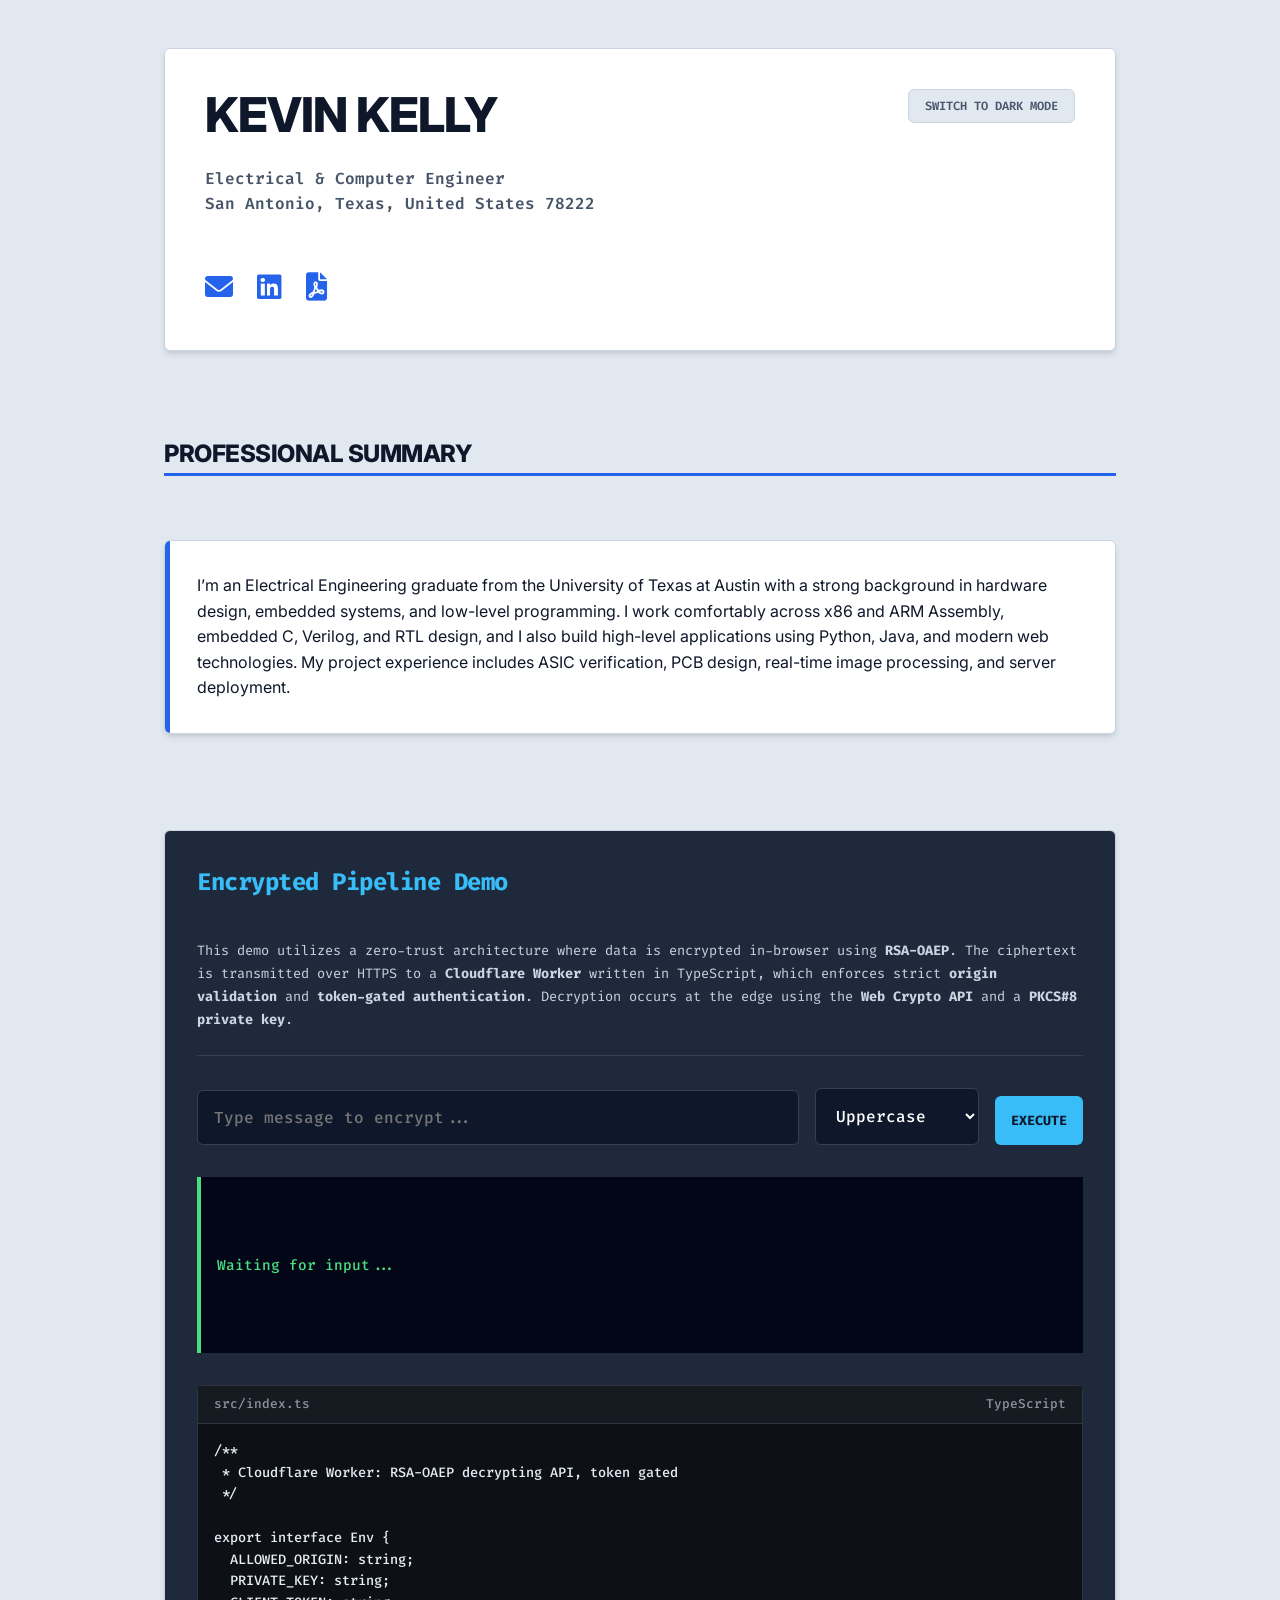
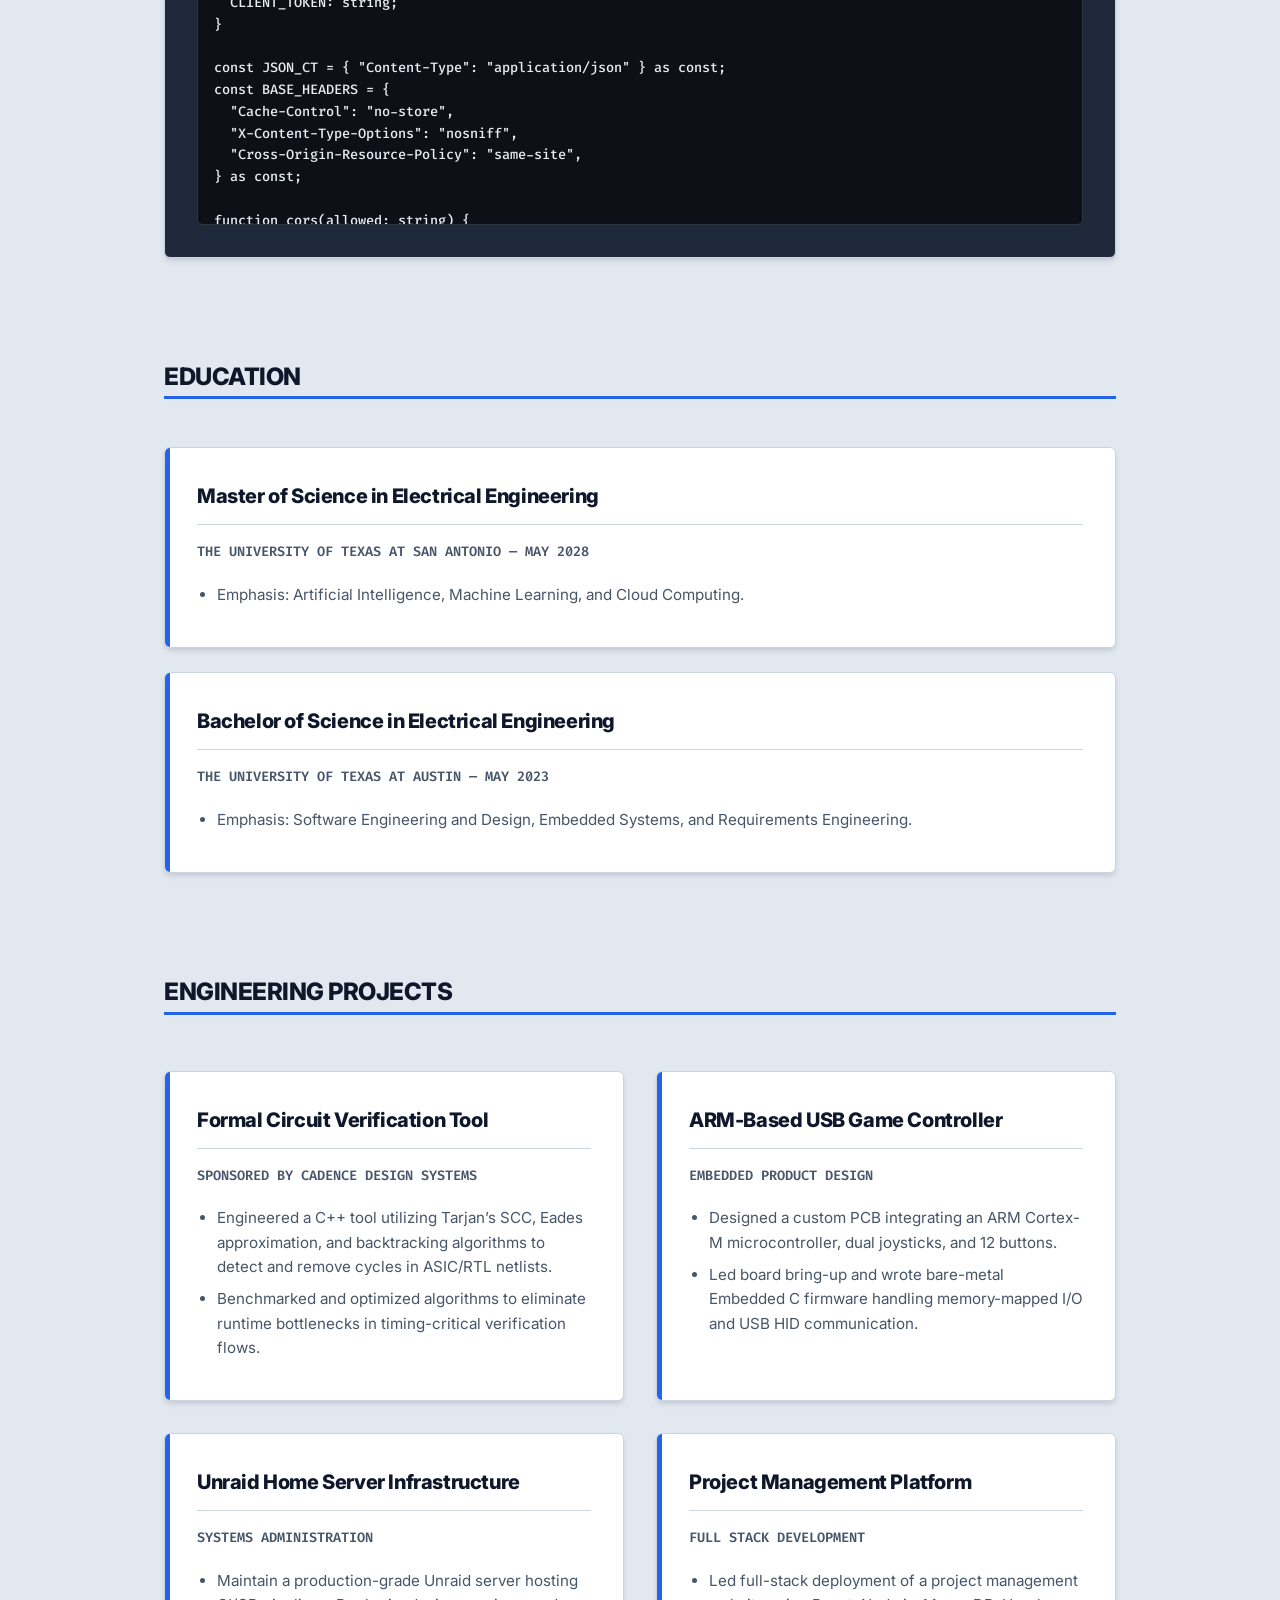
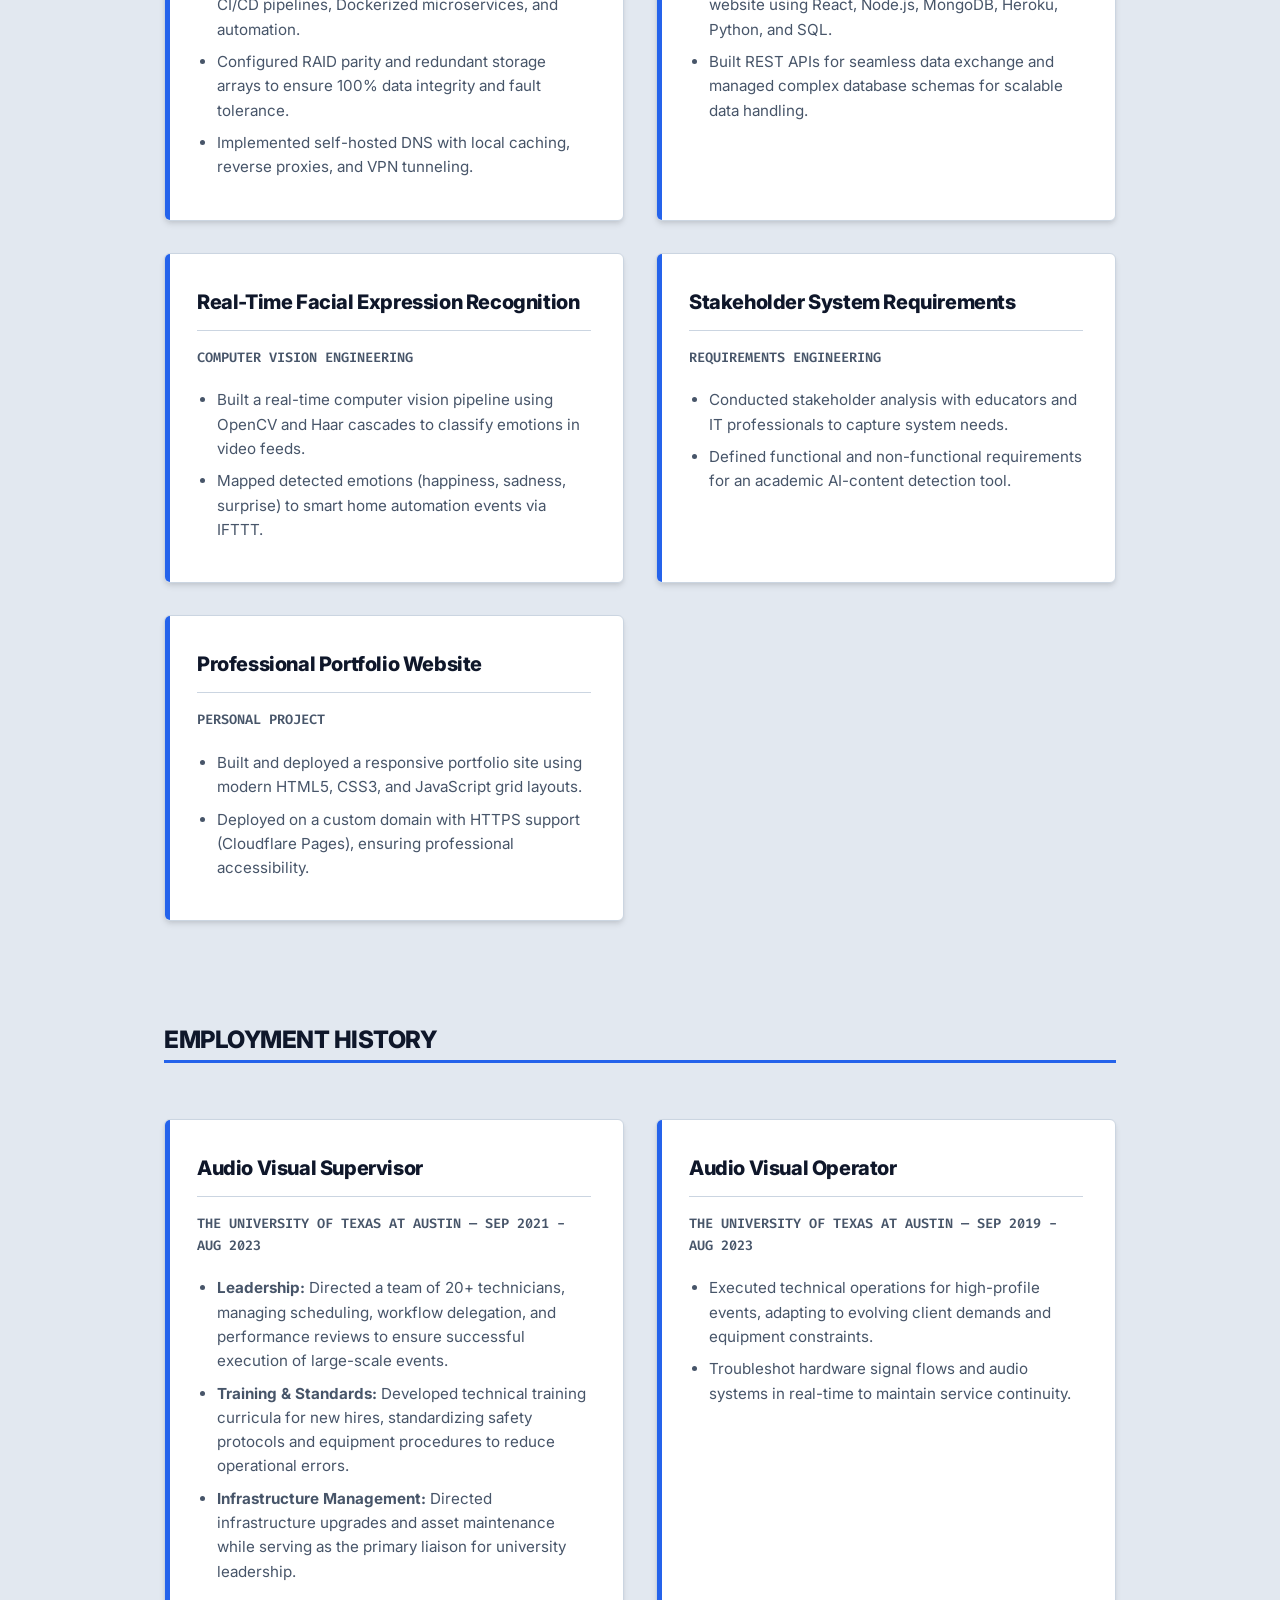
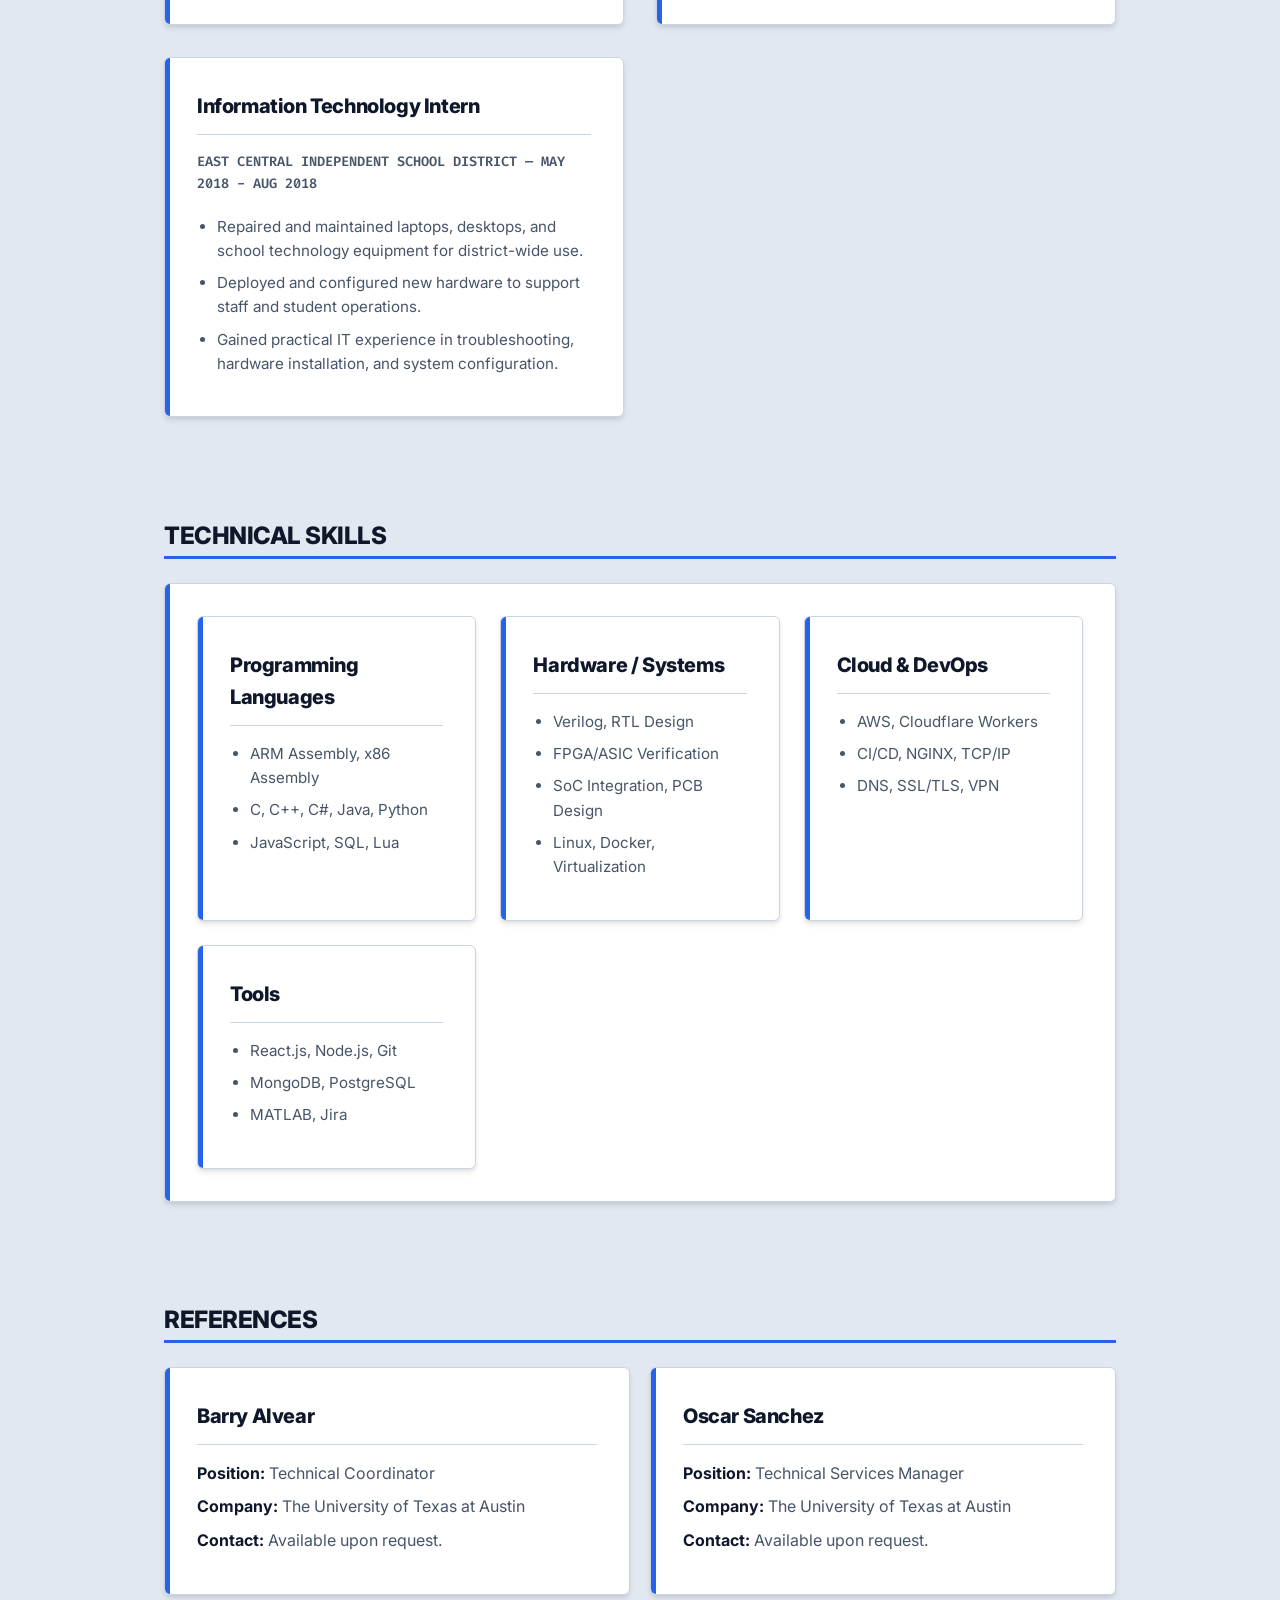
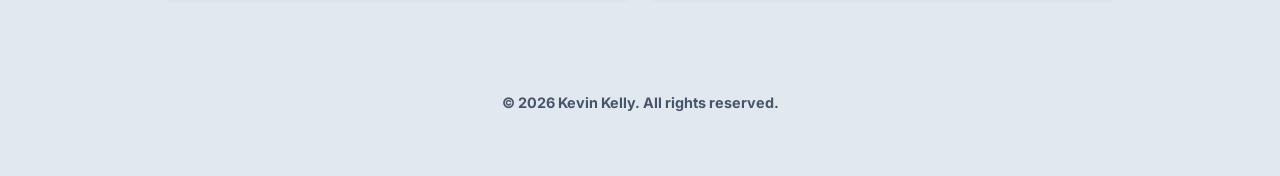
==== commit a2c61d61: "Masters" ====
--- a/index.html
+++ b/index.html
@@ -147,11 +147,18 @@
             <section id="education">
                 <h2>Education</h2>
                 <article>
+                    <h3>Master of Science in Electrical Engineering</h3>
+                    <span class="sub-info">The University of Texas at San Antonio — May 2028</span>
+                    <ul>
+                        <li>Emphasis: Artificial Intelligence, Machine Learning, and Cloud Computing.</li>
+                    </ul>
+                </article>
+				
+				<article>
                     <h3>Bachelor of Science in Electrical Engineering</h3>
                     <span class="sub-info">The University of Texas at Austin — May 2023</span>
                     <ul>
-                        <li><strong>Emphasis: Software Engineering and Design</strong>, Embedded Systems.</li>
-                        <li>Relevant Coursework: Digital Logic Design, Computer Architecture, Operating Systems, Embedded Systems, Signal Processing, Data Structures & Algorithms, Software/Requirements Engineering.</li>
+                        <li>Emphasis: Software Engineering and Design, Embedded Systems, and Requirements Engineering.</li>
                     </ul>
                 </article>
             </section>
@@ -229,7 +236,7 @@
 
                 <article>
                     <h3>Audio Visual Supervisor</h3>
-                    <span class="sub-info">UT Austin — Sep 2021 - Aug 2023</span>
+                    <span class="sub-info">The University of Texas at Austin — Sep 2021 - Aug 2023</span>
                     <ul>
                         <li><strong>Leadership:</strong> Directed a team of 20+ technicians, managing scheduling, workflow delegation, and performance reviews to ensure successful execution of large-scale events.</li>
                         <li><strong>Training & Standards:</strong> Developed technical training curricula for new hires, standardizing safety protocols and equipment procedures to reduce operational errors.</li>
@@ -239,7 +246,7 @@
 
                 <article>
                     <h3>Audio Visual Operator</h3>
-                    <span class="sub-info">UT Austin — Sep 2019 - Aug 2023</span>
+                    <span class="sub-info">The University of Texas at Austin — Sep 2019 - Aug 2023</span>
                     <ul>
                         <li>Executed technical operations for high-profile events, adapting to evolving client demands and equipment constraints.</li>
                         <li>Troubleshot hardware signal flows and audio systems in real-time to maintain service continuity.</li>
@@ -248,7 +255,7 @@
 
                 <article>
                     <h3>Information Technology Intern</h3>
-                    <span class="sub-info">East Central ISD — May 2018 - Aug 2018</span>
+                    <span class="sub-info">East Central Independent School District — May 2018 - Aug 2018</span>
                     <ul>
                         <li>Repaired and maintained laptops, desktops, and school technology equipment for district-wide use.</li>
                         <li>Deployed and configured new hardware to support staff and student operations.</li>
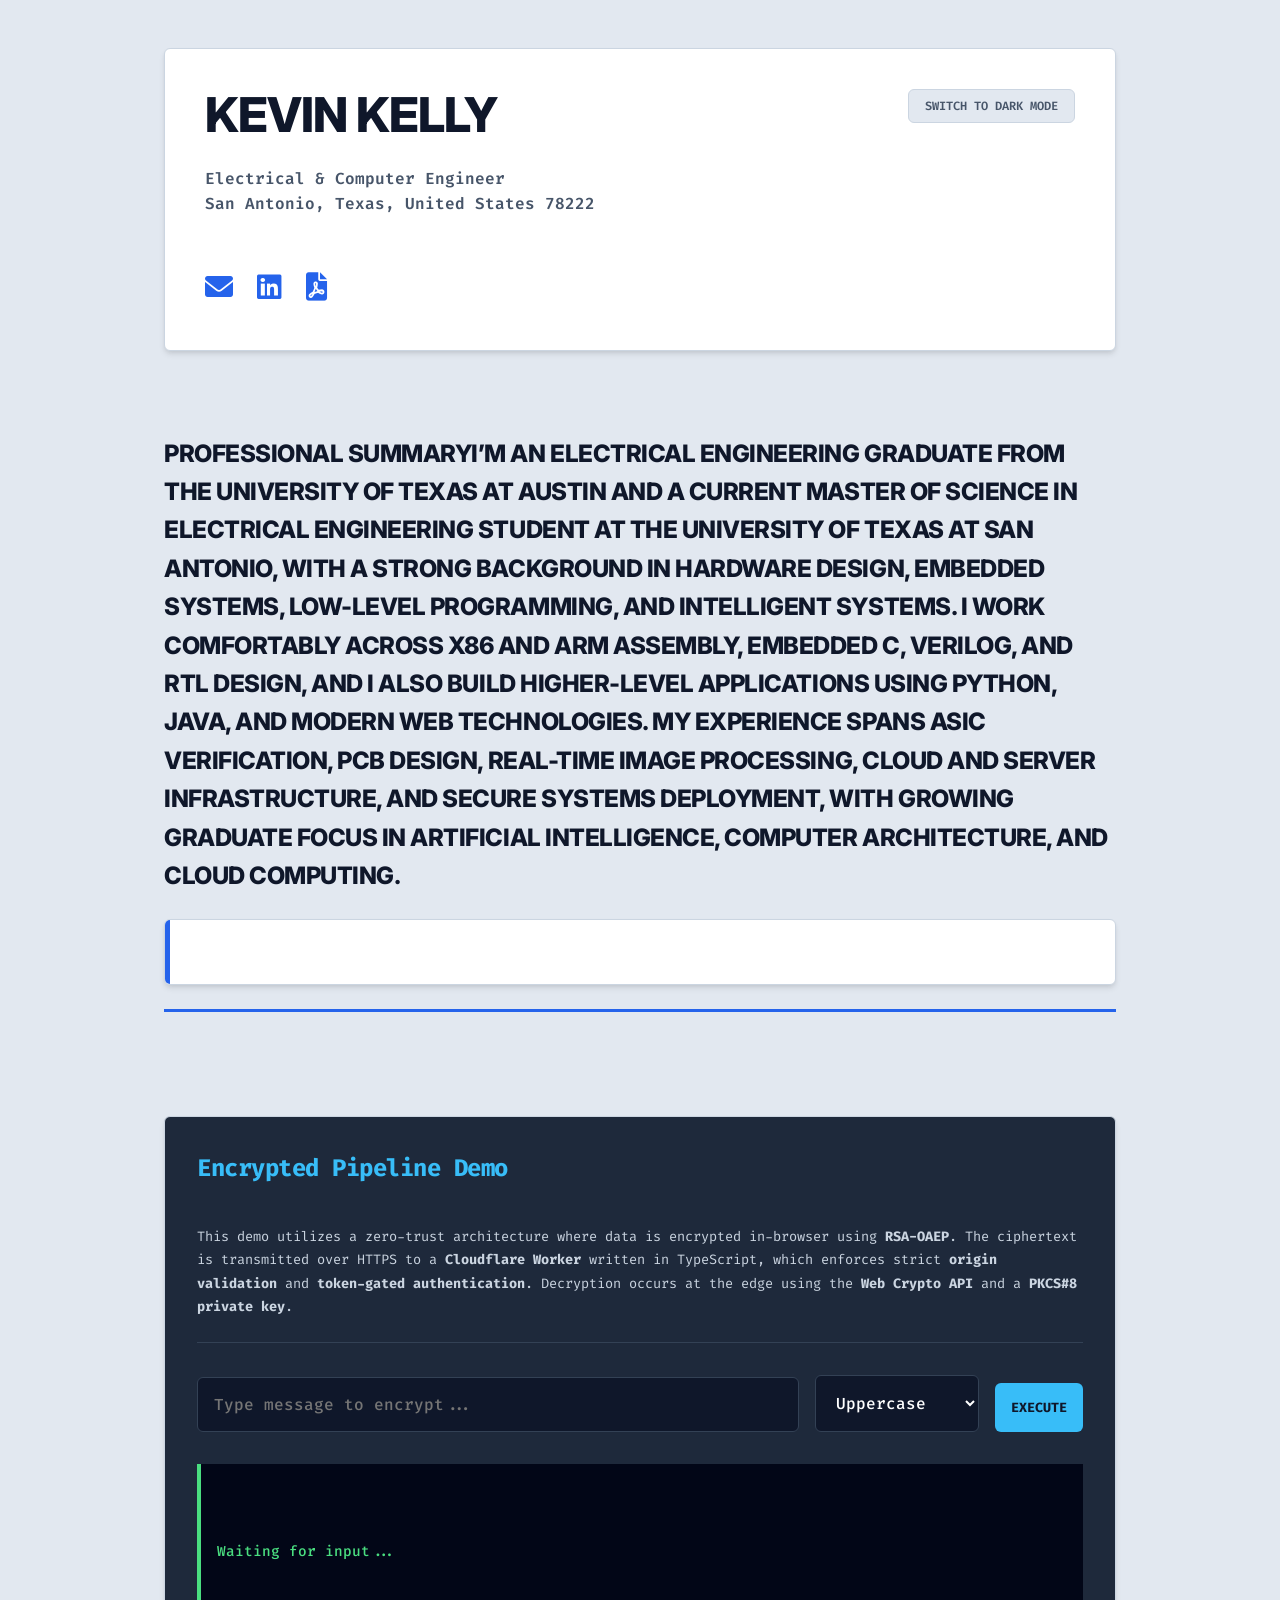
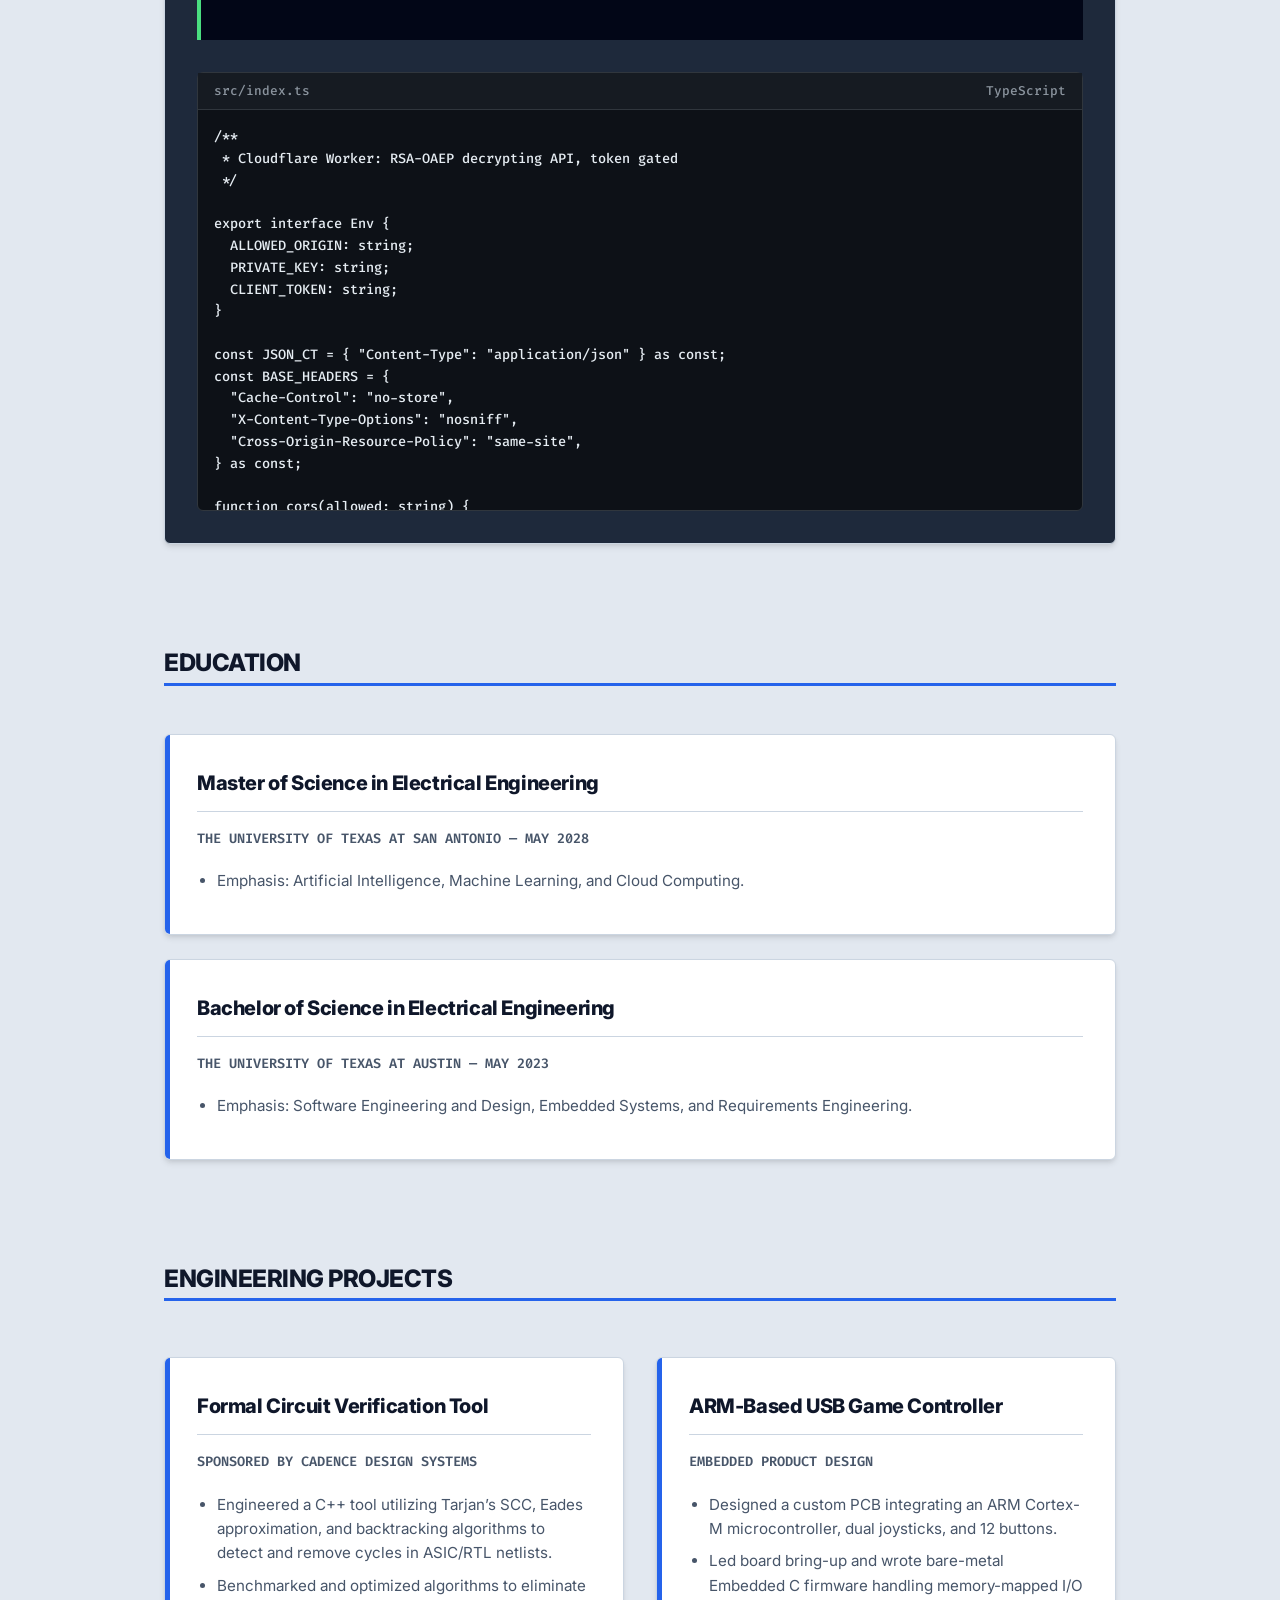
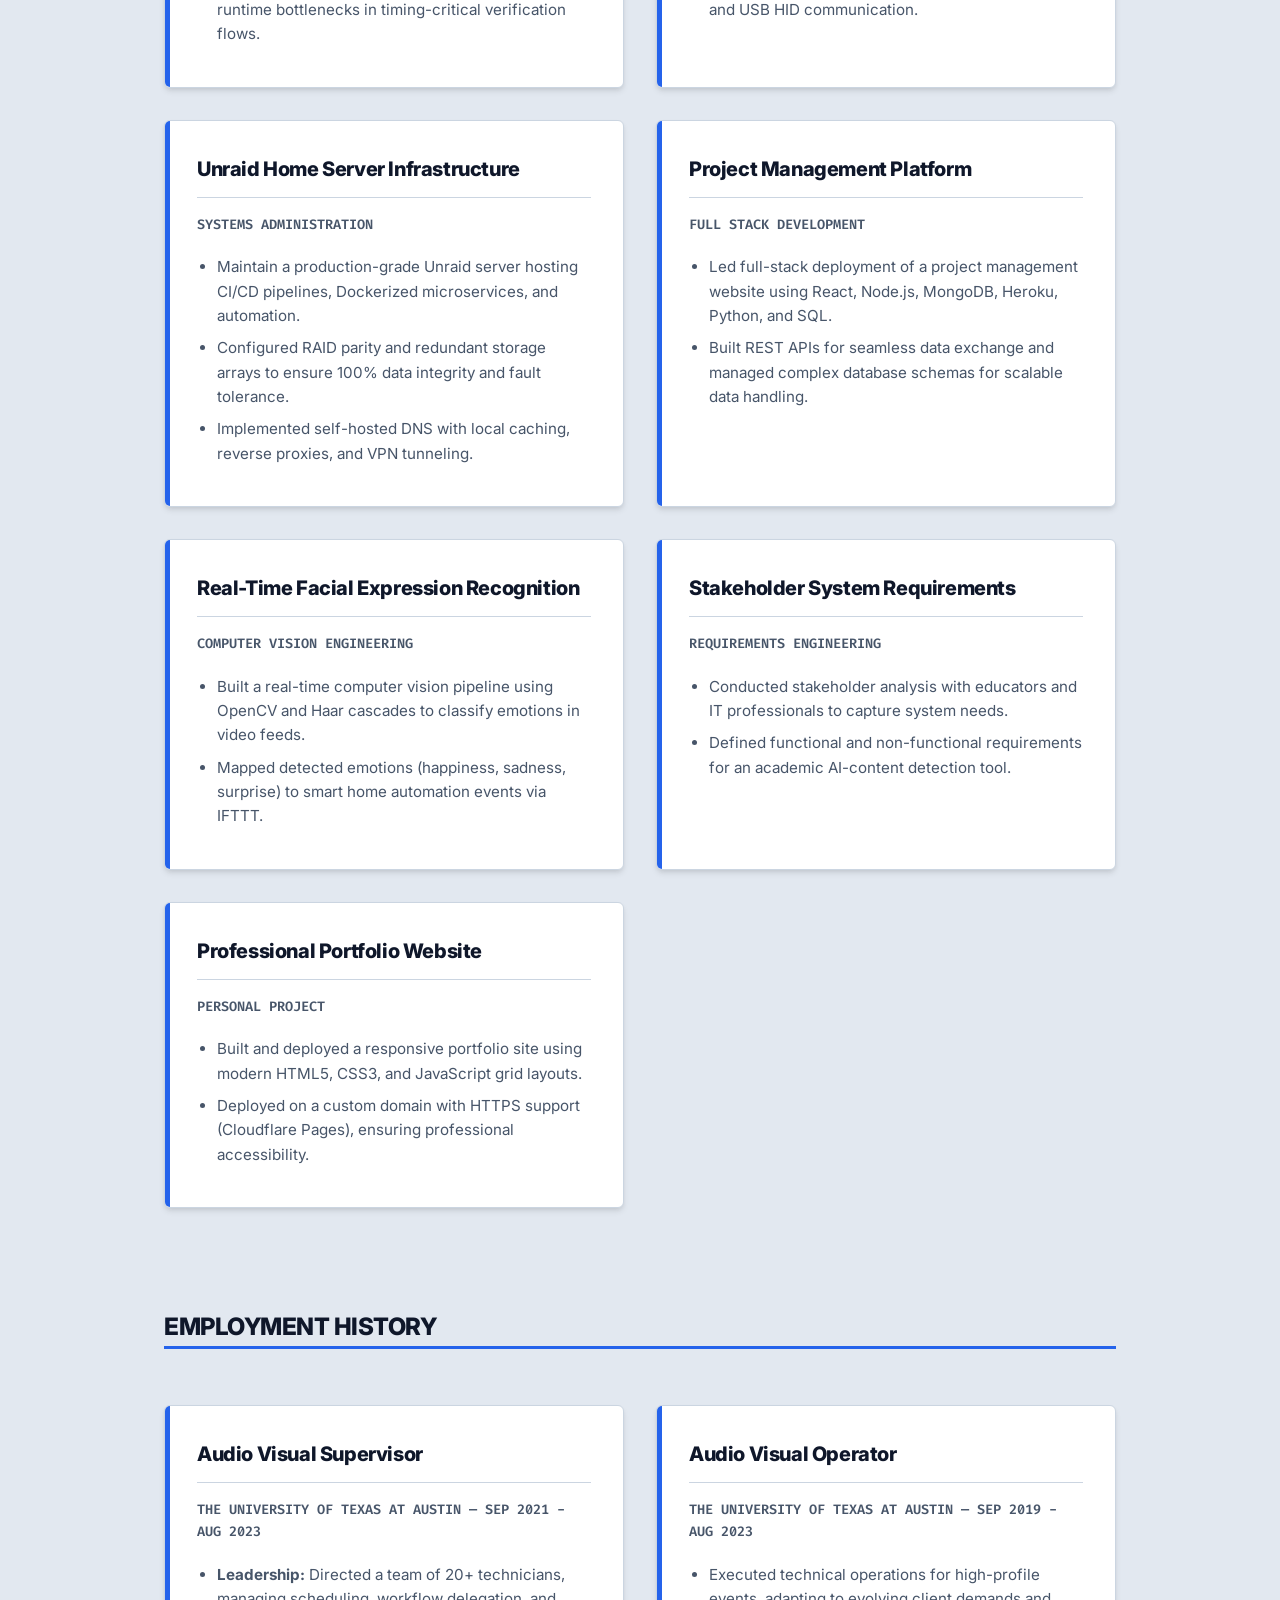
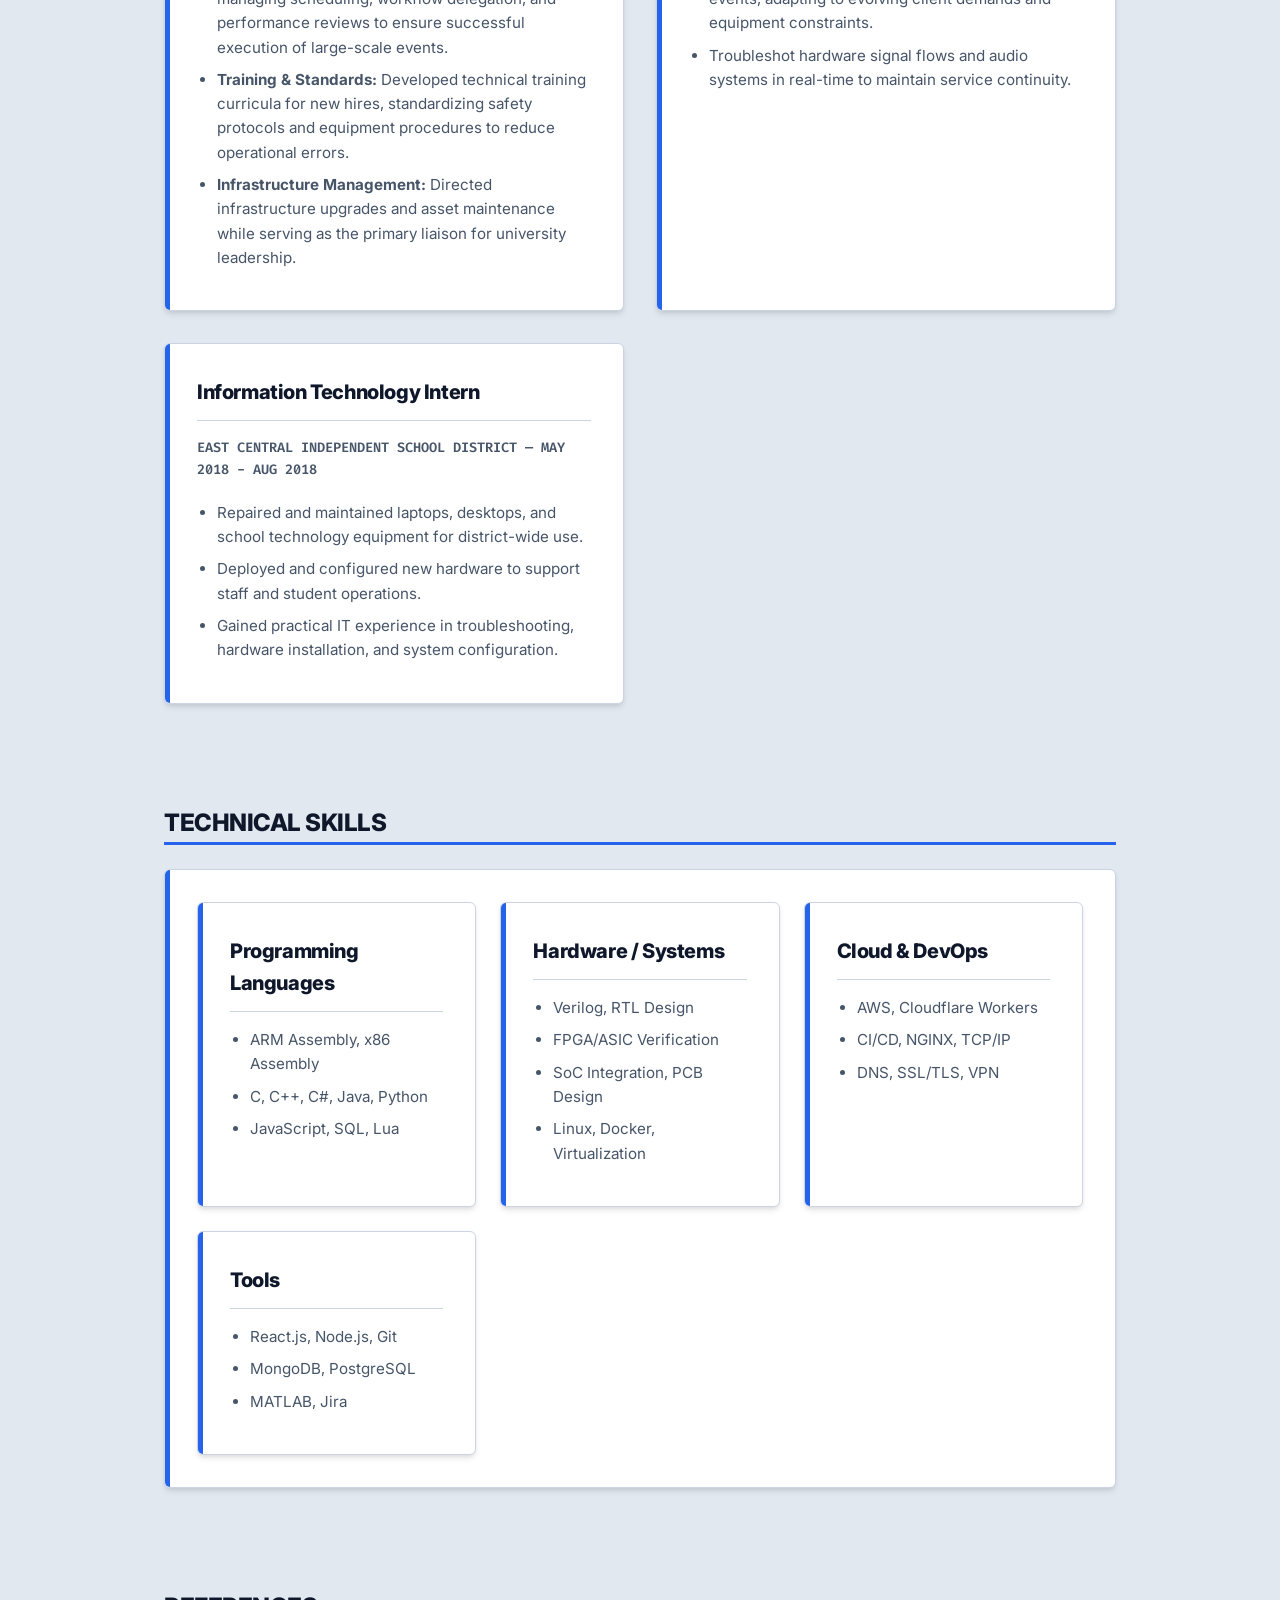
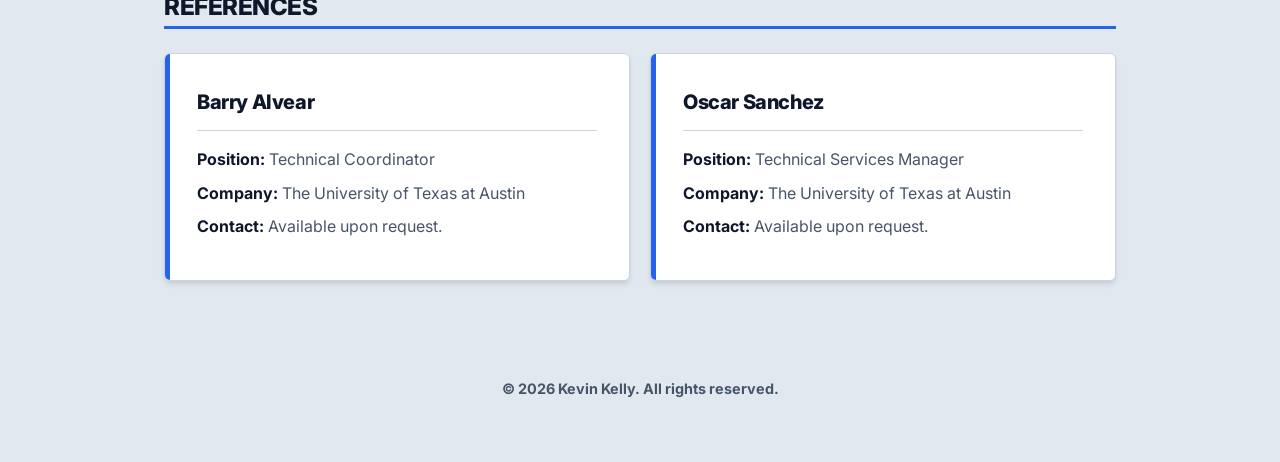
==== commit dc884320: "Update index.html" ====
--- a/index.html
+++ b/index.html
@@ -39,8 +39,8 @@
 
         <main>
             <section id="professional-summary">
-                <h2>Professional Summary</h2>
-                <p>I’m an Electrical Engineering graduate from the University of Texas at Austin with a strong background in hardware design, embedded systems, and low-level programming. I work comfortably across x86 and ARM Assembly, embedded C, Verilog, and RTL design, and I also build high-level applications using Python, Java, and modern web technologies. My project experience includes ASIC verification, PCB design, real-time image processing, and server deployment.</p>
+                <h2>Professional Summary</
+                <p>I’m an Electrical Engineering graduate from the University of Texas at Austin and a current Master of Science in Electrical Engineering student at the University of Texas at San Antonio, with a strong background in hardware design, embedded systems, low-level programming, and intelligent systems. I work comfortably across x86 and ARM Assembly, embedded C, Verilog, and RTL design, and I also build higher-level applications using Python, Java, and modern web technologies. My experience spans ASIC verification, PCB design, real-time image processing, cloud and server infrastructure, and secure systems deployment, with growing graduate focus in artificial intelligence, computer architecture, and cloud computing.</p>
             </section>
             
             <section id="api-demo">
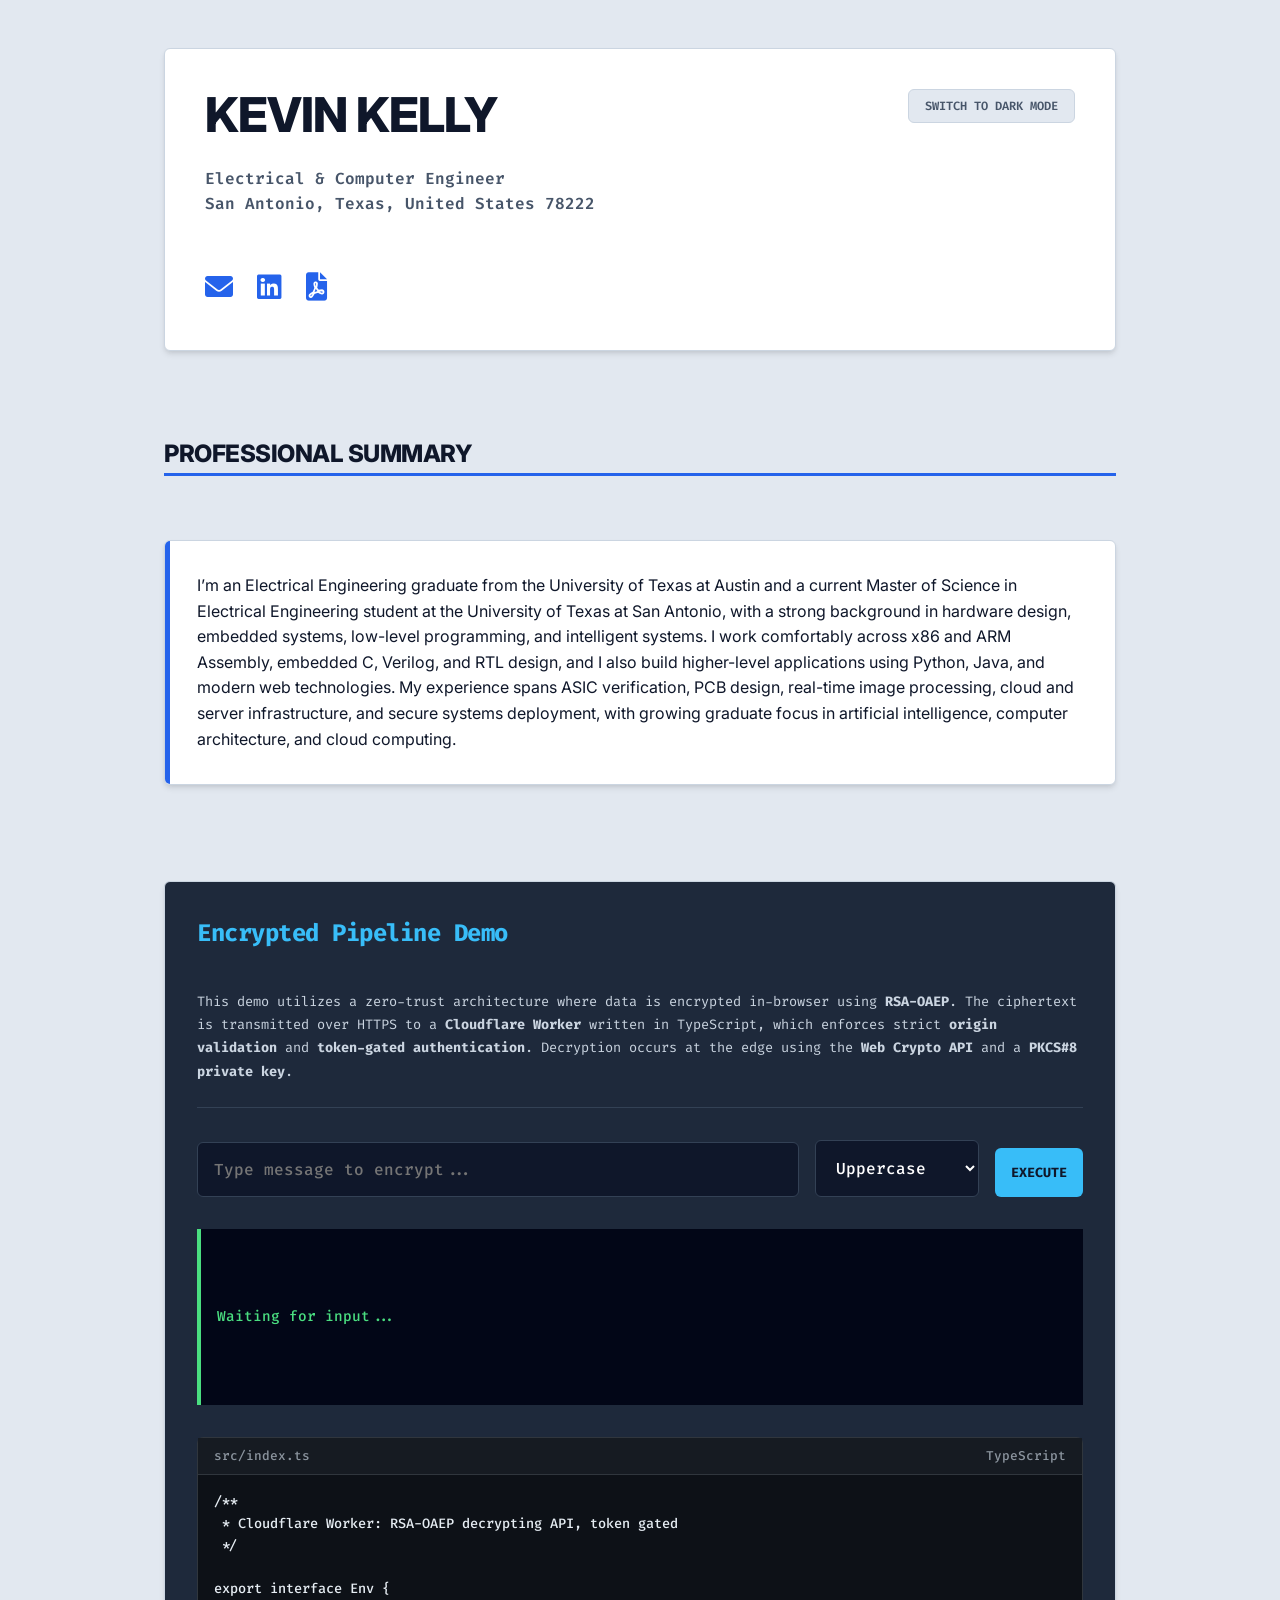
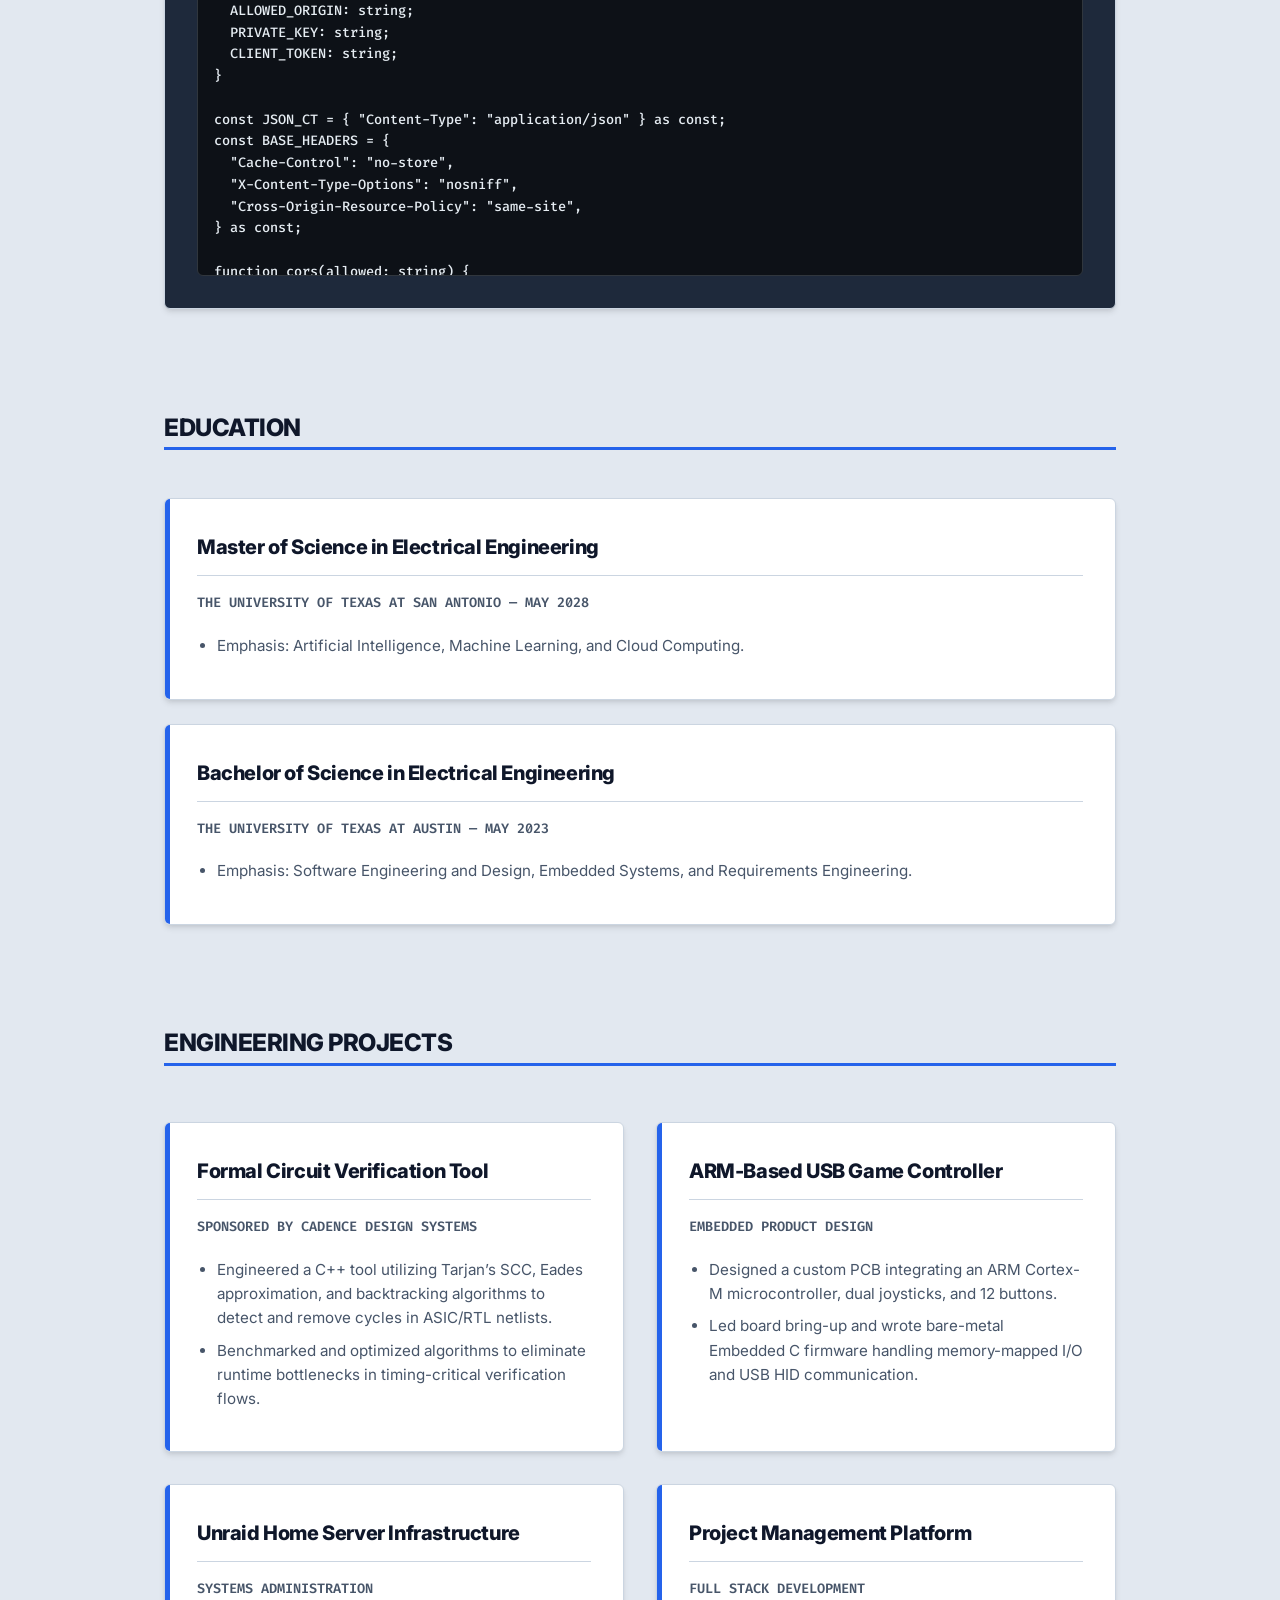
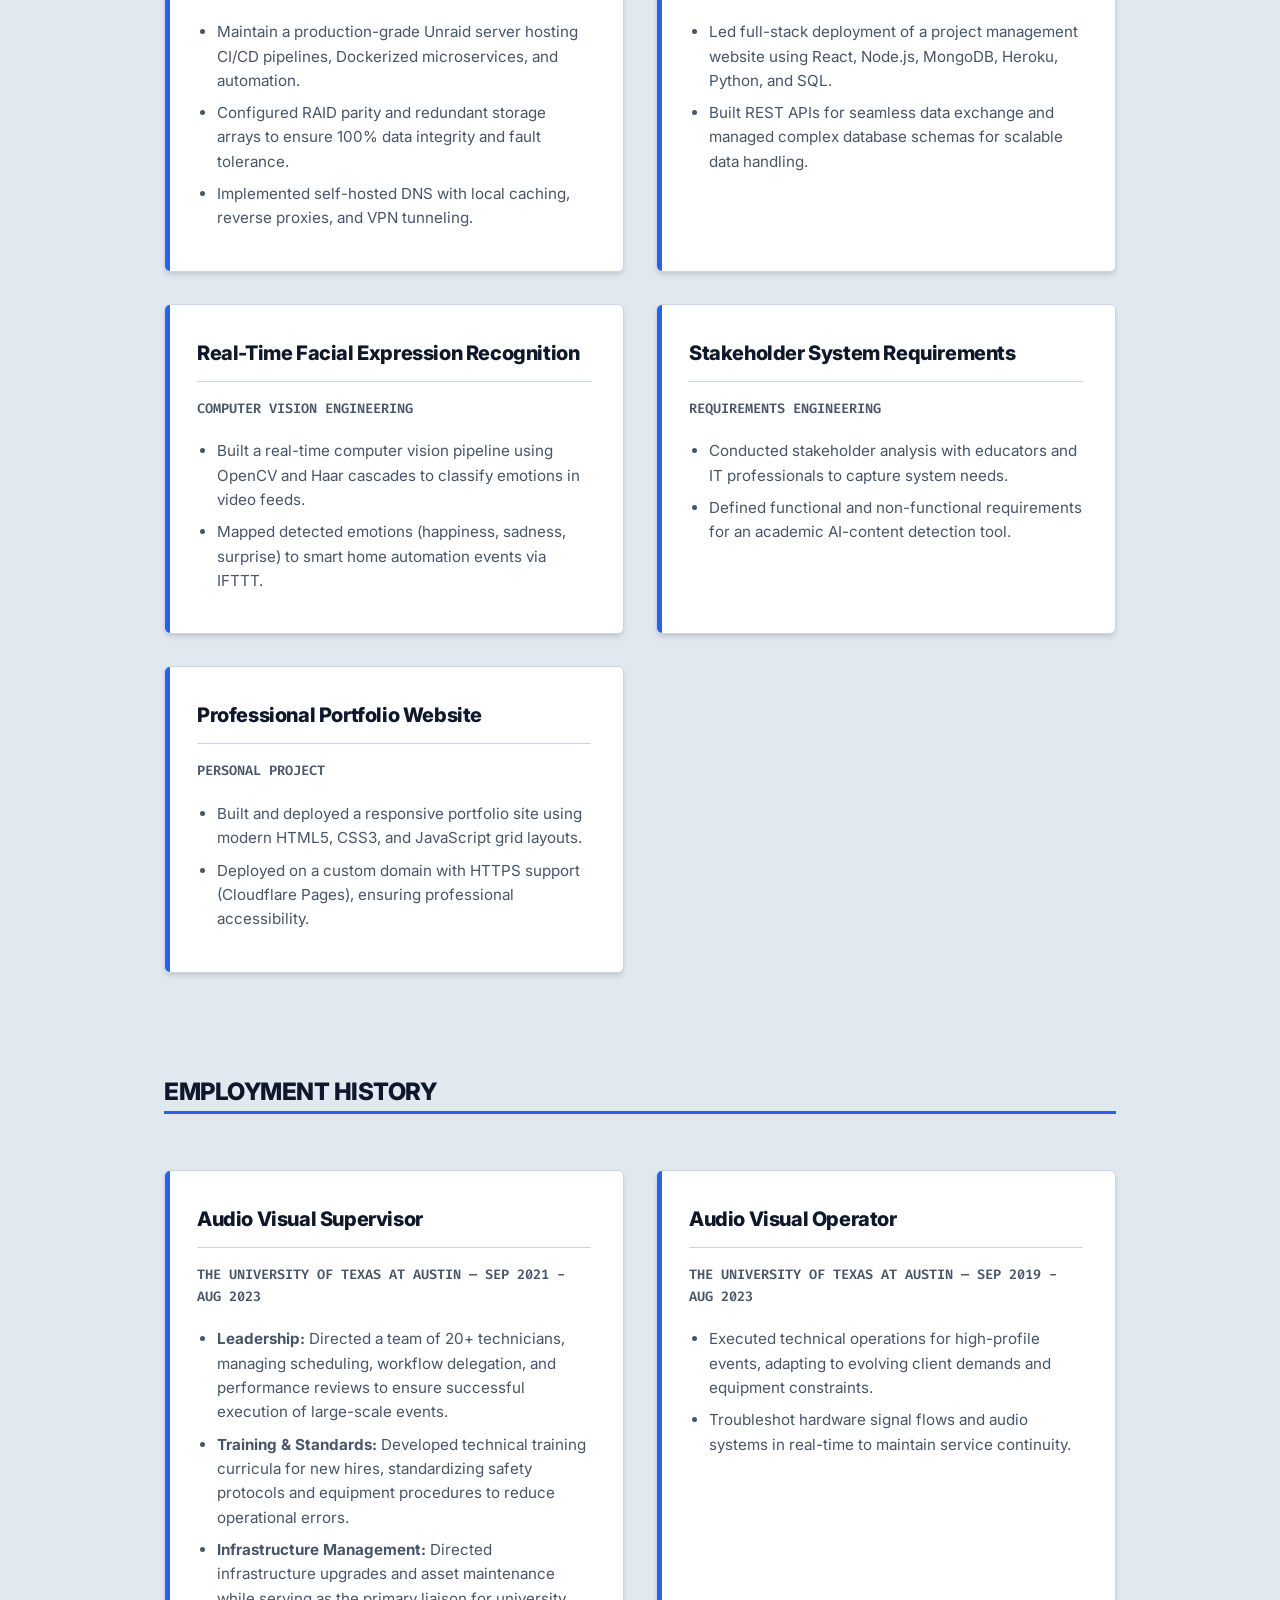
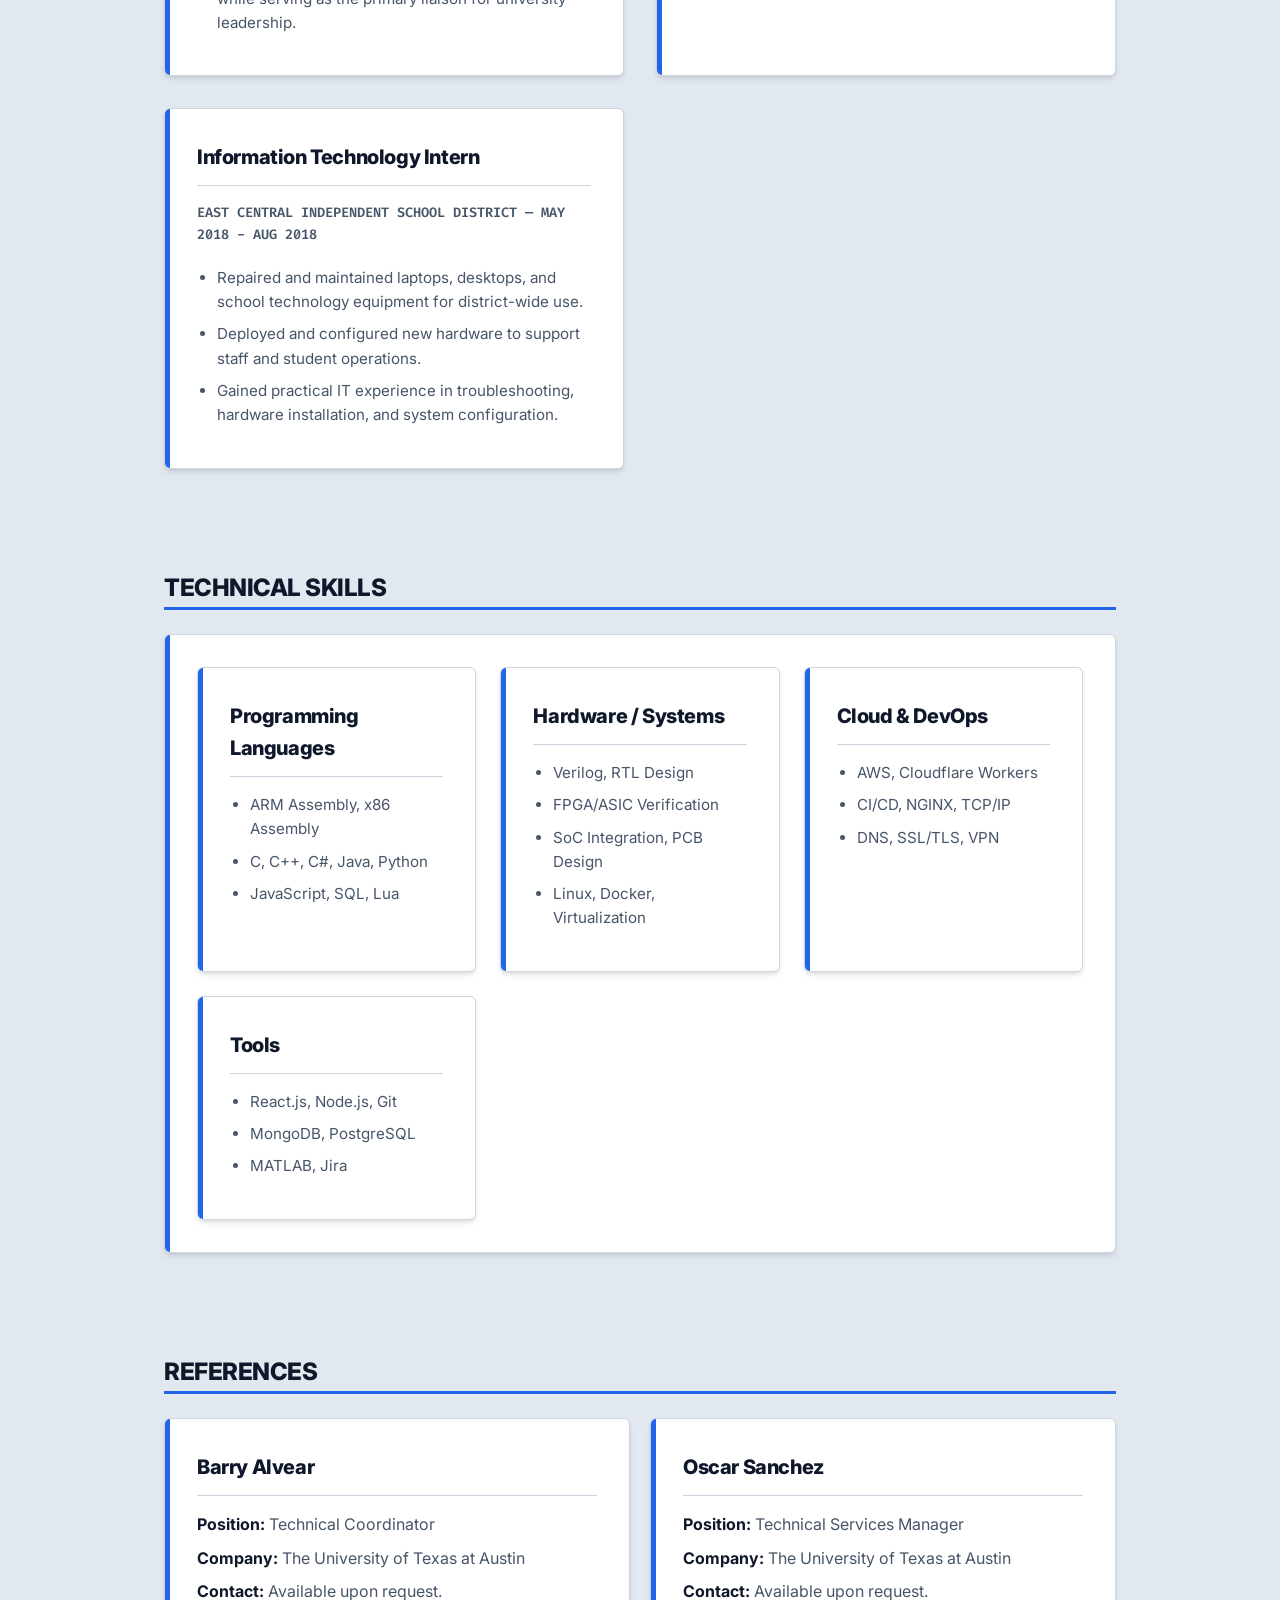
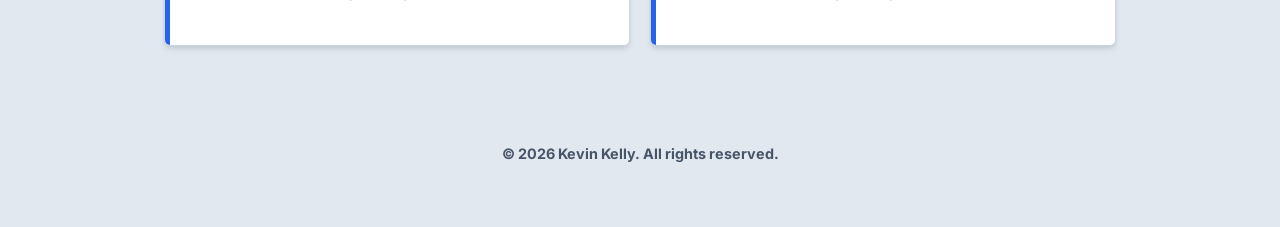
==== commit 22f1df3d: "Update index.html" ====
--- a/index.html
+++ b/index.html
@@ -39,7 +39,7 @@
 
         <main>
             <section id="professional-summary">
-                <h2>Professional Summary</
+                <h2>Professional Summary</h2>
                 <p>I’m an Electrical Engineering graduate from the University of Texas at Austin and a current Master of Science in Electrical Engineering student at the University of Texas at San Antonio, with a strong background in hardware design, embedded systems, low-level programming, and intelligent systems. I work comfortably across x86 and ARM Assembly, embedded C, Verilog, and RTL design, and I also build higher-level applications using Python, Java, and modern web technologies. My experience spans ASIC verification, PCB design, real-time image processing, cloud and server infrastructure, and secure systems deployment, with growing graduate focus in artificial intelligence, computer architecture, and cloud computing.</p>
             </section>
             
